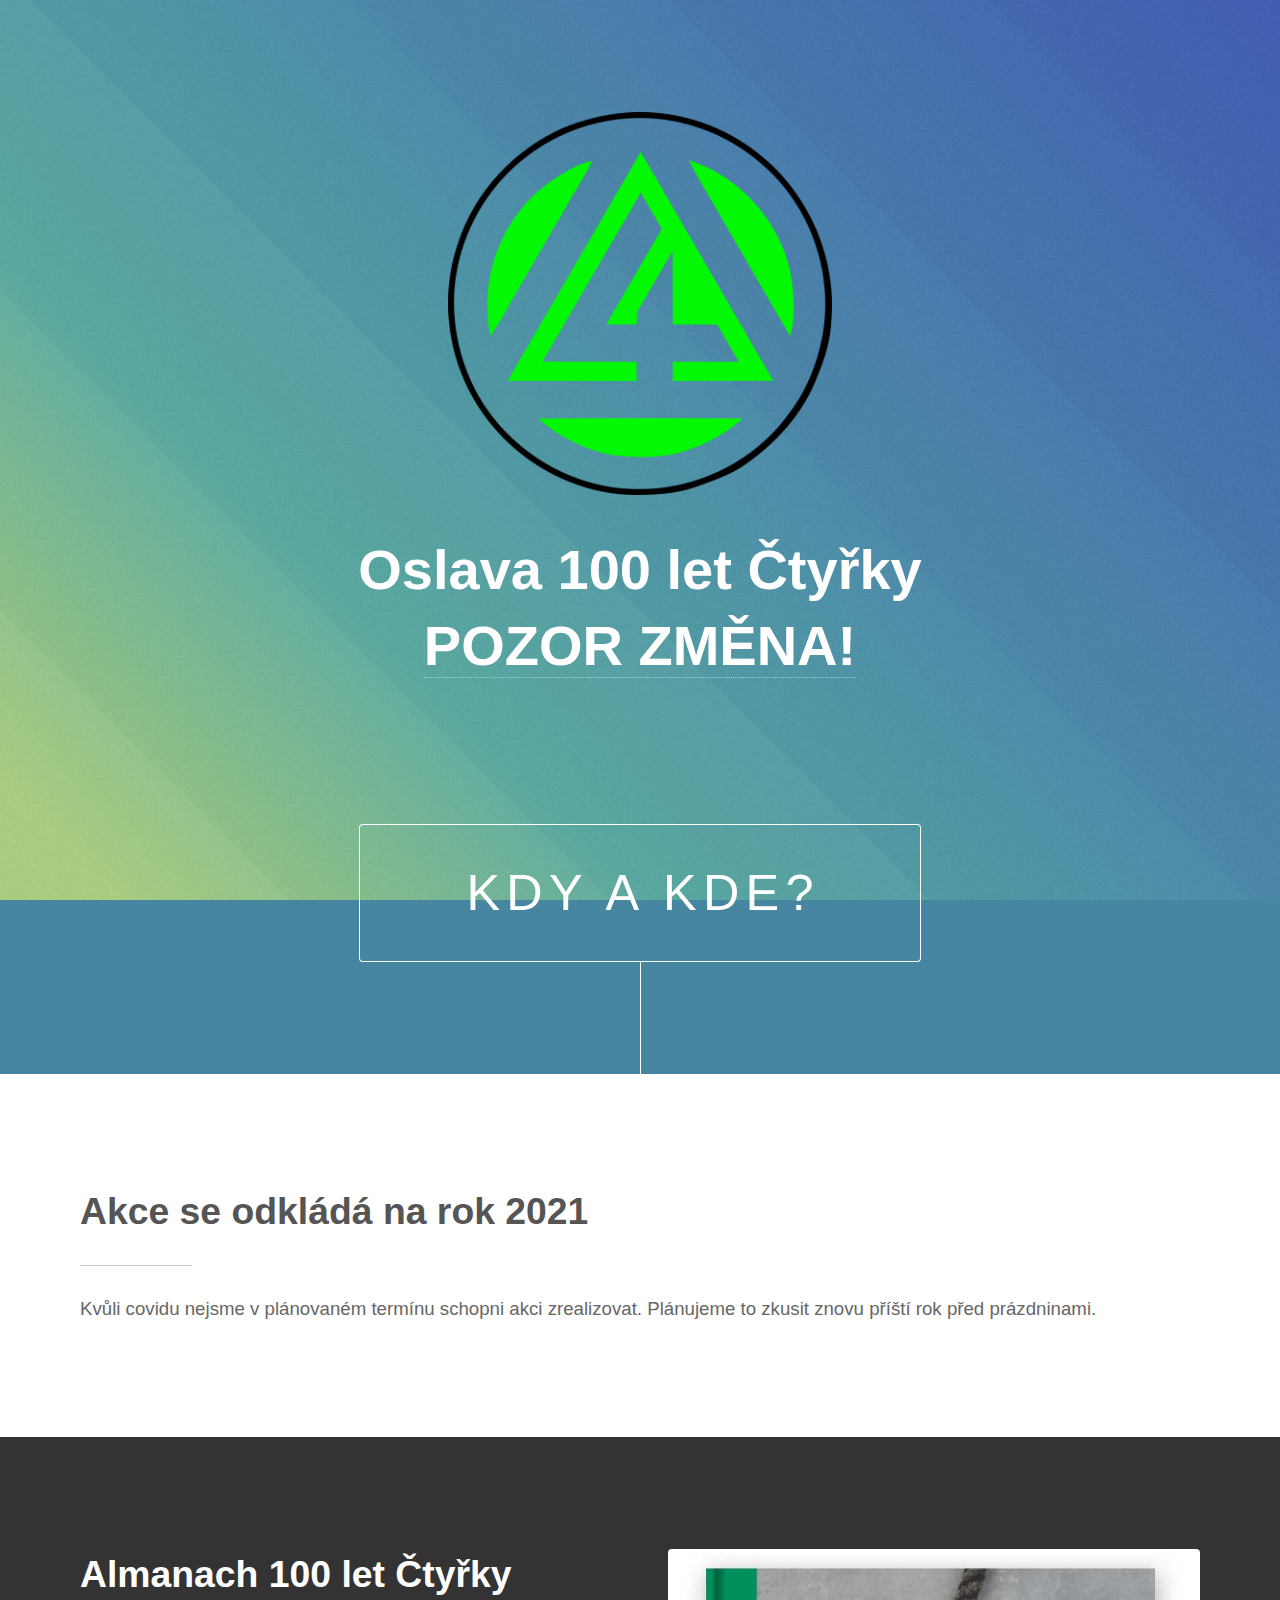
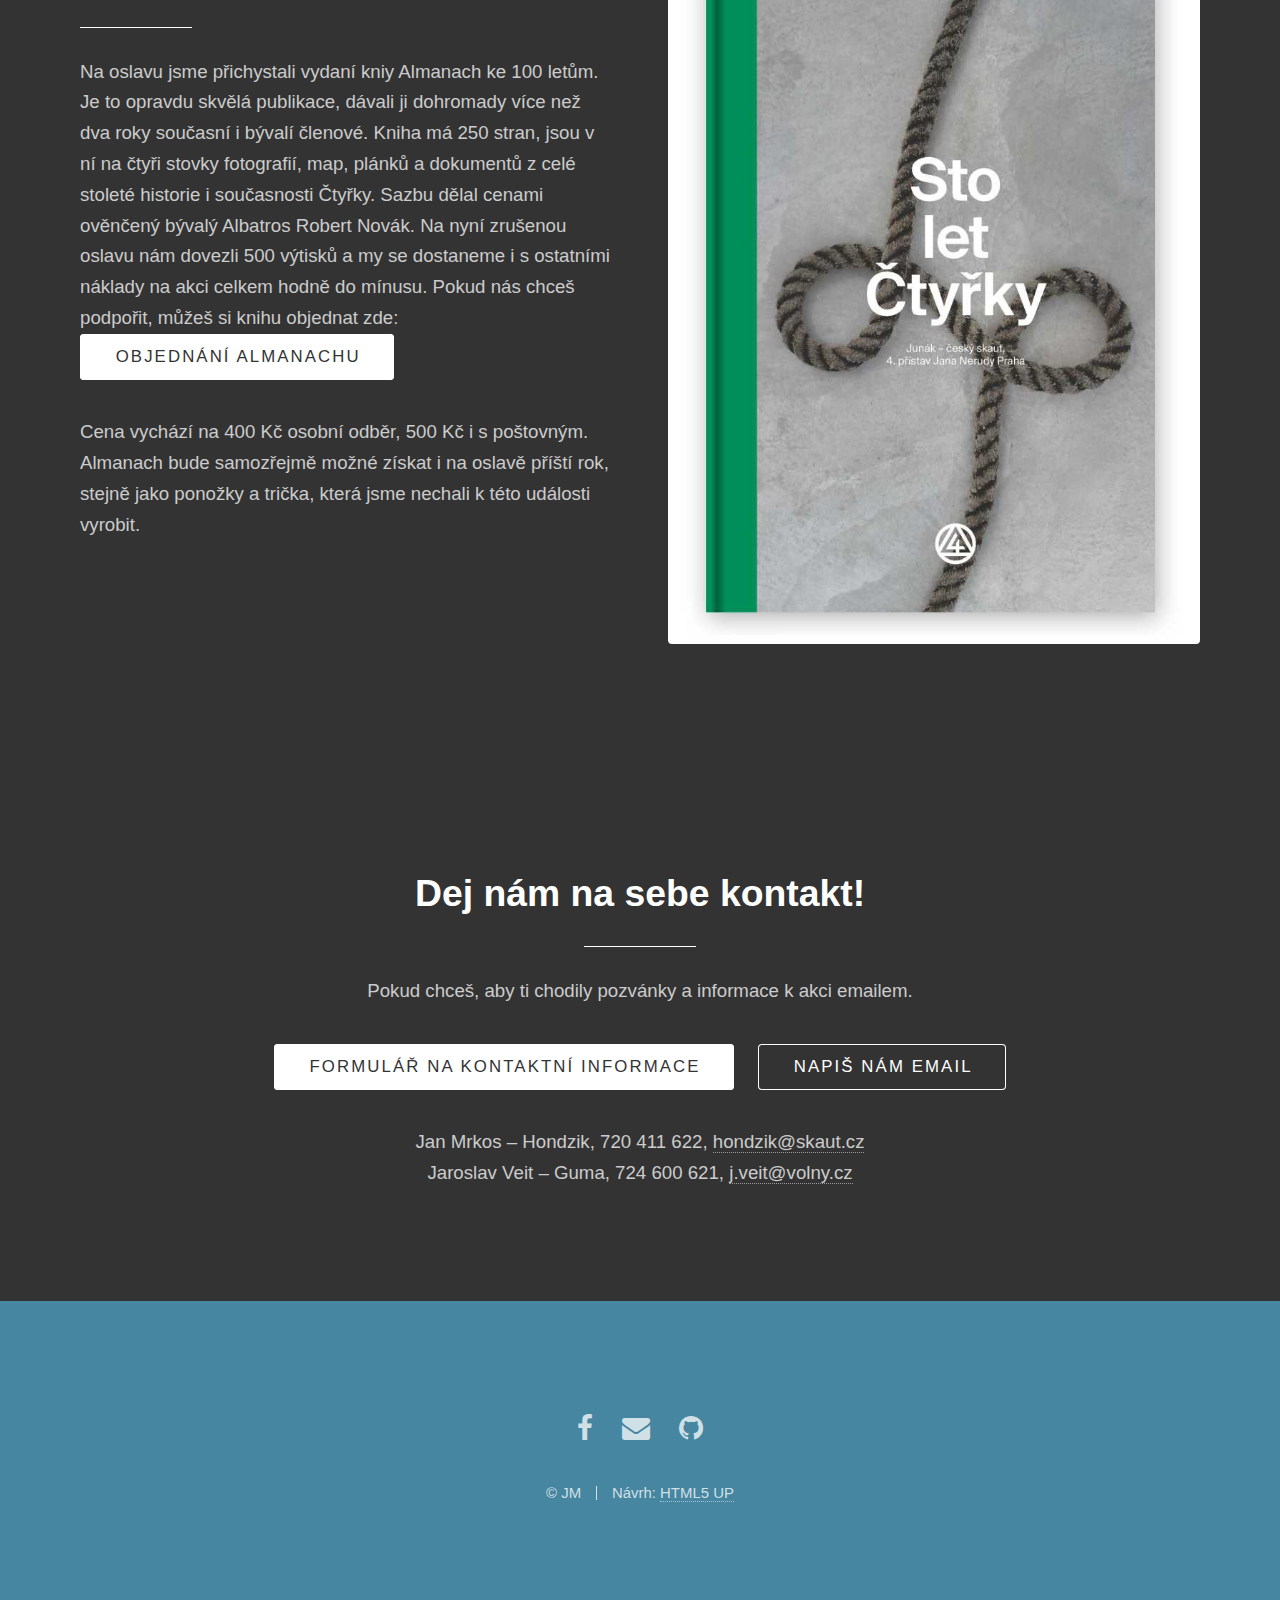
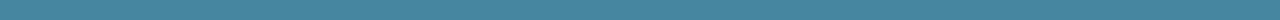
==== index.html @ da14b6a8 "fixed typos" ====
﻿<!DOCTYPE HTML>
<!--
	Photon by HTML5 UP
	html5up.net | @n33co
	Free for personal and commercial use under the CCA 3.0 license (html5up.net/license)

	Adapted by Jan Mrkos, 18. 7. 2015
	Updated in 2020.
-->
<html>
	<head>
		<meta charset="utf-8" />
		<!--MAPY CZ Skripty-->
		<script type="text/javascript" src="https://api.mapy.cz/loader.js"></script>
    <script type="text/javascript">Loader.load()</script>

		<!-- favicon-->
		<link rel="shortcut icon" type="image/x-icon" href="favicon.ico"/>

		<title>Oslava 100 let Čtyřky</title>
		<meta name="viewport" content="width=device-width, initial-scale=1" />
		<!--[if lte IE 8]><script src="assets/js/ie/html5shiv.js"></script><![endif]-->
		<link rel="stylesheet" href="assets/css/main.css" />
		<!--[if lte IE 8]><link rel="stylesheet" href="assets/css/ie8.css" /><![endif]-->
		<!--[if lte IE 9]><link rel="stylesheet" href="assets/css/ie9.css" /><![endif]-->
	</head>
	<body>

		<!-- Header -->
			<section id="header">
				<div class="inner">
					<span class="image ctyrka"><img src="images/ctyrka.png" alt="ctyrka" /></span>
					<h1>Oslava 100 let Čtyřky<br />
					<a href="http://4pvs.nipax.cz/">POZOR ZMĚNA!<br />
					<ul class="actions">
						<li><a href="#one" class="button scrolly">Kdy a kde?</a></li>
					</ul>
				</div>
			</section>

		<!-- One -->
			<section id="one" class="main style1">
				<div class="container">
					<div class="row 150%">
						<div class="12u 12u$(medium)">
							<header class="major">
								<h2>Akce se odkládá na rok 2021</h2>
							</header>
							<p>Kvůli covidu nejsme v plánovaném termínu schopni akci zrealizovat. Plánujeme to zkusit znovu příští rok před prázdninami.
							</p>
						</div>
						<!-- <div class="6u$ 12u$(medium) important(medium)">
							<span class="image fit"><img src="images/pic01.jpg" alt="" /></span>
						</div> -->
						<!-- <div class="6u$ 12u$(medium) important(medium)">
							<span id="mapa" class="mapa fit" style="width:600px; height:400px;"></span>
							<script>
							var center = SMap.Coords.fromWGS84(14.4632006, 50.0842258); // nastavení středu zobrazené mapy
							var zoom = 16; // nastavení přiblížení mapy

							var mapa = new SMap(JAK.gel("mapa"), center, zoom);

							mapa.addDefaultLayer(SMap.DEF_SMART_BASE).enable(); // nastavení a zobrazení mapového podkladu
							mapa.addDefaultControls(); // přidání základních ovládacích prvků

							var vrstvaZnacek = new SMap.Layer.Marker(); // přidání vrstvy se značkami
							mapa.addLayer(vrstvaZnacek);
							vrstvaZnacek.enable();

							var umisteniZnacky = SMap.Coords.fromWGS84(14.4632006, 50.0842258);
							var znacka = new SMap.Marker(umisteniZnacky, "znacka", {}); // přidání konkrétní značky
							vrstvaZnacek.addMarker(znacka);
							</script>
						</div> -->
					</div>
				</div>
			</section>

		<!-- Two -->
			<section id="two" class="main style2">
				<div class="container">
					<div class="row 150%">
						<div class="6u 12u$(medium)">
							<header class="major"> 
								<h2>Almanach 100 let Čtyřky</h2>
							</header>
							Na oslavu jsme přichystali vydaní kniy Almanach ke 100 letům. 
							Je to opravdu skvělá publikace, dávali ji dohromady více než dva 
							roky současní i bývalí členové. Kniha má 250 stran, jsou v ní na 
							čtyři stovky fotografií, map, plánků a dokumentů z celé stoleté 
							historie i současnosti Čtyřky. Sazbu dělal cenami ověnčený bývalý 
							Albatros Robert Novák. Na nyní zrušenou oslavu nám dovezli 500 výtisků 
							a my se dostaneme i s ostatními náklady na akci celkem hodně do mínusu. 
							Pokud nás chceš podpořit, můžeš si knihu objednat zde:
							<ul class="actions uniform center">
								<li><a target=blank href="https://forms.gle/NBe2YSABvw85K4DR8" class="button special">Objednání almanachu</a></li>
							</ul>
							Cena vychází na 400 Kč osobní odběr, 500 Kč i s poštovným. Almanach bude 
							samozřejmě možné získat i na oslavě příští rok, stejně jako 
							ponožky a trička, která jsme nechali k této události vyrobit. 
						</div>
						<div class="6u$ 12u$(medium)">
							<span class="image fit"><img src="images/almanach/almanach_obalka.jpg" alt="" /></span>
						</div>
					</div>
				</div>
			</section>

		<!-- Three -->
			
		<!-- Four -->
			<section id="four" class="main style2 special">
				<div class="container">
					<header class="major">
						<h2>Dej nám na sebe kontakt!</h2>
					</header>
					<p> Pokud chceš, aby ti chodily pozvánky a informace k akci emailem.</p>
					<ul class="actions uniform">
						<li><a href="https://forms.gle/m7ksFQe8QYwVyaS47" class="button special">Formulář na kontaktní informace</a></li>
						<li><a href="mailto:hondzik@skaut.cz" class="button">Napiš nám email</a></li>
					</ul>
					<p>Jan Mrkos – Hondzik, 720 411 622, <a href="mailto:hondzik@skaut.cz">hondzik@skaut.cz</a><br>
					Jaroslav Veit – Guma,	724 600 621, <a href="mailto:j.veit@volny.cz">j.veit@volny.cz</a></p>

				</div>
			</section>

		<!-- Footer -->
			<section id="footer">
				<ul class="icons">
					<li><a href="https://www.facebook.com/4pvsjn/" class="icon alt fa-facebook"><span class="label">Facebook</span></a></li>
					<li><a href="mailto:hondzik@skaut.cz" class="icon alt fa-envelope"><span class="label">Email</span></a></li>
					<li><a href="https://github.com/BoZenKhaa/100let4PVS" class="icon brands alt fa-github"><span class="label">GitHub</span></a></li>
				</ul>
				<ul class="copyright">
					<li>&copy; JM</li><li>Návrh: <a href="http://html5up.net">HTML5 UP</a></li>
				</ul>
			</section>

		<!-- Scripts -->
			<script src="assets/js/jquery.min.js"></script>
			<script src="assets/js/jquery.scrolly.min.js"></script>
			<script src="assets/js/skel.min.js"></script>
			<script src="assets/js/util.js"></script>
			<!--[if lte IE 8]><script src="assets/js/ie/respond.min.js"></script><![endif]-->
			<script src="assets/js/main.js"></script>

	</body>
</html>
---- assets/css/main.css ----
@import url("font-awesome.min.css");
@import url("http://fonts.googleapis.com/css?family=Source+Sans+Pro:300,300italic,400,400italic");


/*
	Photon by HTML5 UP
	html5up.net | @n33co
	Free for personal and commercial use under the CCA 3.0 license (html5up.net/license)
*/

/* Reset */

@font-face {
    font-family: 'themix';
    src: url('https://cdn.skauting.cz/fonts/TheMix_LT_400.eot');
    src: url('https://cdn.skauting.cz/fonts/TheMix_LT_400.eot? #iefix') format('embedded-opentype');
    src: url('https://cdn.skauting.cz/fonts/TheMix_LT_400.woff') format('woff'),
		 url('https://cdn.skauting.cz/fonts/TheMix_LT_400.woff2') format('woff2'),
         url('https://cdn.skauting.cz/fonts/TheMix_LT_400.otf') format('opentype'),
         url('https://cdn.skauting.cz/fonts/TheMix_LT_400.svg#themix') format('svg');
    font-weight: 400;
    font-style: normal;
}

@font-face {
    font-family: 'themix';
    src: url('https://cdn.skauting.cz/fonts/TheMix_LT_400i.eot');
    src: url('https://cdn.skauting.cz/fonts/TheMix_LT_400i.eot? #iefix') format('embedded-opentype');
    src: url('https://cdn.skauting.cz/fonts/TheMix_LT_400i.woff') format('woff'),
		 url('https://cdn.skauting.cz/fonts/TheMix_LT_400i.woff2') format('woff2'),
         url('https://cdn.skauting.cz/fonts/TheMix_LT_400i.otf') format('opentype'),
         url('https://cdn.skauting.cz/fonts/TheMix_LT_400i.svg#themix') format('svg');
    font-weight: 400;
    font-style: italic;
}

@font-face {
    font-family: 'themix';
    src: url('https://cdn.skauting.cz/fonts/TheMix_LT_700.eot');
    src: url('https://cdn.skauting.cz/fonts/TheMix_LT_700.eot? #iefix') format('embedded-opentype');
    src: url('https://cdn.skauting.cz/fonts/TheMix_LT_700.woff') format('woff'),
		 url('https://cdn.skauting.cz/fonts/TheMix_LT_700.woff2') format('woff2'),
         url('https://cdn.skauting.cz/fonts/TheMix_LT_700.otf') format('opentype'),
         url('https://cdn.skauting.cz/fonts/TheMix_LT_700.svg#themix') format('svg');
    font-weight: 700;
    font-style: normal;
}


@font-face {
    font-family: 'themix';
    src: url('https://cdn.skauting.cz/fonts/TheMix_LT_700i.eot');
    src: url('https://cdn.skauting.cz/fonts/TheMix_LT_700i.eot? #iefix') format('embedded-opentype');
    src: url('https://cdn.skauting.cz/fonts/TheMix_LT_700i.woff') format('woff'),
		 url('https://cdn.skauting.cz/fonts/TheMix_LT_700i.woff2') format('woff2'),
         url('https://cdn.skauting.cz/fonts/TheMix_LT_700i.otf') format('opentype'),
         url('https://cdn.skauting.cz/fonts/TheMix_LT_700i.svg#themix') format('svg');
    font-weight: 700;
    font-style: italic;
}

@font-face {
    font-family: 'skautbold';
    src: url('https://cdn.skauting.cz/fonts/skaut-bold-webfont.eot');
    src: url('https://cdn.skauting.cz/fonts/skaut-bold-webfont.eot? #iefix') format('embedded-opentype');
    src: url('https://cdn.skauting.cz/fonts/skaut-bold-webfont.woff') format('woff'),
   		 url('https://cdn.skauting.cz/fonts/skaut-bold-webfont.woff2') format('woff2'),
		 url('https://cdn.skauting.cz/fonts/skaut-bold-webfont.otf') format('opentype'),
         url('https://cdn.skauting.cz/fonts/skaut-bold-webfont.svg#skautbold') format('svg');
    font-weight: normal;
    font-style: normal;
}

	html, body, div, span, applet, object, iframe, h1, h2, h3, h4, h5, h6, p, blockquote, pre, a, abbr, acronym, address, big, cite, code, del, dfn, em, img, ins, kbd, q, s, samp, small, strike, strong, sub, sup, tt, var, b, u, i, center, dl, dt, dd, ol, ul, li, fieldset, form, label, legend, table, caption, tbody, tfoot, thead, tr, th, td, article, aside, canvas, details, embed, figure, figcaption, footer, header, hgroup, menu, nav, output, ruby, section, summary, time, mark, audio, video {
		margin: 0;
		padding: 0;
		border: 0;
		font-family: themix, sans-serif;
		vertical-align: baseline;
	}

	h1, h2 {
		font-family: skautbold, sans-serif;
	}

	article, aside, details, figcaption, figure, footer, header, hgroup, menu, nav, section {
		display: block;
	}

	body {
		line-height: 1;
	}

	ol, ul {
		list-style: none;
	}

	blockquote, q {
		quotes: none;
	}

	blockquote:before, blockquote:after, q:before, q:after {
		content: '';
		content: none;
	}

	table {
		border-collapse: collapse;
		border-spacing: 0;
	}

	body {
		-webkit-text-size-adjust: none;
	}

/* Box Model */

	*, *:before, *:after {
		-moz-box-sizing: border-box;
		-webkit-box-sizing: border-box;
		box-sizing: border-box;
	}

/* Containers */

	.container {
		margin-left: auto;
		margin-right: auto;
	}

	.container.\31 25\25 {
		width: 100%;
		max-width: 75em;
		min-width: 60em;
	}

	.container.\37 5\25 {
		width: 45em;
	}

	.container.\35 0\25 {
		width: 30em;
	}

	.container.\32 5\25 {
		width: 15em;
	}

	.container {
		width: 60em;
	}

	@media screen and (max-width: 1680px) {

		.container.\31 25\25 {
			width: 100%;
			max-width: 75em;
			min-width: 60em;
		}

		.container.\37 5\25 {
			width: 45em;
		}

		.container.\35 0\25 {
			width: 30em;
		}

		.container.\32 5\25 {
			width: 15em;
		}

		.container {
			width: 60em;
		}

	}

	@media screen and (max-width: 1140px) {

		.container.\31 25\25 {
			width: 100%;
			max-width: 112.5%;
			min-width: 90%;
		}

		.container.\37 5\25 {
			width: 67.5%;
		}

		.container.\35 0\25 {
			width: 45%;
		}

		.container.\32 5\25 {
			width: 22.5%;
		}

		.container {
			width: 90%;
		}

	}

	@media screen and (max-width: 980px) {

		.container.\31 25\25 {
			width: 100%;
			max-width: 125%;
			min-width: 100%;
		}

		.container.\37 5\25 {
			width: 75%;
		}

		.container.\35 0\25 {
			width: 50%;
		}

		.container.\32 5\25 {
			width: 25%;
		}

		.container {
			width: 100% !important;
		}

	}

	@media screen and (max-width: 736px) {

		.container.\31 25\25 {
			width: 100%;
			max-width: 125%;
			min-width: 100%;
		}

		.container.\37 5\25 {
			width: 75%;
		}

		.container.\35 0\25 {
			width: 50%;
		}

		.container.\32 5\25 {
			width: 25%;
		}

		.container {
			width: 100% !important;
		}

	}

	@media screen and (max-width: 480px) {

		.container.\31 25\25 {
			width: 100%;
			max-width: 125%;
			min-width: 100%;
		}

		.container.\37 5\25 {
			width: 75%;
		}

		.container.\35 0\25 {
			width: 50%;
		}

		.container.\32 5\25 {
			width: 25%;
		}

		.container {
			width: 100% !important;
		}

	}

	@media screen and (max-width: 320px) {

		.container.\31 25\25 {
			width: 100%;
			max-width: 125%;
			min-width: 100%;
		}

		.container.\37 5\25 {
			width: 75%;
		}

		.container.\35 0\25 {
			width: 50%;
		}

		.container.\32 5\25 {
			width: 25%;
		}

		.container {
			width: 100% !important;
		}

	}

/* Grid */

	.row {
		border-bottom: solid 1px transparent;
		-moz-box-sizing: border-box;
		-webkit-box-sizing: border-box;
		box-sizing: border-box;
	}

	.row > * {
		float: left;
		-moz-box-sizing: border-box;
		-webkit-box-sizing: border-box;
		box-sizing: border-box;
	}

	.row:after, .row:before {
		content: '';
		display: block;
		clear: both;
		height: 0;
	}

	.row.uniform > * > :first-child {
		margin-top: 0;
	}

	.row.uniform > * > :last-child {
		margin-bottom: 0;
	}

	.row.\30 \25 > * {
		padding: 0 0 0 0em;
	}

	.row.\30 \25 {
		margin: 0 0 -1px 0em;
	}

	.row.uniform.\30 \25 > * {
		padding: 0em 0 0 0em;
	}

	.row.uniform.\30 \25 {
		margin: 0em 0 -1px 0em;
	}

	.row > * {
		padding: 0 0 0 2em;
	}

	.row {
		margin: 0 0 -1px -2em;
	}

	.row.uniform > * {
		padding: 2em 0 0 2em;
	}

	.row.uniform {
		margin: -2em 0 -1px -2em;
	}

	.row.\32 00\25 > * {
		padding: 0 0 0 4em;
	}

	.row.\32 00\25 {
		margin: 0 0 -1px -4em;
	}

	.row.uniform.\32 00\25 > * {
		padding: 4em 0 0 4em;
	}

	.row.uniform.\32 00\25 {
		margin: -4em 0 -1px -4em;
	}

	.row.\31 50\25 > * {
		padding: 0 0 0 3em;
	}

	.row.\31 50\25 {
		margin: 0 0 -1px -3em;
	}

	.row.uniform.\31 50\25 > * {
		padding: 3em 0 0 3em;
	}

	.row.uniform.\31 50\25 {
		margin: -3em 0 -1px -3em;
	}

	.row.\35 0\25 > * {
		padding: 0 0 0 1em;
	}

	.row.\35 0\25 {
		margin: 0 0 -1px -1em;
	}

	.row.uniform.\35 0\25 > * {
		padding: 1em 0 0 1em;
	}

	.row.uniform.\35 0\25 {
		margin: -1em 0 -1px -1em;
	}

	.row.\32 5\25 > * {
		padding: 0 0 0 0.5em;
	}

	.row.\32 5\25 {
		margin: 0 0 -1px -0.5em;
	}

	.row.uniform.\32 5\25 > * {
		padding: 0.5em 0 0 0.5em;
	}

	.row.uniform.\32 5\25 {
		margin: -0.5em 0 -1px -0.5em;
	}

	.\31 2u, .\31 2u\24 {
		width: 100%;
		clear: none;
		margin-left: 0;
	}

	.\31 1u, .\31 1u\24 {
		width: 91.6666666667%;
		clear: none;
		margin-left: 0;
	}

	.\31 0u, .\31 0u\24 {
		width: 83.3333333333%;
		clear: none;
		margin-left: 0;
	}

	.\39 u, .\39 u\24 {
		width: 75%;
		clear: none;
		margin-left: 0;
	}

	.\38 u, .\38 u\24 {
		width: 66.6666666667%;
		clear: none;
		margin-left: 0;
	}

	.\37 u, .\37 u\24 {
		width: 58.3333333333%;
		clear: none;
		margin-left: 0;
	}

	.\36 u, .\36 u\24 {
		width: 50%;
		clear: none;
		margin-left: 0;
	}

	.\35 u, .\35 u\24 {
		width: 41.6666666667%;
		clear: none;
		margin-left: 0;
	}

	.\34 u, .\34 u\24 {
		width: 33.3333333333%;
		clear: none;
		margin-left: 0;
	}

	.\33 u, .\33 u\24 {
		width: 25%;
		clear: none;
		margin-left: 0;
	}

	.\32 u, .\32 u\24 {
		width: 16.6666666667%;
		clear: none;
		margin-left: 0;
	}

	.\31 u, .\31 u\24 {
		width: 8.3333333333%;
		clear: none;
		margin-left: 0;
	}

	.\31 2u\24 + *,
	.\31 1u\24 + *,
	.\31 0u\24 + *,
	.\39 u\24 + *,
	.\38 u\24 + *,
	.\37 u\24 + *,
	.\36 u\24 + *,
	.\35 u\24 + *,
	.\34 u\24 + *,
	.\33 u\24 + *,
	.\32 u\24 + *,
	.\31 u\24 + * {
		clear: left;
	}

	.\-11u {
		margin-left: 91.66667%;
	}

	.\-10u {
		margin-left: 83.33333%;
	}

	.\-9u {
		margin-left: 75%;
	}

	.\-8u {
		margin-left: 66.66667%;
	}

	.\-7u {
		margin-left: 58.33333%;
	}

	.\-6u {
		margin-left: 50%;
	}

	.\-5u {
		margin-left: 41.66667%;
	}

	.\-4u {
		margin-left: 33.33333%;
	}

	.\-3u {
		margin-left: 25%;
	}

	.\-2u {
		margin-left: 16.66667%;
	}

	.\-1u {
		margin-left: 8.33333%;
	}

	@media screen and (max-width: 1680px) {

		.row > * {
			padding: 0 0 0 2em;
		}

		.row {
			margin: 0 0 -1px -2em;
		}

		.row.uniform > * {
			padding: 2em 0 0 2em;
		}

		.row.uniform {
			margin: -2em 0 -1px -2em;
		}

		.row.\32 00\25 > * {
			padding: 0 0 0 4em;
		}

		.row.\32 00\25 {
			margin: 0 0 -1px -4em;
		}

		.row.uniform.\32 00\25 > * {
			padding: 4em 0 0 4em;
		}

		.row.uniform.\32 00\25 {
			margin: -4em 0 -1px -4em;
		}

		.row.\31 50\25 > * {
			padding: 0 0 0 3em;
		}

		.row.\31 50\25 {
			margin: 0 0 -1px -3em;
		}

		.row.uniform.\31 50\25 > * {
			padding: 3em 0 0 3em;
		}

		.row.uniform.\31 50\25 {
			margin: -3em 0 -1px -3em;
		}

		.row.\35 0\25 > * {
			padding: 0 0 0 1em;
		}

		.row.\35 0\25 {
			margin: 0 0 -1px -1em;
		}

		.row.uniform.\35 0\25 > * {
			padding: 1em 0 0 1em;
		}

		.row.uniform.\35 0\25 {
			margin: -1em 0 -1px -1em;
		}

		.row.\32 5\25 > * {
			padding: 0 0 0 0.5em;
		}

		.row.\32 5\25 {
			margin: 0 0 -1px -0.5em;
		}

		.row.uniform.\32 5\25 > * {
			padding: 0.5em 0 0 0.5em;
		}

		.row.uniform.\32 5\25 {
			margin: -0.5em 0 -1px -0.5em;
		}

		.\31 2u\28xlarge\29, .\31 2u\24\28xlarge\29 {
			width: 100%;
			clear: none;
			margin-left: 0;
		}

		.\31 1u\28xlarge\29, .\31 1u\24\28xlarge\29 {
			width: 91.6666666667%;
			clear: none;
			margin-left: 0;
		}

		.\31 0u\28xlarge\29, .\31 0u\24\28xlarge\29 {
			width: 83.3333333333%;
			clear: none;
			margin-left: 0;
		}

		.\39 u\28xlarge\29, .\39 u\24\28xlarge\29 {
			width: 75%;
			clear: none;
			margin-left: 0;
		}

		.\38 u\28xlarge\29, .\38 u\24\28xlarge\29 {
			width: 66.6666666667%;
			clear: none;
			margin-left: 0;
		}

		.\37 u\28xlarge\29, .\37 u\24\28xlarge\29 {
			width: 58.3333333333%;
			clear: none;
			margin-left: 0;
		}

		.\36 u\28xlarge\29, .\36 u\24\28xlarge\29 {
			width: 50%;
			clear: none;
			margin-left: 0;
		}

		.\35 u\28xlarge\29, .\35 u\24\28xlarge\29 {
			width: 41.6666666667%;
			clear: none;
			margin-left: 0;
		}

		.\34 u\28xlarge\29, .\34 u\24\28xlarge\29 {
			width: 33.3333333333%;
			clear: none;
			margin-left: 0;
		}

		.\33 u\28xlarge\29, .\33 u\24\28xlarge\29 {
			width: 25%;
			clear: none;
			margin-left: 0;
		}

		.\32 u\28xlarge\29, .\32 u\24\28xlarge\29 {
			width: 16.6666666667%;
			clear: none;
			margin-left: 0;
		}

		.\31 u\28xlarge\29, .\31 u\24\28xlarge\29 {
			width: 8.3333333333%;
			clear: none;
			margin-left: 0;
		}

		.\31 2u\24\28xlarge\29 + *,
		.\31 1u\24\28xlarge\29 + *,
		.\31 0u\24\28xlarge\29 + *,
		.\39 u\24\28xlarge\29 + *,
		.\38 u\24\28xlarge\29 + *,
		.\37 u\24\28xlarge\29 + *,
		.\36 u\24\28xlarge\29 + *,
		.\35 u\24\28xlarge\29 + *,
		.\34 u\24\28xlarge\29 + *,
		.\33 u\24\28xlarge\29 + *,
		.\32 u\24\28xlarge\29 + *,
		.\31 u\24\28xlarge\29 + * {
			clear: left;
		}

		.\-11u\28xlarge\29 {
			margin-left: 91.66667%;
		}

		.\-10u\28xlarge\29 {
			margin-left: 83.33333%;
		}

		.\-9u\28xlarge\29 {
			margin-left: 75%;
		}

		.\-8u\28xlarge\29 {
			margin-left: 66.66667%;
		}

		.\-7u\28xlarge\29 {
			margin-left: 58.33333%;
		}

		.\-6u\28xlarge\29 {
			margin-left: 50%;
		}

		.\-5u\28xlarge\29 {
			margin-left: 41.66667%;
		}

		.\-4u\28xlarge\29 {
			margin-left: 33.33333%;
		}

		.\-3u\28xlarge\29 {
			margin-left: 25%;
		}

		.\-2u\28xlarge\29 {
			margin-left: 16.66667%;
		}

		.\-1u\28xlarge\29 {
			margin-left: 8.33333%;
		}

	}

	@media screen and (max-width: 1140px) {

		.row > * {
			padding: 0 0 0 1.5em;
		}

		.row {
			margin: 0 0 -1px -1.5em;
		}

		.row.uniform > * {
			padding: 1.5em 0 0 1.5em;
		}

		.row.uniform {
			margin: -1.5em 0 -1px -1.5em;
		}

		.row.\32 00\25 > * {
			padding: 0 0 0 3em;
		}

		.row.\32 00\25 {
			margin: 0 0 -1px -3em;
		}

		.row.uniform.\32 00\25 > * {
			padding: 3em 0 0 3em;
		}

		.row.uniform.\32 00\25 {
			margin: -3em 0 -1px -3em;
		}

		.row.\31 50\25 > * {
			padding: 0 0 0 2.25em;
		}

		.row.\31 50\25 {
			margin: 0 0 -1px -2.25em;
		}

		.row.uniform.\31 50\25 > * {
			padding: 2.25em 0 0 2.25em;
		}

		.row.uniform.\31 50\25 {
			margin: -2.25em 0 -1px -2.25em;
		}

		.row.\35 0\25 > * {
			padding: 0 0 0 0.75em;
		}

		.row.\35 0\25 {
			margin: 0 0 -1px -0.75em;
		}

		.row.uniform.\35 0\25 > * {
			padding: 0.75em 0 0 0.75em;
		}

		.row.uniform.\35 0\25 {
			margin: -0.75em 0 -1px -0.75em;
		}

		.row.\32 5\25 > * {
			padding: 0 0 0 0.375em;
		}

		.row.\32 5\25 {
			margin: 0 0 -1px -0.375em;
		}

		.row.uniform.\32 5\25 > * {
			padding: 0.375em 0 0 0.375em;
		}

		.row.uniform.\32 5\25 {
			margin: -0.375em 0 -1px -0.375em;
		}

		.\31 2u\28large\29, .\31 2u\24\28large\29 {
			width: 100%;
			clear: none;
			margin-left: 0;
		}

		.\31 1u\28large\29, .\31 1u\24\28large\29 {
			width: 91.6666666667%;
			clear: none;
			margin-left: 0;
		}

		.\31 0u\28large\29, .\31 0u\24\28large\29 {
			width: 83.3333333333%;
			clear: none;
			margin-left: 0;
		}

		.\39 u\28large\29, .\39 u\24\28large\29 {
			width: 75%;
			clear: none;
			margin-left: 0;
		}

		.\38 u\28large\29, .\38 u\24\28large\29 {
			width: 66.6666666667%;
			clear: none;
			margin-left: 0;
		}

		.\37 u\28large\29, .\37 u\24\28large\29 {
			width: 58.3333333333%;
			clear: none;
			margin-left: 0;
		}

		.\36 u\28large\29, .\36 u\24\28large\29 {
			width: 50%;
			clear: none;
			margin-left: 0;
		}

		.\35 u\28large\29, .\35 u\24\28large\29 {
			width: 41.6666666667%;
			clear: none;
			margin-left: 0;
		}

		.\34 u\28large\29, .\34 u\24\28large\29 {
			width: 33.3333333333%;
			clear: none;
			margin-left: 0;
		}

		.\33 u\28large\29, .\33 u\24\28large\29 {
			width: 25%;
			clear: none;
			margin-left: 0;
		}

		.\32 u\28large\29, .\32 u\24\28large\29 {
			width: 16.6666666667%;
			clear: none;
			margin-left: 0;
		}

		.\31 u\28large\29, .\31 u\24\28large\29 {
			width: 8.3333333333%;
			clear: none;
			margin-left: 0;
		}

		.\31 2u\24\28large\29 + *,
		.\31 1u\24\28large\29 + *,
		.\31 0u\24\28large\29 + *,
		.\39 u\24\28large\29 + *,
		.\38 u\24\28large\29 + *,
		.\37 u\24\28large\29 + *,
		.\36 u\24\28large\29 + *,
		.\35 u\24\28large\29 + *,
		.\34 u\24\28large\29 + *,
		.\33 u\24\28large\29 + *,
		.\32 u\24\28large\29 + *,
		.\31 u\24\28large\29 + * {
			clear: left;
		}

		.\-11u\28large\29 {
			margin-left: 91.66667%;
		}

		.\-10u\28large\29 {
			margin-left: 83.33333%;
		}

		.\-9u\28large\29 {
			margin-left: 75%;
		}

		.\-8u\28large\29 {
			margin-left: 66.66667%;
		}

		.\-7u\28large\29 {
			margin-left: 58.33333%;
		}

		.\-6u\28large\29 {
			margin-left: 50%;
		}

		.\-5u\28large\29 {
			margin-left: 41.66667%;
		}

		.\-4u\28large\29 {
			margin-left: 33.33333%;
		}

		.\-3u\28large\29 {
			margin-left: 25%;
		}

		.\-2u\28large\29 {
			margin-left: 16.66667%;
		}

		.\-1u\28large\29 {
			margin-left: 8.33333%;
		}

	}

	@media screen and (max-width: 980px) {

		.row > * {
			padding: 0 0 0 1.5em;
		}

		.row {
			margin: 0 0 -1px -1.5em;
		}

		.row.uniform > * {
			padding: 1.5em 0 0 1.5em;
		}

		.row.uniform {
			margin: -1.5em 0 -1px -1.5em;
		}

		.row.\32 00\25 > * {
			padding: 0 0 0 3em;
		}

		.row.\32 00\25 {
			margin: 0 0 -1px -3em;
		}

		.row.uniform.\32 00\25 > * {
			padding: 3em 0 0 3em;
		}

		.row.uniform.\32 00\25 {
			margin: -3em 0 -1px -3em;
		}

		.row.\31 50\25 > * {
			padding: 0 0 0 2.25em;
		}

		.row.\31 50\25 {
			margin: 0 0 -1px -2.25em;
		}

		.row.uniform.\31 50\25 > * {
			padding: 2.25em 0 0 2.25em;
		}

		.row.uniform.\31 50\25 {
			margin: -2.25em 0 -1px -2.25em;
		}

		.row.\35 0\25 > * {
			padding: 0 0 0 0.75em;
		}

		.row.\35 0\25 {
			margin: 0 0 -1px -0.75em;
		}

		.row.uniform.\35 0\25 > * {
			padding: 0.75em 0 0 0.75em;
		}

		.row.uniform.\35 0\25 {
			margin: -0.75em 0 -1px -0.75em;
		}

		.row.\32 5\25 > * {
			padding: 0 0 0 0.375em;
		}

		.row.\32 5\25 {
			margin: 0 0 -1px -0.375em;
		}

		.row.uniform.\32 5\25 > * {
			padding: 0.375em 0 0 0.375em;
		}

		.row.uniform.\32 5\25 {
			margin: -0.375em 0 -1px -0.375em;
		}

		.\31 2u\28medium\29, .\31 2u\24\28medium\29 {
			width: 100%;
			clear: none;
			margin-left: 0;
		}

		.\31 1u\28medium\29, .\31 1u\24\28medium\29 {
			width: 91.6666666667%;
			clear: none;
			margin-left: 0;
		}

		.\31 0u\28medium\29, .\31 0u\24\28medium\29 {
			width: 83.3333333333%;
			clear: none;
			margin-left: 0;
		}

		.\39 u\28medium\29, .\39 u\24\28medium\29 {
			width: 75%;
			clear: none;
			margin-left: 0;
		}

		.\38 u\28medium\29, .\38 u\24\28medium\29 {
			width: 66.6666666667%;
			clear: none;
			margin-left: 0;
		}

		.\37 u\28medium\29, .\37 u\24\28medium\29 {
			width: 58.3333333333%;
			clear: none;
			margin-left: 0;
		}

		.\36 u\28medium\29, .\36 u\24\28medium\29 {
			width: 50%;
			clear: none;
			margin-left: 0;
		}

		.\35 u\28medium\29, .\35 u\24\28medium\29 {
			width: 41.6666666667%;
			clear: none;
			margin-left: 0;
		}

		.\34 u\28medium\29, .\34 u\24\28medium\29 {
			width: 33.3333333333%;
			clear: none;
			margin-left: 0;
		}

		.\33 u\28medium\29, .\33 u\24\28medium\29 {
			width: 25%;
			clear: none;
			margin-left: 0;
		}

		.\32 u\28medium\29, .\32 u\24\28medium\29 {
			width: 16.6666666667%;
			clear: none;
			margin-left: 0;
		}

		.\31 u\28medium\29, .\31 u\24\28medium\29 {
			width: 8.3333333333%;
			clear: none;
			margin-left: 0;
		}

		.\31 2u\24\28medium\29 + *,
		.\31 1u\24\28medium\29 + *,
		.\31 0u\24\28medium\29 + *,
		.\39 u\24\28medium\29 + *,
		.\38 u\24\28medium\29 + *,
		.\37 u\24\28medium\29 + *,
		.\36 u\24\28medium\29 + *,
		.\35 u\24\28medium\29 + *,
		.\34 u\24\28medium\29 + *,
		.\33 u\24\28medium\29 + *,
		.\32 u\24\28medium\29 + *,
		.\31 u\24\28medium\29 + * {
			clear: left;
		}

		.\-11u\28medium\29 {
			margin-left: 91.66667%;
		}

		.\-10u\28medium\29 {
			margin-left: 83.33333%;
		}

		.\-9u\28medium\29 {
			margin-left: 75%;
		}

		.\-8u\28medium\29 {
			margin-left: 66.66667%;
		}

		.\-7u\28medium\29 {
			margin-left: 58.33333%;
		}

		.\-6u\28medium\29 {
			margin-left: 50%;
		}

		.\-5u\28medium\29 {
			margin-left: 41.66667%;
		}

		.\-4u\28medium\29 {
			margin-left: 33.33333%;
		}

		.\-3u\28medium\29 {
			margin-left: 25%;
		}

		.\-2u\28medium\29 {
			margin-left: 16.66667%;
		}

		.\-1u\28medium\29 {
			margin-left: 8.33333%;
		}

	}

	@media screen and (max-width: 736px) {

		.row > * {
			padding: 0 0 0 1.5em;
		}

		.row {
			margin: 0 0 -1px -1.5em;
		}

		.row.uniform > * {
			padding: 1.5em 0 0 1.5em;
		}

		.row.uniform {
			margin: -1.5em 0 -1px -1.5em;
		}

		.row.\32 00\25 > * {
			padding: 0 0 0 3em;
		}

		.row.\32 00\25 {
			margin: 0 0 -1px -3em;
		}

		.row.uniform.\32 00\25 > * {
			padding: 3em 0 0 3em;
		}

		.row.uniform.\32 00\25 {
			margin: -3em 0 -1px -3em;
		}

		.row.\31 50\25 > * {
			padding: 0 0 0 2.25em;
		}

		.row.\31 50\25 {
			margin: 0 0 -1px -2.25em;
		}

		.row.uniform.\31 50\25 > * {
			padding: 2.25em 0 0 2.25em;
		}

		.row.uniform.\31 50\25 {
			margin: -2.25em 0 -1px -2.25em;
		}

		.row.\35 0\25 > * {
			padding: 0 0 0 0.75em;
		}

		.row.\35 0\25 {
			margin: 0 0 -1px -0.75em;
		}

		.row.uniform.\35 0\25 > * {
			padding: 0.75em 0 0 0.75em;
		}

		.row.uniform.\35 0\25 {
			margin: -0.75em 0 -1px -0.75em;
		}

		.row.\32 5\25 > * {
			padding: 0 0 0 0.375em;
		}

		.row.\32 5\25 {
			margin: 0 0 -1px -0.375em;
		}

		.row.uniform.\32 5\25 > * {
			padding: 0.375em 0 0 0.375em;
		}

		.row.uniform.\32 5\25 {
			margin: -0.375em 0 -1px -0.375em;
		}

		.\31 2u\28small\29, .\31 2u\24\28small\29 {
			width: 100%;
			clear: none;
			margin-left: 0;
		}

		.\31 1u\28small\29, .\31 1u\24\28small\29 {
			width: 91.6666666667%;
			clear: none;
			margin-left: 0;
		}

		.\31 0u\28small\29, .\31 0u\24\28small\29 {
			width: 83.3333333333%;
			clear: none;
			margin-left: 0;
		}

		.\39 u\28small\29, .\39 u\24\28small\29 {
			width: 75%;
			clear: none;
			margin-left: 0;
		}

		.\38 u\28small\29, .\38 u\24\28small\29 {
			width: 66.6666666667%;
			clear: none;
			margin-left: 0;
		}

		.\37 u\28small\29, .\37 u\24\28small\29 {
			width: 58.3333333333%;
			clear: none;
			margin-left: 0;
		}

		.\36 u\28small\29, .\36 u\24\28small\29 {
			width: 50%;
			clear: none;
			margin-left: 0;
		}

		.\35 u\28small\29, .\35 u\24\28small\29 {
			width: 41.6666666667%;
			clear: none;
			margin-left: 0;
		}

		.\34 u\28small\29, .\34 u\24\28small\29 {
			width: 33.3333333333%;
			clear: none;
			margin-left: 0;
		}

		.\33 u\28small\29, .\33 u\24\28small\29 {
			width: 25%;
			clear: none;
			margin-left: 0;
		}

		.\32 u\28small\29, .\32 u\24\28small\29 {
			width: 16.6666666667%;
			clear: none;
			margin-left: 0;
		}

		.\31 u\28small\29, .\31 u\24\28small\29 {
			width: 8.3333333333%;
			clear: none;
			margin-left: 0;
		}

		.\31 2u\24\28small\29 + *,
		.\31 1u\24\28small\29 + *,
		.\31 0u\24\28small\29 + *,
		.\39 u\24\28small\29 + *,
		.\38 u\24\28small\29 + *,
		.\37 u\24\28small\29 + *,
		.\36 u\24\28small\29 + *,
		.\35 u\24\28small\29 + *,
		.\34 u\24\28small\29 + *,
		.\33 u\24\28small\29 + *,
		.\32 u\24\28small\29 + *,
		.\31 u\24\28small\29 + * {
			clear: left;
		}

		.\-11u\28small\29 {
			margin-left: 91.66667%;
		}

		.\-10u\28small\29 {
			margin-left: 83.33333%;
		}

		.\-9u\28small\29 {
			margin-left: 75%;
		}

		.\-8u\28small\29 {
			margin-left: 66.66667%;
		}

		.\-7u\28small\29 {
			margin-left: 58.33333%;
		}

		.\-6u\28small\29 {
			margin-left: 50%;
		}

		.\-5u\28small\29 {
			margin-left: 41.66667%;
		}

		.\-4u\28small\29 {
			margin-left: 33.33333%;
		}

		.\-3u\28small\29 {
			margin-left: 25%;
		}

		.\-2u\28small\29 {
			margin-left: 16.66667%;
		}

		.\-1u\28small\29 {
			margin-left: 8.33333%;
		}

	}

	@media screen and (max-width: 480px) {

		.row > * {
			padding: 0 0 0 1.5em;
		}

		.row {
			margin: 0 0 -1px -1.5em;
		}

		.row.uniform > * {
			padding: 1.5em 0 0 1.5em;
		}

		.row.uniform {
			margin: -1.5em 0 -1px -1.5em;
		}

		.row.\32 00\25 > * {
			padding: 0 0 0 3em;
		}

		.row.\32 00\25 {
			margin: 0 0 -1px -3em;
		}

		.row.uniform.\32 00\25 > * {
			padding: 3em 0 0 3em;
		}

		.row.uniform.\32 00\25 {
			margin: -3em 0 -1px -3em;
		}

		.row.\31 50\25 > * {
			padding: 0 0 0 2.25em;
		}

		.row.\31 50\25 {
			margin: 0 0 -1px -2.25em;
		}

		.row.uniform.\31 50\25 > * {
			padding: 2.25em 0 0 2.25em;
		}

		.row.uniform.\31 50\25 {
			margin: -2.25em 0 -1px -2.25em;
		}

		.row.\35 0\25 > * {
			padding: 0 0 0 0.75em;
		}

		.row.\35 0\25 {
			margin: 0 0 -1px -0.75em;
		}

		.row.uniform.\35 0\25 > * {
			padding: 0.75em 0 0 0.75em;
		}

		.row.uniform.\35 0\25 {
			margin: -0.75em 0 -1px -0.75em;
		}

		.row.\32 5\25 > * {
			padding: 0 0 0 0.375em;
		}

		.row.\32 5\25 {
			margin: 0 0 -1px -0.375em;
		}

		.row.uniform.\32 5\25 > * {
			padding: 0.375em 0 0 0.375em;
		}

		.row.uniform.\32 5\25 {
			margin: -0.375em 0 -1px -0.375em;
		}

		.\31 2u\28xsmall\29, .\31 2u\24\28xsmall\29 {
			width: 100%;
			clear: none;
			margin-left: 0;
		}

		.\31 1u\28xsmall\29, .\31 1u\24\28xsmall\29 {
			width: 91.6666666667%;
			clear: none;
			margin-left: 0;
		}

		.\31 0u\28xsmall\29, .\31 0u\24\28xsmall\29 {
			width: 83.3333333333%;
			clear: none;
			margin-left: 0;
		}

		.\39 u\28xsmall\29, .\39 u\24\28xsmall\29 {
			width: 75%;
			clear: none;
			margin-left: 0;
		}

		.\38 u\28xsmall\29, .\38 u\24\28xsmall\29 {
			width: 66.6666666667%;
			clear: none;
			margin-left: 0;
		}

		.\37 u\28xsmall\29, .\37 u\24\28xsmall\29 {
			width: 58.3333333333%;
			clear: none;
			margin-left: 0;
		}

		.\36 u\28xsmall\29, .\36 u\24\28xsmall\29 {
			width: 50%;
			clear: none;
			margin-left: 0;
		}

		.\35 u\28xsmall\29, .\35 u\24\28xsmall\29 {
			width: 41.6666666667%;
			clear: none;
			margin-left: 0;
		}

		.\34 u\28xsmall\29, .\34 u\24\28xsmall\29 {
			width: 33.3333333333%;
			clear: none;
			margin-left: 0;
		}

		.\33 u\28xsmall\29, .\33 u\24\28xsmall\29 {
			width: 25%;
			clear: none;
			margin-left: 0;
		}

		.\32 u\28xsmall\29, .\32 u\24\28xsmall\29 {
			width: 16.6666666667%;
			clear: none;
			margin-left: 0;
		}

		.\31 u\28xsmall\29, .\31 u\24\28xsmall\29 {
			width: 8.3333333333%;
			clear: none;
			margin-left: 0;
		}

		.\31 2u\24\28xsmall\29 + *,
		.\31 1u\24\28xsmall\29 + *,
		.\31 0u\24\28xsmall\29 + *,
		.\39 u\24\28xsmall\29 + *,
		.\38 u\24\28xsmall\29 + *,
		.\37 u\24\28xsmall\29 + *,
		.\36 u\24\28xsmall\29 + *,
		.\35 u\24\28xsmall\29 + *,
		.\34 u\24\28xsmall\29 + *,
		.\33 u\24\28xsmall\29 + *,
		.\32 u\24\28xsmall\29 + *,
		.\31 u\24\28xsmall\29 + * {
			clear: left;
		}

		.\-11u\28xsmall\29 {
			margin-left: 91.66667%;
		}

		.\-10u\28xsmall\29 {
			margin-left: 83.33333%;
		}

		.\-9u\28xsmall\29 {
			margin-left: 75%;
		}

		.\-8u\28xsmall\29 {
			margin-left: 66.66667%;
		}

		.\-7u\28xsmall\29 {
			margin-left: 58.33333%;
		}

		.\-6u\28xsmall\29 {
			margin-left: 50%;
		}

		.\-5u\28xsmall\29 {
			margin-left: 41.66667%;
		}

		.\-4u\28xsmall\29 {
			margin-left: 33.33333%;
		}

		.\-3u\28xsmall\29 {
			margin-left: 25%;
		}

		.\-2u\28xsmall\29 {
			margin-left: 16.66667%;
		}

		.\-1u\28xsmall\29 {
			margin-left: 8.33333%;
		}

	}

	@media screen and (max-width: 320px) {

		.row > * {
			padding: 0 0 0 1.5em;
		}

		.row {
			margin: 0 0 -1px -1.5em;
		}

		.row.uniform > * {
			padding: 1.5em 0 0 1.5em;
		}

		.row.uniform {
			margin: -1.5em 0 -1px -1.5em;
		}

		.row.\32 00\25 > * {
			padding: 0 0 0 3em;
		}

		.row.\32 00\25 {
			margin: 0 0 -1px -3em;
		}

		.row.uniform.\32 00\25 > * {
			padding: 3em 0 0 3em;
		}

		.row.uniform.\32 00\25 {
			margin: -3em 0 -1px -3em;
		}

		.row.\31 50\25 > * {
			padding: 0 0 0 2.25em;
		}

		.row.\31 50\25 {
			margin: 0 0 -1px -2.25em;
		}

		.row.uniform.\31 50\25 > * {
			padding: 2.25em 0 0 2.25em;
		}

		.row.uniform.\31 50\25 {
			margin: -2.25em 0 -1px -2.25em;
		}

		.row.\35 0\25 > * {
			padding: 0 0 0 0.75em;
		}

		.row.\35 0\25 {
			margin: 0 0 -1px -0.75em;
		}

		.row.uniform.\35 0\25 > * {
			padding: 0.75em 0 0 0.75em;
		}

		.row.uniform.\35 0\25 {
			margin: -0.75em 0 -1px -0.75em;
		}

		.row.\32 5\25 > * {
			padding: 0 0 0 0.375em;
		}

		.row.\32 5\25 {
			margin: 0 0 -1px -0.375em;
		}

		.row.uniform.\32 5\25 > * {
			padding: 0.375em 0 0 0.375em;
		}

		.row.uniform.\32 5\25 {
			margin: -0.375em 0 -1px -0.375em;
		}

		.\31 2u\28xxsmall\29, .\31 2u\24\28xxsmall\29 {
			width: 100%;
			clear: none;
			margin-left: 0;
		}

		.\31 1u\28xxsmall\29, .\31 1u\24\28xxsmall\29 {
			width: 91.6666666667%;
			clear: none;
			margin-left: 0;
		}

		.\31 0u\28xxsmall\29, .\31 0u\24\28xxsmall\29 {
			width: 83.3333333333%;
			clear: none;
			margin-left: 0;
		}

		.\39 u\28xxsmall\29, .\39 u\24\28xxsmall\29 {
			width: 75%;
			clear: none;
			margin-left: 0;
		}

		.\38 u\28xxsmall\29, .\38 u\24\28xxsmall\29 {
			width: 66.6666666667%;
			clear: none;
			margin-left: 0;
		}

		.\37 u\28xxsmall\29, .\37 u\24\28xxsmall\29 {
			width: 58.3333333333%;
			clear: none;
			margin-left: 0;
		}

		.\36 u\28xxsmall\29, .\36 u\24\28xxsmall\29 {
			width: 50%;
			clear: none;
			margin-left: 0;
		}

		.\35 u\28xxsmall\29, .\35 u\24\28xxsmall\29 {
			width: 41.6666666667%;
			clear: none;
			margin-left: 0;
		}

		.\34 u\28xxsmall\29, .\34 u\24\28xxsmall\29 {
			width: 33.3333333333%;
			clear: none;
			margin-left: 0;
		}

		.\33 u\28xxsmall\29, .\33 u\24\28xxsmall\29 {
			width: 25%;
			clear: none;
			margin-left: 0;
		}

		.\32 u\28xxsmall\29, .\32 u\24\28xxsmall\29 {
			width: 16.6666666667%;
			clear: none;
			margin-left: 0;
		}

		.\31 u\28xxsmall\29, .\31 u\24\28xxsmall\29 {
			width: 8.3333333333%;
			clear: none;
			margin-left: 0;
		}

		.\31 2u\24\28xxsmall\29 + *,
		.\31 1u\24\28xxsmall\29 + *,
		.\31 0u\24\28xxsmall\29 + *,
		.\39 u\24\28xxsmall\29 + *,
		.\38 u\24\28xxsmall\29 + *,
		.\37 u\24\28xxsmall\29 + *,
		.\36 u\24\28xxsmall\29 + *,
		.\35 u\24\28xxsmall\29 + *,
		.\34 u\24\28xxsmall\29 + *,
		.\33 u\24\28xxsmall\29 + *,
		.\32 u\24\28xxsmall\29 + *,
		.\31 u\24\28xxsmall\29 + * {
			clear: left;
		}

		.\-11u\28xxsmall\29 {
			margin-left: 91.66667%;
		}

		.\-10u\28xxsmall\29 {
			margin-left: 83.33333%;
		}

		.\-9u\28xxsmall\29 {
			margin-left: 75%;
		}

		.\-8u\28xxsmall\29 {
			margin-left: 66.66667%;
		}

		.\-7u\28xxsmall\29 {
			margin-left: 58.33333%;
		}

		.\-6u\28xxsmall\29 {
			margin-left: 50%;
		}

		.\-5u\28xxsmall\29 {
			margin-left: 41.66667%;
		}

		.\-4u\28xxsmall\29 {
			margin-left: 33.33333%;
		}

		.\-3u\28xxsmall\29 {
			margin-left: 25%;
		}

		.\-2u\28xxsmall\29 {
			margin-left: 16.66667%;
		}

		.\-1u\28xxsmall\29 {
			margin-left: 8.33333%;
		}

	}

/* Basic */

	body {
		background: #fff;
	}

		body.is-loading *, body.is-loading *:before, body.is-loading *:after {
			-moz-animation: none !important;
			-webkit-animation: none !important;
			-ms-animation: none !important;
			animation: none !important;
			-moz-transition: none !important;
			-webkit-transition: none !important;
			-ms-transition: none !important;
			transition: none !important;
		}

	body, input, select, textarea {
		color: #666;
		font-family: 'FontAwesome', 'Helvetica', 'Arial', sans-serif;
		font-size: 16pt;
		font-weight: 300;
		line-height: 1.65em;
	}

	a {
		-moz-transition: color 0.2s ease-in-out, border-color 0.2s ease-in-out;
		-webkit-transition: color 0.2s ease-in-out, border-color 0.2s ease-in-out;
		-ms-transition: color 0.2s ease-in-out, border-color 0.2s ease-in-out;
		transition: color 0.2s ease-in-out, border-color 0.2s ease-in-out;
		border-bottom: dotted 1px #666;
		color: inherit;
		text-decoration: none;
	}

		a:hover {
			border-bottom-color: transparent !important;
			color: #6bd4c8;
		}

	strong, b {
		color: #555;
		font-weight: 400;
	}

	em, i {
		font-style: italic;
	}

	p {
		margin: 0 0 2em 0;
	}

	h1, h2, h3, h4, h5, h6 {
		color: #555;
		line-height: 1em;
		margin: 0 0 1em 0;
	}

		h1 a, h2 a, h3 a, h4 a, h5 a, h6 a {
			color: inherit;
			text-decoration: none;
		}

	h1 {
		font-size: 3em;/*2.25em;*/
		line-height: 1.35em;
	}

	h2 {
		font-size: 2em;
		line-height: 1.35em;
	}

	h3 {
		font-size: 1.35em;
		line-height: 1.5em;
	}


	h4 {
		font-size: 1.25em;
		line-height: 1.5em;
	}

	h5 {
		font-size: 0.9em;
		line-height: 1.5em;
	}

	h6 {
		font-size: 0.7em;
		line-height: 1.5em;
	}

	sub {
		font-size: 0.8em;
		position: relative;
		top: 0.5em;
	}

	sup {
		font-size: 0.8em;
		position: relative;
		top: -0.5em;
	}

	hr {
		border: 0;
		border-bottom: solid 1px rgba(144, 144, 144, 0.5);
		margin: 2em 0;
	}

		hr.major {
			margin: 3em 0;
		}

	blockquote {
		border-left: solid 4px rgba(144, 144, 144, 0.5);
		font-style: italic;
		margin: 0 0 2em 0;
		padding: 0.5em 0 0.5em 2em;
	}

	code {
		background: rgba(144, 144, 144, 0.075);
		border-radius: 4px;
		border: solid 1px rgba(144, 144, 144, 0.5);
		font-family: "Courier New", monospace;
		font-size: 0.9em;
		margin: 0 0.25em;
		padding: 0.25em 0.65em;
	}

	pre {
		-webkit-overflow-scrolling: touch;
		font-family: "Courier New", monospace;
		font-size: 0.9em;
		margin: 0 0 2em 0;
	}

		pre code {
			display: block;
			line-height: 1.75em;
			padding: 1em 1.5em;
			overflow-x: auto;
		}

	.align-left {
		text-align: left;
	}

	.align-center {
		text-align: center;
	}

	.align-right {
		text-align: right;
	}

/* Section/Article */

	section.special, article.special {
		text-align: center;
	}

	header p {
		color: #999;
		margin: 0 0 1.5em 0;
		position: relative;
	}

	header h2 + p {
		font-size: 1.25em;
		line-height: 1.5em;
		margin-top: -1em;
	}

	header h3 + p {
		font-size: 1.1em;
		line-height: 1.5em;
		margin-top: -0.8em;
	}

	header h4 + p,
	header h5 + p,
	header h6 + p {
		font-size: 0.9em;
		line-height: 1.5em;
		margin-top: -0.6em;
	}

	header.major {
		margin: 0 0 1em 0;
	}

		header.major:after {
			background: rgba(144, 144, 144, 0.5);
			content: '';
			display: inline-block;
			height: 1px;
			margin-top: 1.5em;
			width: 6em;
		}

		header.major h2, header.major h3, header.major h4, header.major h5, header.major h6 {
			margin: 0;
		}

		header.major p {
			margin: 0.7em 0 0 0;
		}

	header.special {
		text-align: center;
	}

/* Moje veci*/
	zvolani{
		font-size: 4em;
		line-height: 1.5em;
	}

/* Form */

	form {
		margin: 0 0 2em 0;
	}

	label {
		color: #555;
		display: block;
		font-size: 0.9em;
		font-weight: 400;
		margin: 0 0 1em 0;
	}

	input[type="text"],
	input[type="password"],
	input[type="email"],
	select,
	textarea {
		-moz-appearance: none;
		-webkit-appearance: none;
		-ms-appearance: none;
		appearance: none;
		background: rgba(144, 144, 144, 0.075);
		border-radius: 4px;
		border: none;
		border: solid 1px rgba(144, 144, 144, 0.5);
		color: inherit;
		display: block;
		outline: 0;
		padding: 0 1em;
		text-decoration: none;
		width: 100%;
	}

		input[type="text"]:invalid,
		input[type="password"]:invalid,
		input[type="email"]:invalid,
		select:invalid,
		textarea:invalid {
			box-shadow: none;
		}

		input[type="text"]:focus,
		input[type="password"]:focus,
		input[type="email"]:focus,
		select:focus,
		textarea:focus {
			border-color: #6bd4c8;
		}

	.select-wrapper {
		text-decoration: none;
		display: block;
		position: relative;
	}

		.select-wrapper:before {
			-moz-osx-font-smoothing: grayscale;
			-webkit-font-smoothing: antialiased;
			font-family: 'FontAwesome', 'Helvetica', 'Arial', sans-serif;
			font-style: normal;
			font-weight: normal;
			text-transform: none !important;
		}

		.select-wrapper:before {
			color: rgba(144, 144, 144, 0.5);
			content: '\f078';
			display: block;
			height: 2.75em;
			line-height: 2.75em;
			pointer-events: none;
			position: absolute;
			right: 0;
			text-align: center;
			top: 0;
			width: 2.75em;
		}

		.select-wrapper select::-ms-expand {
			display: none;
		}

	input[type="text"],
	input[type="password"],
	input[type="email"],
	select {
		height: 2.75em;
	}

	textarea {
		padding: 0.75em 1em;
	}

	input[type="checkbox"],
	input[type="radio"] {
		-moz-appearance: none;
		-webkit-appearance: none;
		-ms-appearance: none;
		appearance: none;
		display: block;
		float: left;
		margin-right: -2em;
		opacity: 0;
		width: 1em;
		z-index: -1;
	}

		input[type="checkbox"] + label,
		input[type="radio"] + label {
			text-decoration: none;
			color: #666;
			cursor: pointer;
			display: inline-block;
			font-size: 1em;
			font-weight: 300;
			padding-left: 2.4em;
			padding-right: 0.75em;
			position: relative;
		}

			input[type="checkbox"] + label:before,
			input[type="radio"] + label:before {
				-moz-osx-font-smoothing: grayscale;
				-webkit-font-smoothing: antialiased;
				font-family: 'FontAwesome', 'Helvetica', 'Arial', sans-serif;
				font-style: normal;
				font-weight: normal;
				text-transform: none !important;
			}

			input[type="checkbox"] + label:before,
			input[type="radio"] + label:before {
				background: rgba(144, 144, 144, 0.075);
				border-radius: 4px;
				border: solid 1px rgba(144, 144, 144, 0.5);
				content: '';
				display: inline-block;
				height: 1.65em;
				left: 0;
				line-height: 1.58125em;
				position: absolute;
				text-align: center;
				top: 0;
				width: 1.65em;
			}

		input[type="checkbox"]:checked + label:before,
		input[type="radio"]:checked + label:before {
			background: #666666;
			border-color: #666666;
			color: #ffffff;
			content: '\f00c';
		}

		input[type="checkbox"]:focus + label:before,
		input[type="radio"]:focus + label:before {
			border-color: #6bd4c8;
		}

	input[type="checkbox"] + label:before {
		border-radius: 4px;
	}

	input[type="radio"] + label:before {
		border-radius: 100%;
	}

	::-webkit-input-placeholder {
		color: #999 !important;
		opacity: 1.0;
	}

	:-moz-placeholder {
		color: #999 !important;
		opacity: 1.0;
	}

	::-moz-placeholder {
		color: #999 !important;
		opacity: 1.0;
	}

	:-ms-input-placeholder {
		color: #999 !important;
		opacity: 1.0;
	}

	.formerize-placeholder {
		color: #999 !important;
		opacity: 1.0;
	}

/* Box */

	.box {
		border-radius: 4px;
		border: solid 1px rgba(144, 144, 144, 0.5);
		margin-bottom: 2em;
		padding: 1.5em;
	}

		.box > :last-child,
		.box > :last-child > :last-child,
		.box > :last-child > :last-child > :last-child {
			margin-bottom: 0;
		}

		.box.alt {
			border: 0;
			border-radius: 0;
			padding: 0;
		}

/* Icon */

	.icon {
		text-decoration: none;
		border-bottom: none;
		position: relative;
	}

		.icon:before {
			-moz-osx-font-smoothing: grayscale;
			-webkit-font-smoothing: antialiased;
			font-family: 'FontAwesome', 'Helvetica', 'Arial', sans-serif;
			font-style: normal;
			font-weight: normal;
			text-transform: none !important;
		}

		.icon > .label {
			display: none;
		}

		.icon.style1:before {
			color: #c3e895;
			content: "115";
		}

		.icon.style2:before {
			color: #8addaa;
			content: "100";
		}

		.icon.style3:before {
			color: #6bd4c8;
			content: "20";
		}

		.icon.style4:before {
			color: #57aed3;
		}

		.icon.style5:before {
			color: #4a87d3;
			content: "15";
		}

		.icon.style6:before {
			color: #6b88e6;
			content: "60";
		}

		.icon.major {
			text-decoration: none;
			color: #555;
			cursor: default;
			display: inline-block;
			margin: 0 0 1.5em 0;
		}

			.icon.major:before {
				-moz-osx-font-smoothing: grayscale;
				-webkit-font-smoothing: antialiased;
				font-family: 'FontAwesome', 'Helvetica', 'Arial', sans-serif;
				font-style: normal;
				font-weight: normal;
				text-transform: none !important;
			}

			.icon.major:before {
				font-size: 4em;
				line-height: 1em;
			}

/* Image */

	.image {
		border-radius: 4px;
		border: 0;
		display: inline-block;
		position: relative;
	}

		.image img {
			border-radius: 4px;
			display: block;
		}

		.image.left {
			float: left;
			padding: 0 1.5em 1em 0;
			top: 0.25em;
		}

		.image.right {
			float: right;
			padding: 0 0 1em 1.5em;
			top: 0.25em;
		}

		.image.left, .image.right {
			max-width: 40%;
		}

			.image.left img, .image.right img {
				width: 100%;
			}

		.image.fit {
			display: block;
			margin: 0 0 2em 0;
			width: 100%;
		}


			.image.fit img {
				width: 100%;
			}

		.image.ctyrka {
			display: block;
			margin: 0 0 2em 0;
			width: 100%;
		}

			.image.ctyrka img {
				display: block;
				margin-left: auto;
				margin-right: auto;
				width: 30%;
			}

/* Mapa */
	.mapa {
		border-radius: 4px;
		border: 0px solid #8A888A;
		display: inline-block;
		position: relative;
	}

		.mapa.fit {
			display: block;
			margin: 0 0 2em 0;
			width: 100%;
		}

/* List */

	ol {
		list-style: decimal;
		margin: 0 0 2em 0;
		padding-left: 1.25em;
	}

		ol li {
			padding-left: 0.25em;
		}

	ul {
		list-style: disc;
		margin: 0 0 2em 0;
		padding-left: 1em;
	}

		ul li {
			padding-left: 0.5em;
		}

		ul.alt {
			list-style: none;
			padding-left: 0;
		}

			ul.alt li {
				border-top: solid 1px rgba(144, 144, 144, 0.5);
				padding: 0.5em 0;
			}

				ul.alt li:first-child {
					border-top: 0;
					padding-top: 0;
				}

		ul.icons {
			cursor: default;
			list-style: none;
			padding-left: 0;
		}

			ul.icons li {
				display: inline-block;
				padding: 0 1.25em 0 0;
			}

				ul.icons li:last-child {
					padding-right: 0;
				}

				ul.icons li .icon:before {
					font-size: 1.5em;
				}

		ul.major-icons {
			list-style: none;
			padding-left: 0;
		}

			ul.major-icons li {
				display: inline-block;
				padding: 2.5em;
				text-align: center;
			}

				ul.major-icons li .icon {
					-moz-transform: rotate(45deg);
					-webkit-transform: rotate(45deg);
					-ms-transform: rotate(45deg);
					transform: rotate(45deg);
					border-radius: 4px;
					border: solid 1px rgba(144, 144, 144, 0.5);
					display: inline-block;
					height: 8em;
					line-height: 8em;
					margin: 0;
					text-align: center;
					width: 8em;
				}

					ul.major-icons li .icon:before {
						-moz-transform: rotate(-45deg);
						-webkit-transform: rotate(-45deg);
						-ms-transform: rotate(-45deg);
						transform: rotate(-45deg);
						display: inline-block;
						line-height: inherit;
					}

		ul.actions {
			cursor: default;
			list-style: none;
			padding-left: 0;
		}

			ul.actions li {
				display: inline-block;
				padding: 0 1em 0 0;
				vertical-align: middle;
			}

				ul.actions li:last-child {
					padding-right: 0;
				}

			ul.actions.small li {
				padding: 0 0.5em 0 0;
			}

			ul.actions.vertical li {
				display: block;
				padding: 1em 0 0 0;
			}

				ul.actions.vertical li:first-child {
					padding-top: 0;
				}

				ul.actions.vertical li > * {
					margin-bottom: 0;
				}

			ul.actions.vertical.small li {
				padding: 0.5em 0 0 0;
			}

				ul.actions.vertical.small li:first-child {
					padding-top: 0;
				}

			ul.actions.uniform li > * {
				min-width: 12em;
			}

			ul.actions.fit {
				display: table;
				margin-left: -1em;
				padding: 0;
				table-layout: fixed;
				width: calc(100% + 1em);
			}

				ul.actions.fit li {
					display: table-cell;
					padding: 0 0 0 1em;
				}

					ul.actions.fit li > * {
						margin-bottom: 0;
					}

				ul.actions.fit.small {
					margin-left: -0.5em;
					width: calc(100% + 0.5em);
				}

					ul.actions.fit.small li {
						padding: 0 0 0 0.5em;
					}

	dl {
		margin: 0 0 2em 0;
	}

/* Table */

	.table-wrapper {
		-webkit-overflow-scrolling: touch;
		overflow-x: auto;
	}

	table {
		margin: 0 0 2em 0;
		width: 100%;
	}

		table tbody tr {
			border-left: 0;
			border-right: 0;
		}

			table tbody tr:nth-child(2n + 1) {
				background-color: rgba(144, 144, 144, 0.075);
			}

		table td {
			padding: 0.75em 0.75em;
		}

		table th {
			color: #555;
			font-size: 0.9em;
			font-weight: 400;
			padding: 0 0.75em 0.75em 0.75em;
			text-align: left;
		}

		table thead {
			border-bottom: solid 1px rgba(144, 144, 144, 0.5);
		}

		table tfoot {
			border-top: solid 1px rgba(144, 144, 144, 0.5);
		}

		table.alt {
			border-collapse: separate;
		}

			table.alt tbody tr td {
				border: solid 1px rgba(144, 144, 144, 0.5);
				border-left-width: 0;
				border-top-width: 0;
			}

				table.alt tbody tr td:first-child {
					border-left-width: 1px;
				}

			table.alt tbody tr:first-child td {
				border-top-width: 1px;
			}

			table.alt thead {
				border-bottom: 0;
			}

			table.alt tfoot {
				border-top: 0;
			}

/* Button */

	input[type="submit"],
	input[type="reset"],
	input[type="button"],
	button,
	.button {
		-moz-appearance: none;
		-webkit-appearance: none;
		-ms-appearance: none;
		appearance: none;
		-moz-transition: background-color 0.2s ease-in-out, color 0.2s ease-in-out;
		-webkit-transition: background-color 0.2s ease-in-out, color 0.2s ease-in-out;
		-ms-transition: background-color 0.2s ease-in-out, color 0.2s ease-in-out;
		transition: background-color 0.2s ease-in-out, color 0.2s ease-in-out;
		background-color: transparent;
		border-radius: 4px;
		border: 0;
		box-shadow: inset 0 0 0 1px rgba(144, 144, 144, 0.5);
		color: #555 !important;
		cursor: pointer;
		display: inline-block;
		font-size: 0.9em;
		font-weight: 400;
		height: 2.75em;
		letter-spacing: 0.125em;
		line-height: 2.75em;
		padding: 0 2em;
		text-align: center;
		text-decoration: none;
		text-indent: 0.125em;
		text-transform: uppercase;
		white-space: nowrap;
	}

		input[type="submit"]:hover,
		input[type="reset"]:hover,
		input[type="button"]:hover,
		button:hover,
		.button:hover {
			background-color: rgba(144, 144, 144, 0.075);
		}

		input[type="submit"]:active,
		input[type="reset"]:active,
		input[type="button"]:active,
		button:active,
		.button:active {
			background-color: rgba(144, 144, 144, 0.2);
		}

		input[type="submit"].icon,
		input[type="reset"].icon,
		input[type="button"].icon,
		button.icon,
		.button.icon {
			padding-left: 1.35em;
		}

			input[type="submit"].icon:before,
			input[type="reset"].icon:before,
			input[type="button"].icon:before,
			button.icon:before,
			.button.icon:before {
				margin-right: 0.5em;
			}

		input[type="submit"].fit,
		input[type="reset"].fit,
		input[type="button"].fit,
		button.fit,
		.button.fit {
			display: block;
			margin: 0 0 1em 0;
			width: 100%;
		}

		input[type="submit"].small,
		input[type="reset"].small,
		input[type="button"].small,
		button.small,
		.button.small {
			font-size: 0.7em;
		}

		input[type="submit"].big,
		input[type="reset"].big,
		input[type="button"].big,
		button.big,
		.button.big {
			font-size: 1.25em;
		}

		input[type="submit"].special,
		input[type="reset"].special,
		input[type="button"].special,
		button.special,
		.button.special {
			background-color: #555;
			box-shadow: none !important;
			color: #fff !important;
		}

			input[type="submit"].special:hover,
			input[type="reset"].special:hover,
			input[type="button"].special:hover,
			button.special:hover,
			.button.special:hover {
				background-color: #626262;
			}

			input[type="submit"].special:active,
			input[type="reset"].special:active,
			input[type="button"].special:active,
			button.special:active,
			.button.special:active {
				background-color: #484848;
			}

		input[type="submit"].disabled, input[type="submit"]:disabled,
		input[type="reset"].disabled,
		input[type="reset"]:disabled,
		input[type="button"].disabled,
		input[type="button"]:disabled,
		button.disabled,
		button:disabled,
		.button.disabled,
		.button:disabled {
			cursor: default;
			opacity: 0.25;
		}

/* Main */

	.main {
		padding: 6em 0 4em 0 ;
	}

		.main.style1 {
			background: #fff;
		}

		.main.style2 {
			background-color: #333;
			color: rgba(255, 255, 255, 0.75);
			background-attachment: fixed,							fixed;
			background-image: url("images/overlay1.png"), url("../../images/header.jpg");
			background-size: auto,							cover;
		}

			.main.style2 a {
				border-bottom-color: rgba(255, 255, 255, 0.5);
			}

				.main.style2 a:hover {
					color: #ffffff;
				}

			.main.style2 h1, .main.style2 h2, .main.style2 h3, .main.style2 h4, .main.style2 h5, .main.style2 h6, .main.style2 strong, .main.style2 b {
				color: #ffffff;
			}

			.main.style2 header p {
				color: #ffffff;
			}

			.main.style2 header.major:after {
				background: #ffffff;
			}

			.main.style2 input[type="submit"],
			.main.style2 input[type="reset"],
			.main.style2 input[type="button"],
			.main.style2 button,
			.main.style2 .button {
				box-shadow: inset 0 0 0 1px #ffffff;
				color: #ffffff !important;
			}

				.main.style2 input[type="submit"]:hover,
				.main.style2 input[type="reset"]:hover,
				.main.style2 input[type="button"]:hover,
				.main.style2 button:hover,
				.main.style2 .button:hover {
					background-color: rgba(255, 255, 255, 0.125);
				}

				.main.style2 input[type="submit"]:active,
				.main.style2 input[type="reset"]:active,
				.main.style2 input[type="button"]:active,
				.main.style2 button:active,
				.main.style2 .button:active {
					background-color: rgba(255, 255, 255, 0.25);
				}

				.main.style2 input[type="submit"].special,
				.main.style2 input[type="reset"].special,
				.main.style2 input[type="button"].special,
				.main.style2 button.special,
				.main.style2 .button.special {
					background-color: #ffffff;
					box-shadow: inset 0 0 0 1px #ffffff !important;
					color: #333 !important;
				}

					.main.style2 input[type="submit"].special:hover,
					.main.style2 input[type="reset"].special:hover,
					.main.style2 input[type="button"].special:hover,
					.main.style2 button.special:hover,
					.main.style2 .button.special:hover {
						background-color: rgba(255, 255, 255, 0.125) !important;
						color: #ffffff !important;
					}

					.main.style2 input[type="submit"].special:active,
					.main.style2 input[type="reset"].special:active,
					.main.style2 input[type="button"].special:active,
					.main.style2 button.special:active,
					.main.style2 .button.special:active {
						background-color: rgba(255, 255, 255, 0.25) !important;
					}

			.main.style2 ul.major-icons li .icon {
				border-color: #ffffff;
			}

			.main.style2 .icon.major {
				color: #ffffff;
			}

/* Header */

	#header {
		padding: 9em 0 9em 0 ;
		background-color: #4686a0;
		color: rgba(255, 255, 255, 0.75);
		background-attachment: fixed,							fixed,							fixed;
		background-image: url("images/overlay2.png"), url("images/overlay3.svg"), linear-gradient(45deg, #9dc66b 5%, #4fa49a 30%, #4361c2);
		background-position: top left,						center center,					center center;
		background-size: auto,							cover,							cover;
		overflow: hidden;
		position: relative;
		text-align: center;
	}

		#header a {
			border-bottom-color: rgba(255, 255, 255, 0.5);
		}

			#header a:hover {
				color: #ffffff;
			}

		#header h1, #header h2, #header h3, #header h4, #header h5, #header h6, #header strong, #header b {
			color: #ffffff;
		}

		#header header p {
			color: #ffffff;
		}

		#header header.major:after {
			background: #ffffff;
		}

		#header input[type="submit"],
		#header input[type="reset"],
		#header input[type="button"],
		#header button,
		#header .button {
			box-shadow: inset 0 0 0 1px #ffffff;
			color: #ffffff !important;
		}

			#header input[type="submit"]:hover,
			#header input[type="reset"]:hover,
			#header input[type="button"]:hover,
			#header button:hover,
			#header .button:hover {
				background-color: rgba(255, 255, 255, 0.125);
			}

			#header input[type="submit"]:active,
			#header input[type="reset"]:active,
			#header input[type="button"]:active,
			#header button:active,
			#header .button:active {
				background-color: rgba(255, 255, 255, 0.25);
			}

			#header input[type="submit"].special,
			#header input[type="reset"].special,
			#header input[type="button"].special,
			#header button.special,
			#header .button.special {
				background-color: #ffffff;
				box-shadow: inset 0 0 0 1px #ffffff !important;
				color: #4686a0 !important;
			}

				#header input[type="submit"].special:hover,
				#header input[type="reset"].special:hover,
				#header input[type="button"].special:hover,
				#header button.special:hover,
				#header .button.special:hover {
					background-color: rgba(255, 255, 255, 0.125) !important;
					color: #ffffff !important;
				}

				#header input[type="submit"].special:active,
				#header input[type="reset"].special:active,
				#header input[type="button"].special:active,
				#header button.special:active,
				#header .button.special:active {
					background-color: rgba(255, 255, 255, 0.25) !important;
				}

		#header ul.major-icons li .icon {
			border-color: #ffffff;
		}

		#header .icon.major {
			color: #ffffff;
		}

		#header h1 {
			margin: 0;
		}

		#header p {
			margin: 1em 0 0 0;
		}

		#header .actions {
			margin: 2.5em 0 0 0;
			position: relative;
		}

			#header .actions:after {
				background: #ffffff;
				content: '';
				height: 100vh;
				left: 50%;
				position: absolute;
				top: 100%;
				width: 1px;
			}

		#header .inner {
			-moz-transition: -moz-transform 1.5s ease, opacity 2s ease;
			-webkit-transition: -webkit-transform 1.5s ease, opacity 2s ease;
			-ms-transition: -ms-transform 1.5s ease, opacity 2s ease;
			transition: transform 1.5s ease, opacity 2s ease;
			-moz-transition-delay: 0.25s;
			-webkit-transition-delay: 0.25s;
			-ms-transition-delay: 0.25s;
			transition-delay: 0.25s;
			-moz-transform: scale(1);
			-webkit-transform: scale(1);
			-ms-transform: scale(1);
			transform: scale(1);
			opacity: 1;
			position: relative;
			z-index: 1;
		}

			#header .inner .actions {
				-moz-transition: -moz-transform 1.25s ease;
				-webkit-transition: -webkit-transform 1.25s ease;
				-ms-transition: -ms-transform 1.25s ease;
				transition: transform 1.25s ease;
				-moz-transition-delay: 1s;
				-webkit-transition-delay: 1s;
				-ms-transition-delay: 1s;
				transition-delay: 1s;
				-moz-transform: translateY(0);
				-webkit-transform: translateY(0);
				-ms-transform: translateY(0);
				transform: translateY(0);
				opacity: 1;
			}

		#header:after {
			-moz-transition: opacity 1s ease;
			-webkit-transition: opacity 1s ease;
			-ms-transition: opacity 1s ease;
			transition: opacity 1s ease;
			background-image: linear-gradient(45deg, #4fa49a, #4361c2);
			content: '';
			height: 100%;
			left: 0;
			opacity: 0;
			position: absolute;
			top: 0;
			width: 100%;
		}

	body.is-loading #header .inner {
		-moz-transform: scale(1.05);
		-webkit-transform: scale(1.05);
		-ms-transform: scale(1.05);
		transform: scale(1.05);
		opacity: 0;
	}

		body.is-loading #header .inner .actions {
			-moz-transform: translateY(30em);
			-webkit-transform: translateY(30em);
			-ms-transform: translateY(30em);
			transform: translateY(30em);
			opacity: 0;
		}

	body.is-loading #header:after {
		opacity: 1;
	}

/* Footer */

	#footer {
		padding: 6em 0 6em 0 ;
		background-color: #4686a0;
		color: rgba(255, 255, 255, 0.75);
		background-attachment: fixed,							fixed,							fixed;
		background-image: url("images/overlay2.png"), url("images/overlay4.svg"), linear-gradient(45deg, #4361c2, #4fa49a 50%, #9dc66b 95%);
		background-position: top left,						center center,					center center;
		background-size: auto,							cover,							cover;
		text-align: center;
	}

		#footer a {
			border-bottom-color: rgba(255, 255, 255, 0.5);
		}

			#footer a:hover {
				color: #ffffff;
			}

		#footer h1, #footer h2, #footer h3, #footer h4, #footer h5, #footer h6, #footer strong, #footer b {
			color: #ffffff;
		}

		#footer header p {
			color: #ffffff;
		}

		#footer header.major:after {
			background: #ffffff;
		}

		#footer input[type="submit"],
		#footer input[type="reset"],
		#footer input[type="button"],
		#footer button,
		#footer .button {
			box-shadow: inset 0 0 0 1px #ffffff;
			color: #ffffff !important;
		}

			#footer input[type="submit"]:hover,
			#footer input[type="reset"]:hover,
			#footer input[type="button"]:hover,
			#footer button:hover,
			#footer .button:hover {
				background-color: rgba(255, 255, 255, 0.125);
			}

			#footer input[type="submit"]:active,
			#footer input[type="reset"]:active,
			#footer input[type="button"]:active,
			#footer button:active,
			#footer .button:active {
				background-color: rgba(255, 255, 255, 0.25);
			}

			#footer input[type="submit"].special,
			#footer input[type="reset"].special,
			#footer input[type="button"].special,
			#footer button.special,
			#footer .button.special {
				background-color: #ffffff;
				box-shadow: inset 0 0 0 1px #ffffff !important;
				color: #4686a0 !important;
			}

				#footer input[type="submit"].special:hover,
				#footer input[type="reset"].special:hover,
				#footer input[type="button"].special:hover,
				#footer button.special:hover,
				#footer .button.special:hover {
					background-color: rgba(255, 255, 255, 0.125) !important;
					color: #ffffff !important;
				}

				#footer input[type="submit"].special:active,
				#footer input[type="reset"].special:active,
				#footer input[type="button"].special:active,
				#footer button.special:active,
				#footer .button.special:active {
					background-color: rgba(255, 255, 255, 0.25) !important;
				}

		#footer ul.major-icons li .icon {
			border-color: #ffffff;
		}

		#footer .icon.major {
			color: #ffffff;
		}

		#footer .icons {
			margin: 0;
		}

		#footer .copyright {
			font-size: 0.8em;
			list-style: none;
			margin: 2em 0 0 0;
			padding: 0;
		}

			#footer .copyright li {
				border-left: solid 1px;
				display: inline-block;
				line-height: 1em;
				margin-left: 1em;
				padding: 0 0 0 1em;
			}

				#footer .copyright li:first-child {
					border-left: 0;
					margin-left: 0;
					padding: 0;
				}

/* XLarge */

	@media screen and (max-width: 1680px) {

		/* Basic */

			body, input, select, textarea {
				font-size: 14pt;
			}

		/* Header */

			#header {
				padding: 6em 0 6em 0 ;
			}

	}

/* Large */

	@media screen and (max-width: 1140px) {

		/* Basic */

			body, input, select, textarea {
				font-size: 13pt;
			}

			h1 br, h2 br, h3 br, h4 br, h5 br, h6 br {
				display: none;
			}

		/* List */

			ul.major-icons li {
				padding: 2em;
			}

				ul.major-icons li .icon {
					height: 8em;
					line-height: 8em;
					width: 8em;
				}

		/* Main */

			.main {
				padding: 4em 0 2em 0 ;
			}

				.main.style2 {
					background-attachment: scroll;
				}

		/* Header */

			#header {
				padding: 5em 0 5em 0 ;
				background-attachment: scroll;
			}

				#header br {
					display: inline;
				}

		/* Footer */

			#footer {
				padding: 4em 0 4em 0 ;
				background-attachment: scroll;
			}

	}

/* Medium */

	@media screen and (max-width: 980px) {

		/* List */

			ul.major-icons li {
				padding: 2em;
			}

				ul.major-icons li .icon {
					height: 7em;
					line-height: 7em;
					width: 7em;
				}

		/* Main */

			.main {
				padding: 5em 3em 3em 3em ;
			}

		/* Header */

			#header {
				padding: 8em 3em 8em 3em ;
			}

		/* Footer */

			#footer {
				padding: 5em 3em 5em 3em ;
			}

		/* One */

			#one {
				text-align: center;
			}

		/* Two */

			#two {
				text-align: center;
			}

	}

/* Small */

	@media screen and (max-width: 736px) {

		/* Basic */

			body, input, select, textarea {
				font-size: 12pt;
			}

			h1 {
				font-size: 1.75em;
			}

			h2 {
				font-size: 1.5em;
			}

			h3 {
				font-size: 1.1em;
			}

			h4 {
				font-size: 1em;
			}

		/* List */

			ul.major-icons li {
				padding: 1.5em;
			}

				ul.major-icons li .icon {
					height: 5em;
					line-height: 5em;
					width: 5em;
				}

					ul.major-icons li .icon:before {
						font-size: 42px;
					}

		/* Icon */

			.icon.major {
				margin: 0 0 1em 0;
			}

		/* Button */

			input[type="submit"],
			input[type="reset"],
			input[type="button"],
			button,
			.button {
				height: 3em;
				line-height: 3em;
			}

		/* Main */

			.main {
				padding: 3em 1.5em 1em 1.5em ;
			}

		/* Header */

			#header {
				padding: 4em 3em 4em 3em ;
			}

				#header .actions {
					margin: 2em 0 0 0;
				}

		/* Footer */

			#footer {
				padding: 3em 1.5em 3em 1.5em ;
			}

	}

/* XSmall */

	@media screen and (max-width: 480px) {

		/* List */

			ul.actions {
				margin: 0 0 2em 0;
			}

				ul.actions li {
					display: block;
					padding: 1em 0 0 0;
					text-align: center;
					width: 100%;
				}

					ul.actions li:first-child {
						padding-top: 0;
					}

					ul.actions li > * {
						margin: 0 !important;
						width: 100%;
					}

						ul.actions li > *.icon:before {
							margin-left: -2em;
						}

				ul.actions.small li {
					padding: 0.5em 0 0 0;
				}

					ul.actions.small li:first-child {
						padding-top: 0;
					}

		/* Button */

			input[type="submit"],
			input[type="reset"],
			input[type="button"],
			.button {
				padding: 0;
			}

		/* Main */

			.main {
				padding: 2em 1.5em 0.1em 1.5em ;
			}

		/* Header */

			#header {
				padding: 4em 2em 4em 2em ;
			}

				#header br {
					display: none;
				}

		/* Footer */

			#footer {
				padding: 2em 1.5em 2em 1.5em ;
			}

				#footer .copyright {
					margin: 1.5em 0 0 0;
				}

					#footer .copyright li {
						border: 0;
						display: block;
						margin: 1em 0 0 0;
						padding: 0;
					}

						#footer .copyright li:first-child {
							margin-top: 0;
						}

	}

/* XXSmall */

	@media screen and (max-width: 320px) {

		/* Basic */

			html, body {
				min-width: 320px;
			}

		/* Main */

			.main {
				padding: 2em 1em 0.1em 1em ;
			}

		/* Header */

			#header {
				padding: 3em 1em 3em 1em ;
			}

		/* Footer */

			#footer {
				padding: 2em 1em 2em 1em ;
			}

	}
---- assets/css/ie8.css ----
/*
	Photon by HTML5 UP
	html5up.net | @n33co
	Free for personal and commercial use under the CCA 3.0 license (html5up.net/license)
*/

/* Basic */

	hr {
		border-bottom: solid 1px #ccc;
	}

	blockquote {
		border-left: solid 4px #ccc;
	}

	code {
		border: solid 1px #ccc;
	}

/* Section/Article */

	header.major:after {
		background: #ccc;
	}

/* Form */

	input[type="text"],
	input[type="password"],
	input[type="email"],
	select,
	textarea {
		-ms-behavior: url("assets/js/ie/PIE.htc");
		border: solid 1px #ccc;
		position: relative;
	}

/* List */

	ul.alt li {
		border-top: solid 1px #ccc;
	}

	ul.major-icons li .icon {
		-ms-behavior: url("assets/js/ie/PIE.htc");
		border: solid 1px #ccc;
		position: relative;
	}

/* Table */

	table thead {
		border-bottom: solid 1px #ccc;
	}

	table tfoot {
		border-top: solid 1px #ccc;
	}

	table.alt tbody tr td {
		border: solid 1px #ccc;
		border-left-width: 0;
		border-top-width: 0;
	}

/* Button */

	input[type="submit"],
	input[type="reset"],
	input[type="button"],
	button,
	.button {
		-ms-behavior: url("assets/js/ie/PIE.htc");
		border: solid 1px #ccc;
		position: relative;
	}

/* Image */

	.image {
		-ms-behavior: url("assets/js/ie/PIE.htc");
	}

		.image img {
			-ms-behavior: url("assets/js/ie/PIE.htc");
			position: relative;
		}

/* Main */

	.main.style2 {
		background-color: #333;
		color: #ffffff;
		-ms-behavior: url("assets/js/ie/backgroundsize.min.htc");
		background-image: url("../../images/header.jpg");
		background-size: cover;
		position: relative;
	}

		.main.style2 a {
			border-bottom-color: #ffffff;
		}

			.main.style2 a:hover {
				color: #ffffff;
			}

		.main.style2 h1, .main.style2 h2, .main.style2 h3, .main.style2 h4, .main.style2 h5, .main.style2 h6, .main.style2 strong, .main.style2 b {
			color: #ffffff;
		}

		.main.style2 header p {
			color: #ffffff;
		}

		.main.style2 header.major:after {
			background: #ffffff;
		}

		.main.style2 input[type="submit"],
		.main.style2 input[type="reset"],
		.main.style2 input[type="button"],
		.main.style2 button,
		.main.style2 .button {
			border: solid 1px #ffffff !important;
			color: #ffffff !important;
		}

			.main.style2 input[type="submit"]:hover,
			.main.style2 input[type="reset"]:hover,
			.main.style2 input[type="button"]:hover,
			.main.style2 button:hover,
			.main.style2 .button:hover {
				background-color: transparent;
			}

			.main.style2 input[type="submit"]:active,
			.main.style2 input[type="reset"]:active,
			.main.style2 input[type="button"]:active,
			.main.style2 button:active,
			.main.style2 .button:active {
				background-color: transparent;
			}

			.main.style2 input[type="submit"].special,
			.main.style2 input[type="reset"].special,
			.main.style2 input[type="button"].special,
			.main.style2 button.special,
			.main.style2 .button.special {
				background-color: #ffffff;
				border: solid 1px #ffffff !important;
				color: #333 !important;
			}

				.main.style2 input[type="submit"].special:hover,
				.main.style2 input[type="reset"].special:hover,
				.main.style2 input[type="button"].special:hover,
				.main.style2 button.special:hover,
				.main.style2 .button.special:hover {
					background-color: transparent !important;
					color: #ffffff !important;
				}

				.main.style2 input[type="submit"].special:active,
				.main.style2 input[type="reset"].special:active,
				.main.style2 input[type="button"].special:active,
				.main.style2 button.special:active,
				.main.style2 .button.special:active {
					background-color: transparent !important;
				}

		.main.style2 ul.major-icons li .icon {
			border-color: #ffffff;
		}

		.main.style2 .icon.major {
			color: #ffffff;
		}

		.main.style2:before {
			background-image: url("images/overlay1.png");
			content: '';
			height: 100%;
			left: 0;
			position: absolute;
			top: 0;
			width: 100%;
		}

		.main.style2 > * {
			position: relative;
			z-index: 1;
		}

/* Header */

	#header {
		background-color: #4686a0;
		color: #ffffff;
	}

		#header a {
			border-bottom-color: #ffffff;
		}

			#header a:hover {
				color: #ffffff;
			}

		#header h1, #header h2, #header h3, #header h4, #header h5, #header h6, #header strong, #header b {
			color: #ffffff;
		}

		#header header p {
			color: #ffffff;
		}

		#header header.major:after {
			background: #ffffff;
		}

		#header input[type="submit"],
		#header input[type="reset"],
		#header input[type="button"],
		#header button,
		#header .button {
			border: solid 1px #ffffff !important;
			color: #ffffff !important;
		}

			#header input[type="submit"]:hover,
			#header input[type="reset"]:hover,
			#header input[type="button"]:hover,
			#header button:hover,
			#header .button:hover {
				background-color: transparent;
			}

			#header input[type="submit"]:active,
			#header input[type="reset"]:active,
			#header input[type="button"]:active,
			#header button:active,
			#header .button:active {
				background-color: transparent;
			}

			#header input[type="submit"].special,
			#header input[type="reset"].special,
			#header input[type="button"].special,
			#header button.special,
			#header .button.special {
				background-color: #ffffff;
				border: solid 1px #ffffff !important;
				color: #4686a0 !important;
			}

				#header input[type="submit"].special:hover,
				#header input[type="reset"].special:hover,
				#header input[type="button"].special:hover,
				#header button.special:hover,
				#header .button.special:hover {
					background-color: transparent !important;
					color: #ffffff !important;
				}

				#header input[type="submit"].special:active,
				#header input[type="reset"].special:active,
				#header input[type="button"].special:active,
				#header button.special:active,
				#header .button.special:active {
					background-color: transparent !important;
				}

		#header ul.major-icons li .icon {
			border-color: #ffffff;
		}

		#header .icon.major {
			color: #ffffff;
		}

/* Footer */

	#footer {
		background-color: #4686a0;
		color: #ffffff;
	}

		#footer a {
			border-bottom-color: #ffffff;
		}

			#footer a:hover {
				color: #ffffff;
			}

		#footer h1, #footer h2, #footer h3, #footer h4, #footer h5, #footer h6, #footer strong, #footer b {
			color: #ffffff;
		}

		#footer header p {
			color: #ffffff;
		}

		#footer header.major:after {
			background: #ffffff;
		}

		#footer input[type="submit"],
		#footer input[type="reset"],
		#footer input[type="button"],
		#footer button,
		#footer .button {
			border: solid 1px #ffffff !important;
			color: #ffffff !important;
		}

			#footer input[type="submit"]:hover,
			#footer input[type="reset"]:hover,
			#footer input[type="button"]:hover,
			#footer button:hover,
			#footer .button:hover {
				background-color: transparent;
			}

			#footer input[type="submit"]:active,
			#footer input[type="reset"]:active,
			#footer input[type="button"]:active,
			#footer button:active,
			#footer .button:active {
				background-color: transparent;
			}

			#footer input[type="submit"].special,
			#footer input[type="reset"].special,
			#footer input[type="button"].special,
			#footer button.special,
			#footer .button.special {
				background-color: #ffffff;
				border: solid 1px #ffffff !important;
				color: #4686a0 !important;
			}

				#footer input[type="submit"].special:hover,
				#footer input[type="reset"].special:hover,
				#footer input[type="button"].special:hover,
				#footer button.special:hover,
				#footer .button.special:hover {
					background-color: transparent !important;
					color: #ffffff !important;
				}

				#footer input[type="submit"].special:active,
				#footer input[type="reset"].special:active,
				#footer input[type="button"].special:active,
				#footer button.special:active,
				#footer .button.special:active {
					background-color: transparent !important;
				}

		#footer ul.major-icons li .icon {
			border-color: #ffffff;
		}

		#footer .icon.major {
			color: #ffffff;
		}
---- assets/css/ie9.css ----
/*
	Photon by HTML5 UP
	html5up.net | @n33co
	Free for personal and commercial use under the CCA 3.0 license (html5up.net/license)
*/

/* Header */

	#header {
		background-image: none;
		filter: progid:DXImageTransform.Microsoft.Gradient(startColorStr="#4fa49a", endColorStr="#4361c2", GradientType=1);
		position: relative;
	}

		#header:before {
			background-image: url("images/overlay2.png"), url("images/overlay3.svg");
			background-position: top left,							center center;
			background-size: auto,								cover;
			content: '';
			height: 100%;
			left: 0;
			position: absolute;
			top: 0;
			width: 100%;
		}

		#header > * {
			position: relative;
			z-index: 1;
		}

/* Footer */

	#footer {
		background-image: none;
		filter: progid:DXImageTransform.Microsoft.Gradient(startColorStr="#4361c2", endColorStr="#4fa49a", GradientType=1);
		position: relative;
	}

		#footer:before {
			background-image: url("images/overlay2.png"), url("images/overlay4.svg");
			background-position: top left,							center center;
			background-size: auto,								cover;
			content: '';
			height: 100%;
			left: 0;
			position: absolute;
			top: 0;
			width: 100%;
		}

		#footer > * {
			position: relative;
			z-index: 1;
		}
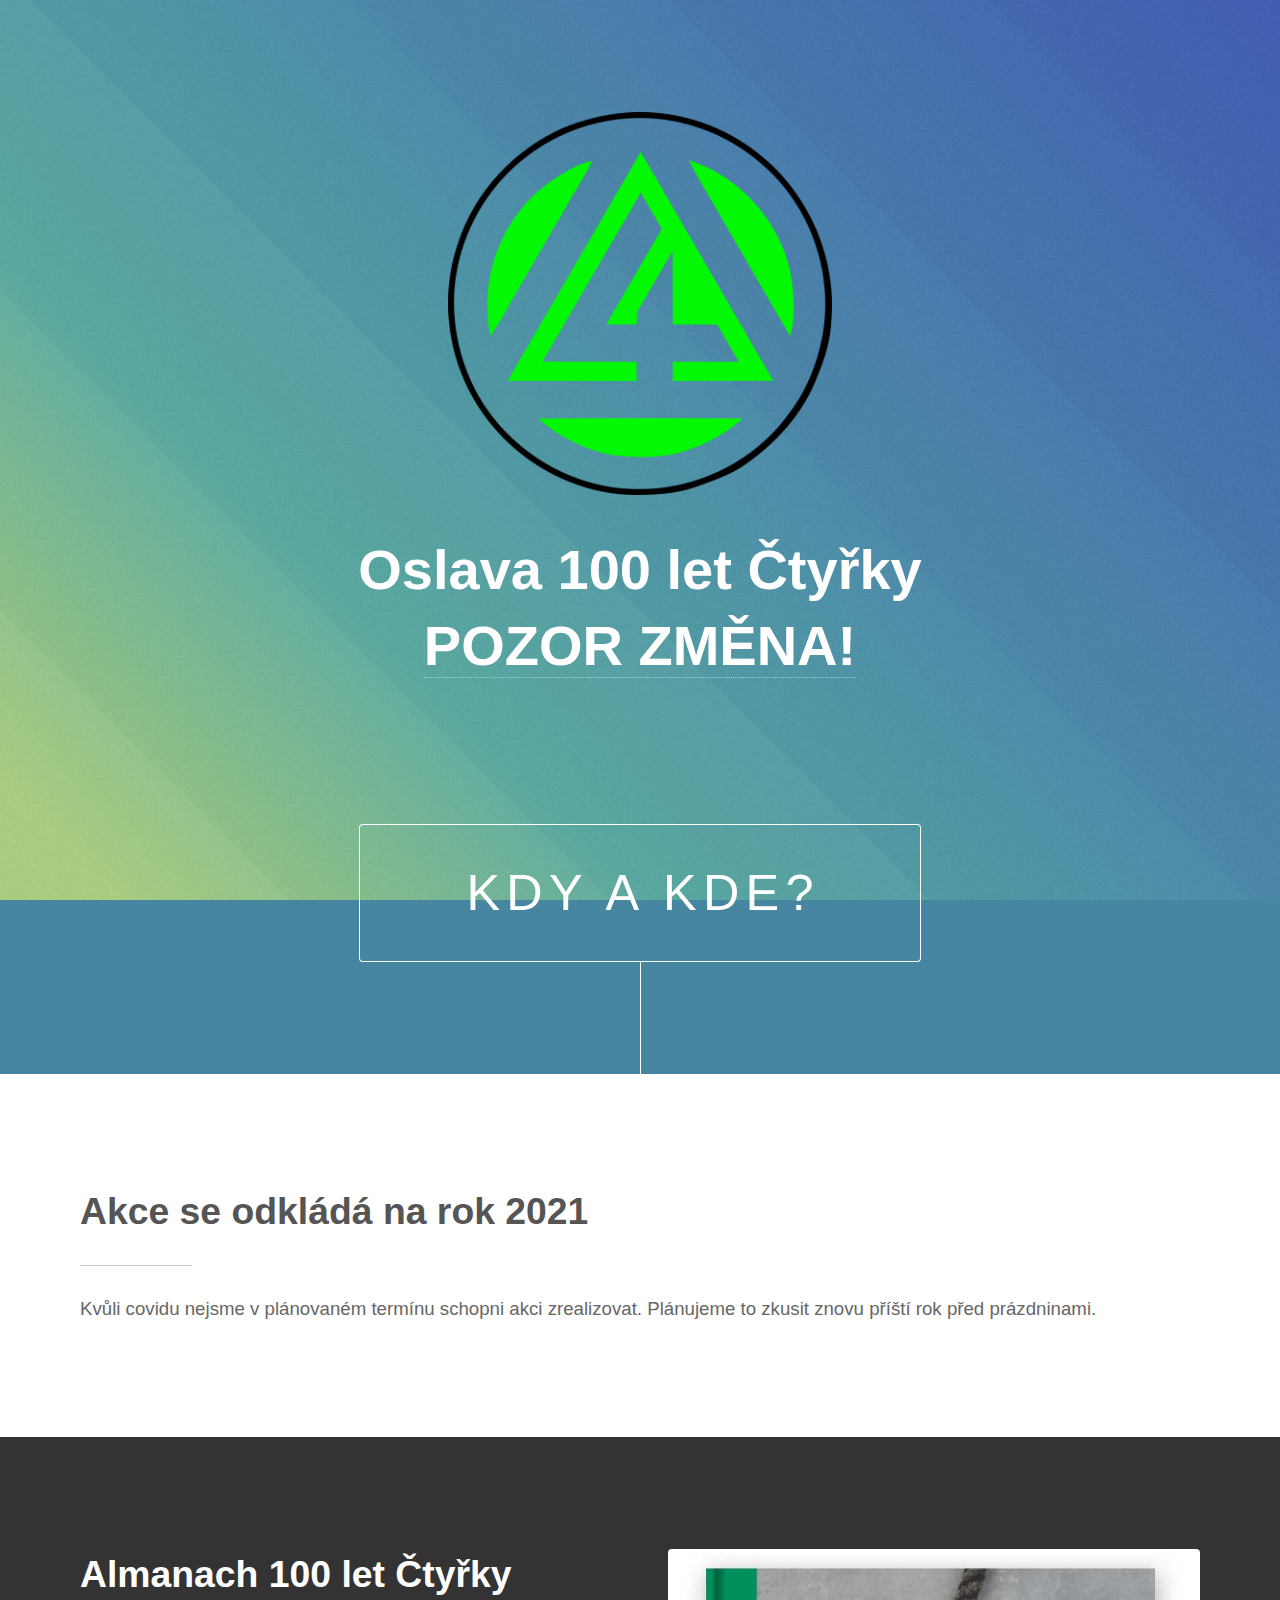
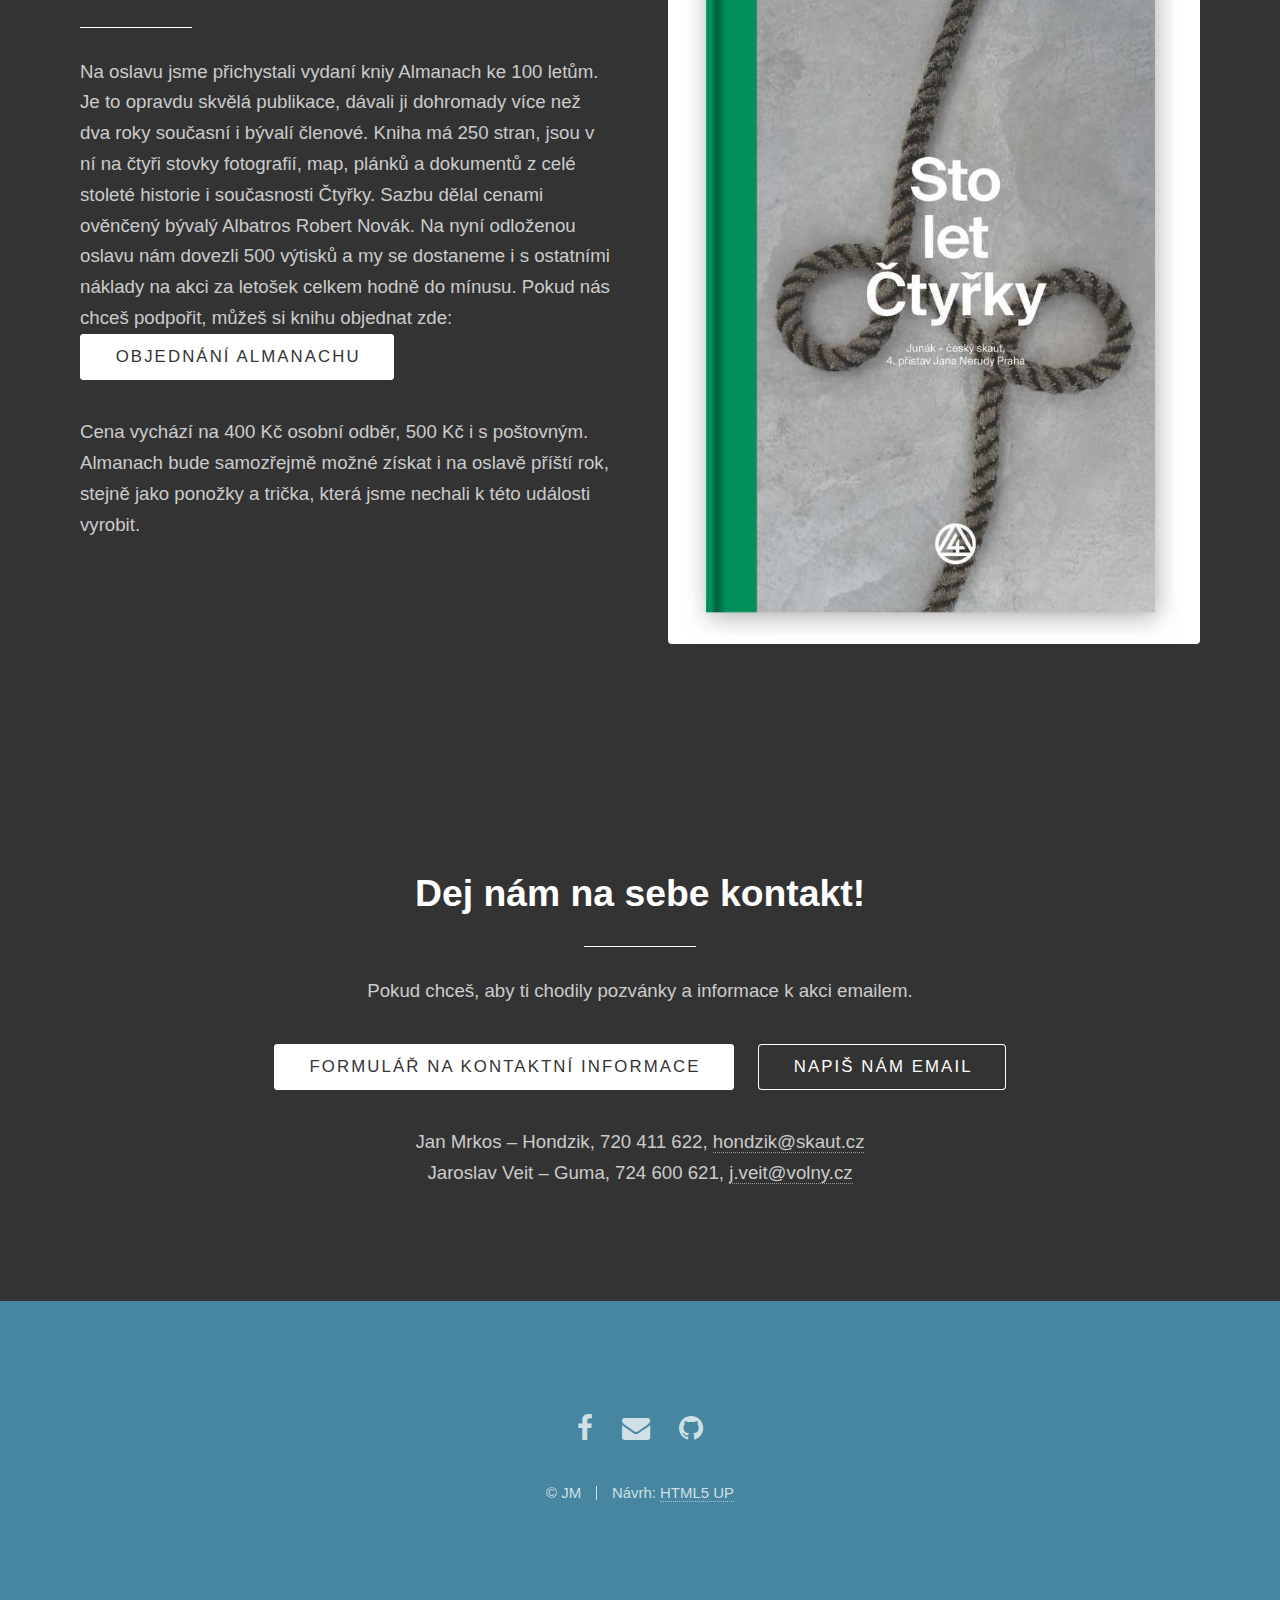
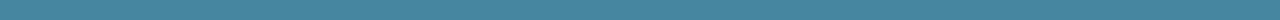
==== commit aa88fe81: "fixed wording" ====
--- a/index.html
+++ b/index.html
@@ -89,8 +89,8 @@
 							roky současní i bývalí členové. Kniha má 250 stran, jsou v ní na 
 							čtyři stovky fotografií, map, plánků a dokumentů z celé stoleté 
 							historie i současnosti Čtyřky. Sazbu dělal cenami ověnčený bývalý 
-							Albatros Robert Novák. Na nyní zrušenou oslavu nám dovezli 500 výtisků 
-							a my se dostaneme i s ostatními náklady na akci celkem hodně do mínusu. 
+							Albatros Robert Novák. Na nyní odloženou oslavu nám dovezli 500 výtisků 
+							a my se dostaneme i s ostatními náklady na akci za letošek celkem hodně do mínusu. 
 							Pokud nás chceš podpořit, můžeš si knihu objednat zde:
 							<ul class="actions uniform center">
 								<li><a target=blank href="https://forms.gle/NBe2YSABvw85K4DR8" class="button special">Objednání almanachu</a></li>
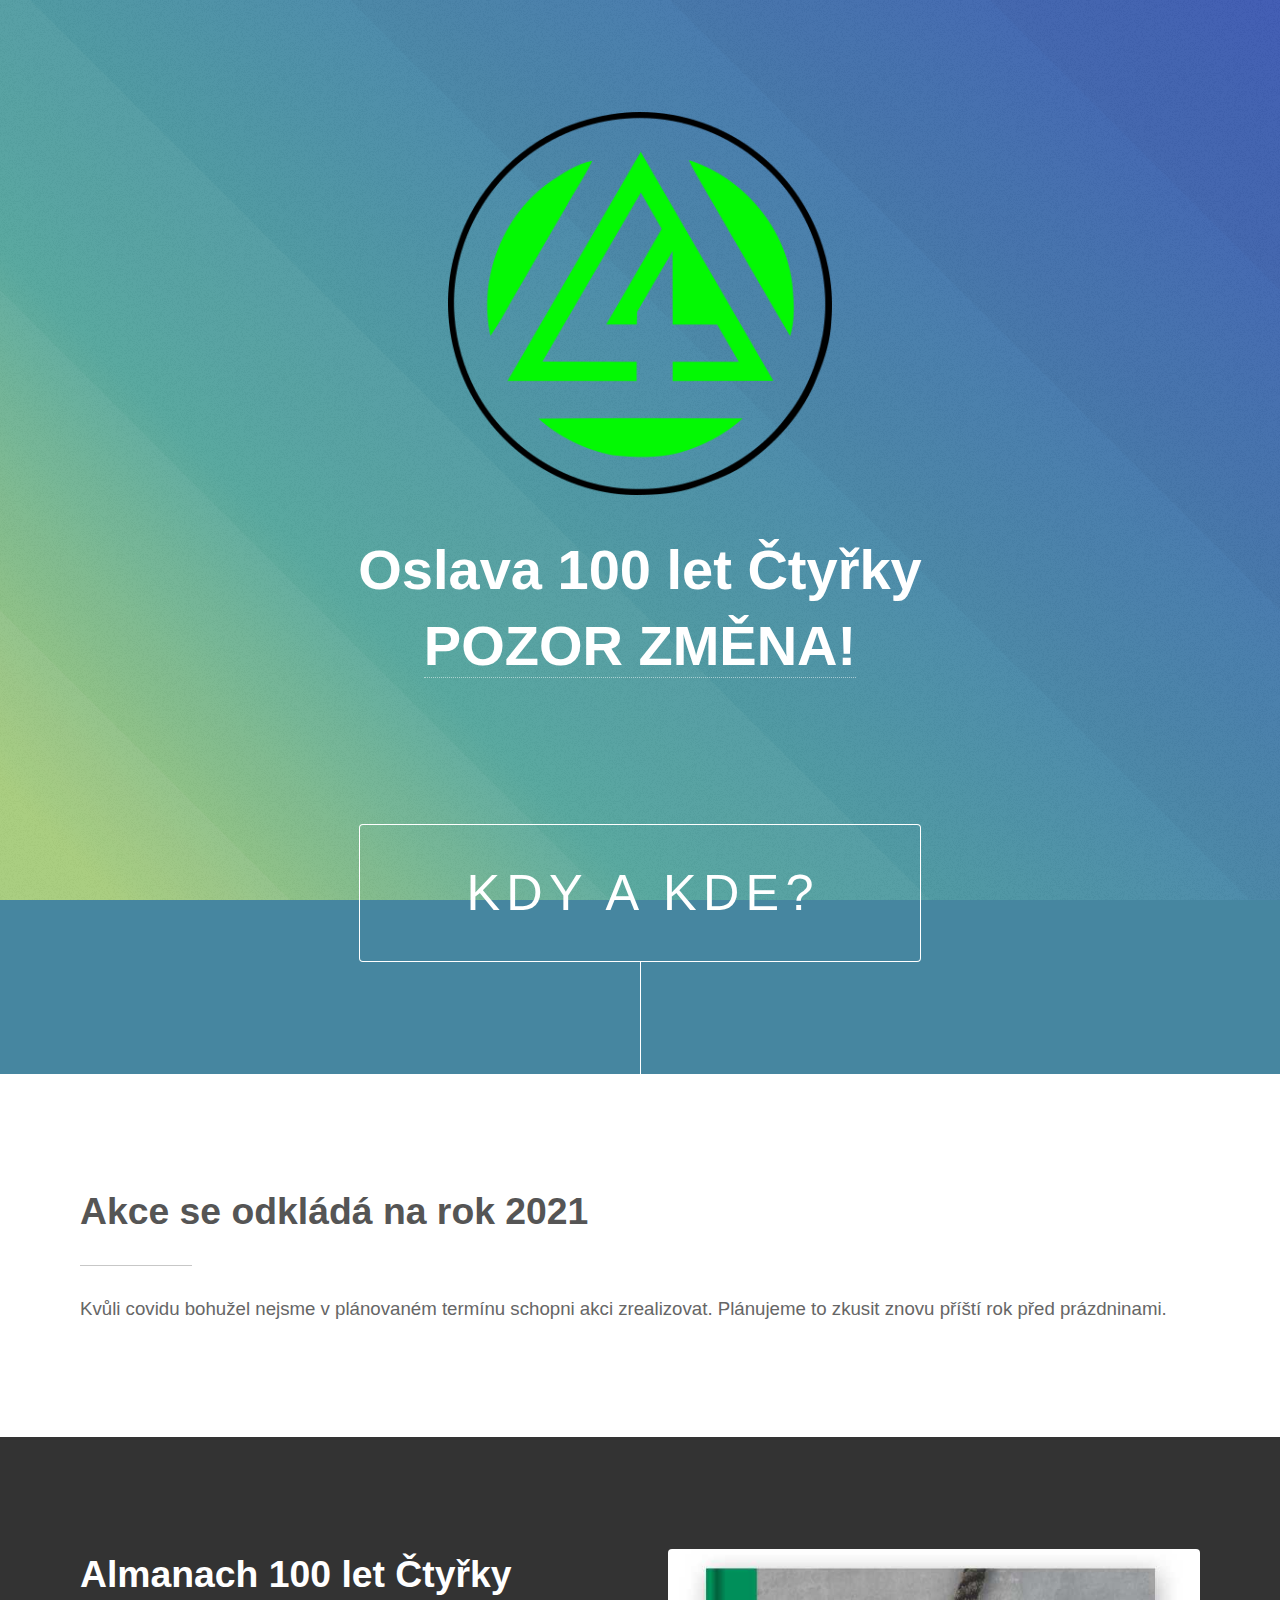
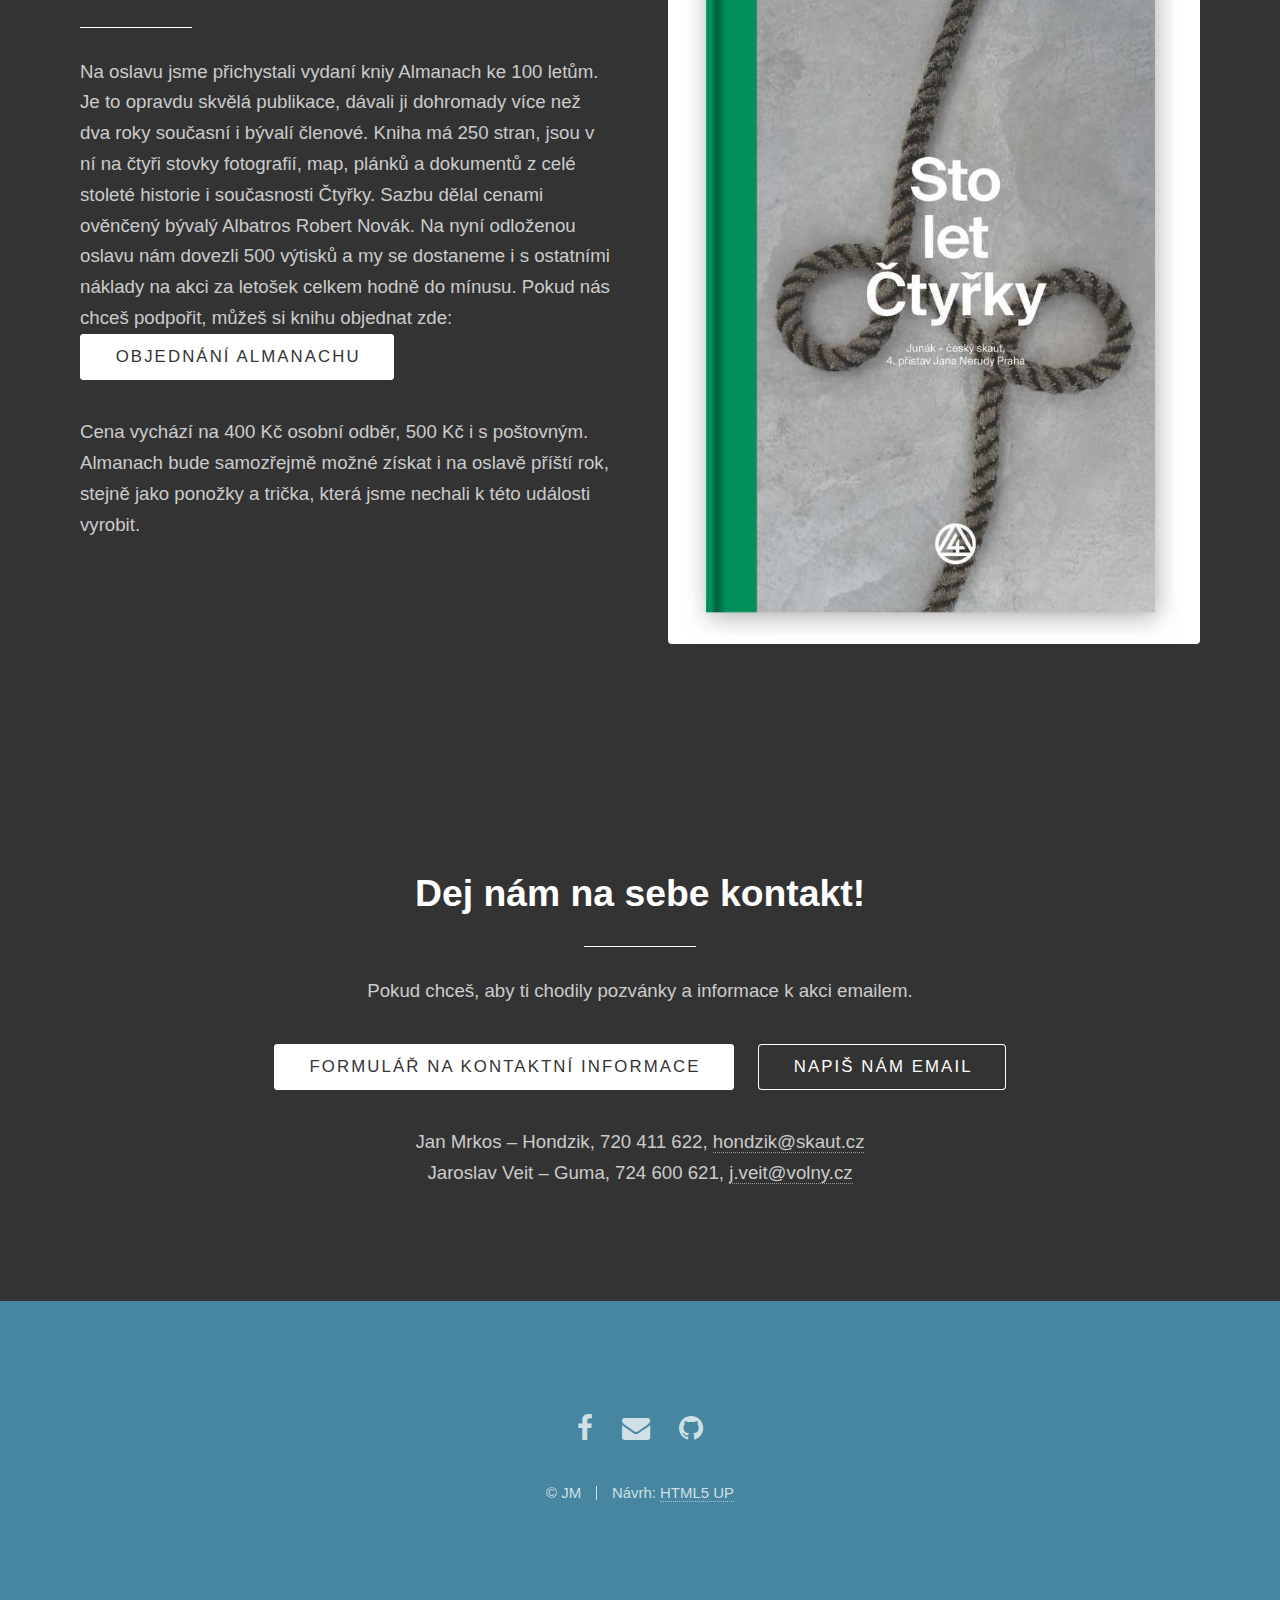
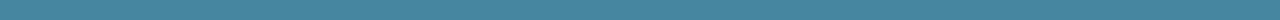
==== commit 60e5aab6: "Reworded" ====
--- a/index.html
+++ b/index.html
@@ -46,7 +46,7 @@
 							<header class="major">
 								<h2>Akce se odkládá na rok 2021</h2>
 							</header>
-							<p>Kvůli covidu nejsme v plánovaném termínu schopni akci zrealizovat. Plánujeme to zkusit znovu příští rok před prázdninami.
+							<p>Kvůli covidu bohužel nejsme v plánovaném termínu schopni akci zrealizovat. Plánujeme to zkusit znovu příští rok před prázdninami.
 							</p>
 						</div>
 						<!-- <div class="6u$ 12u$(medium) important(medium)">
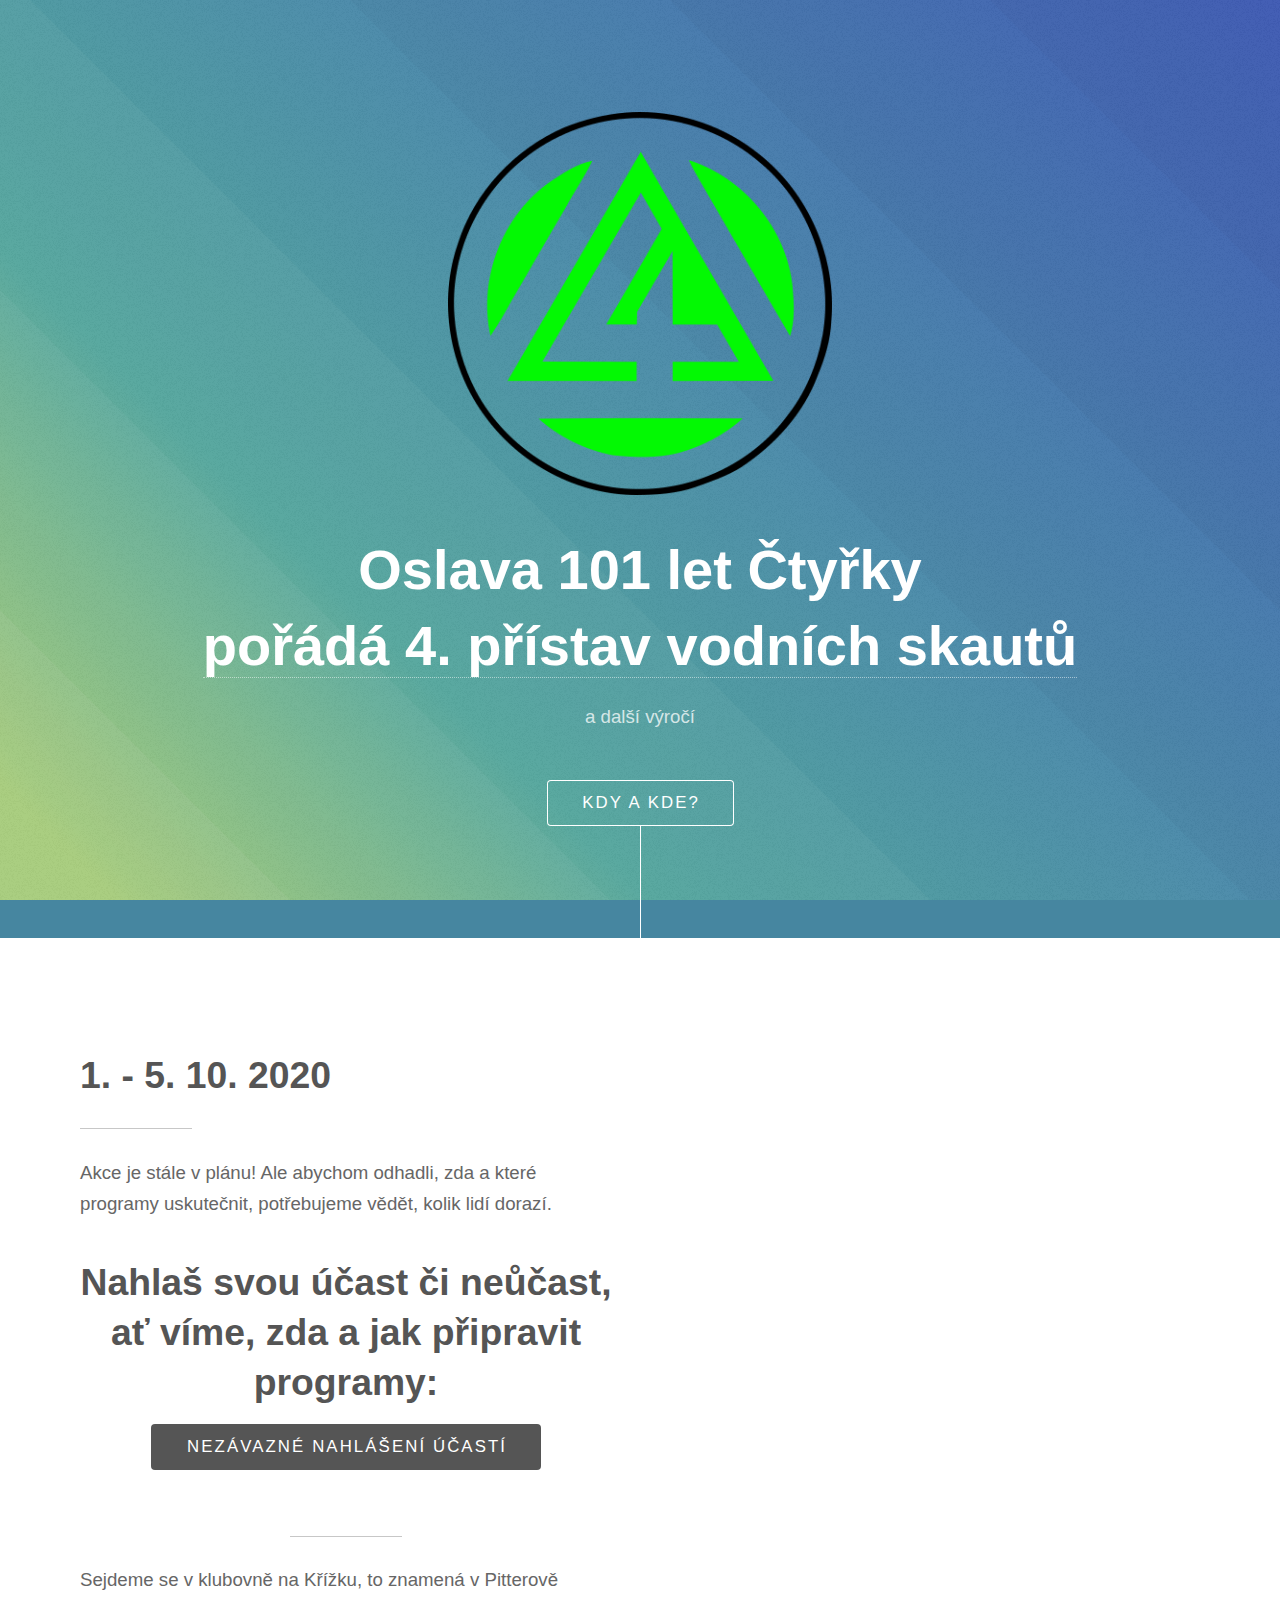
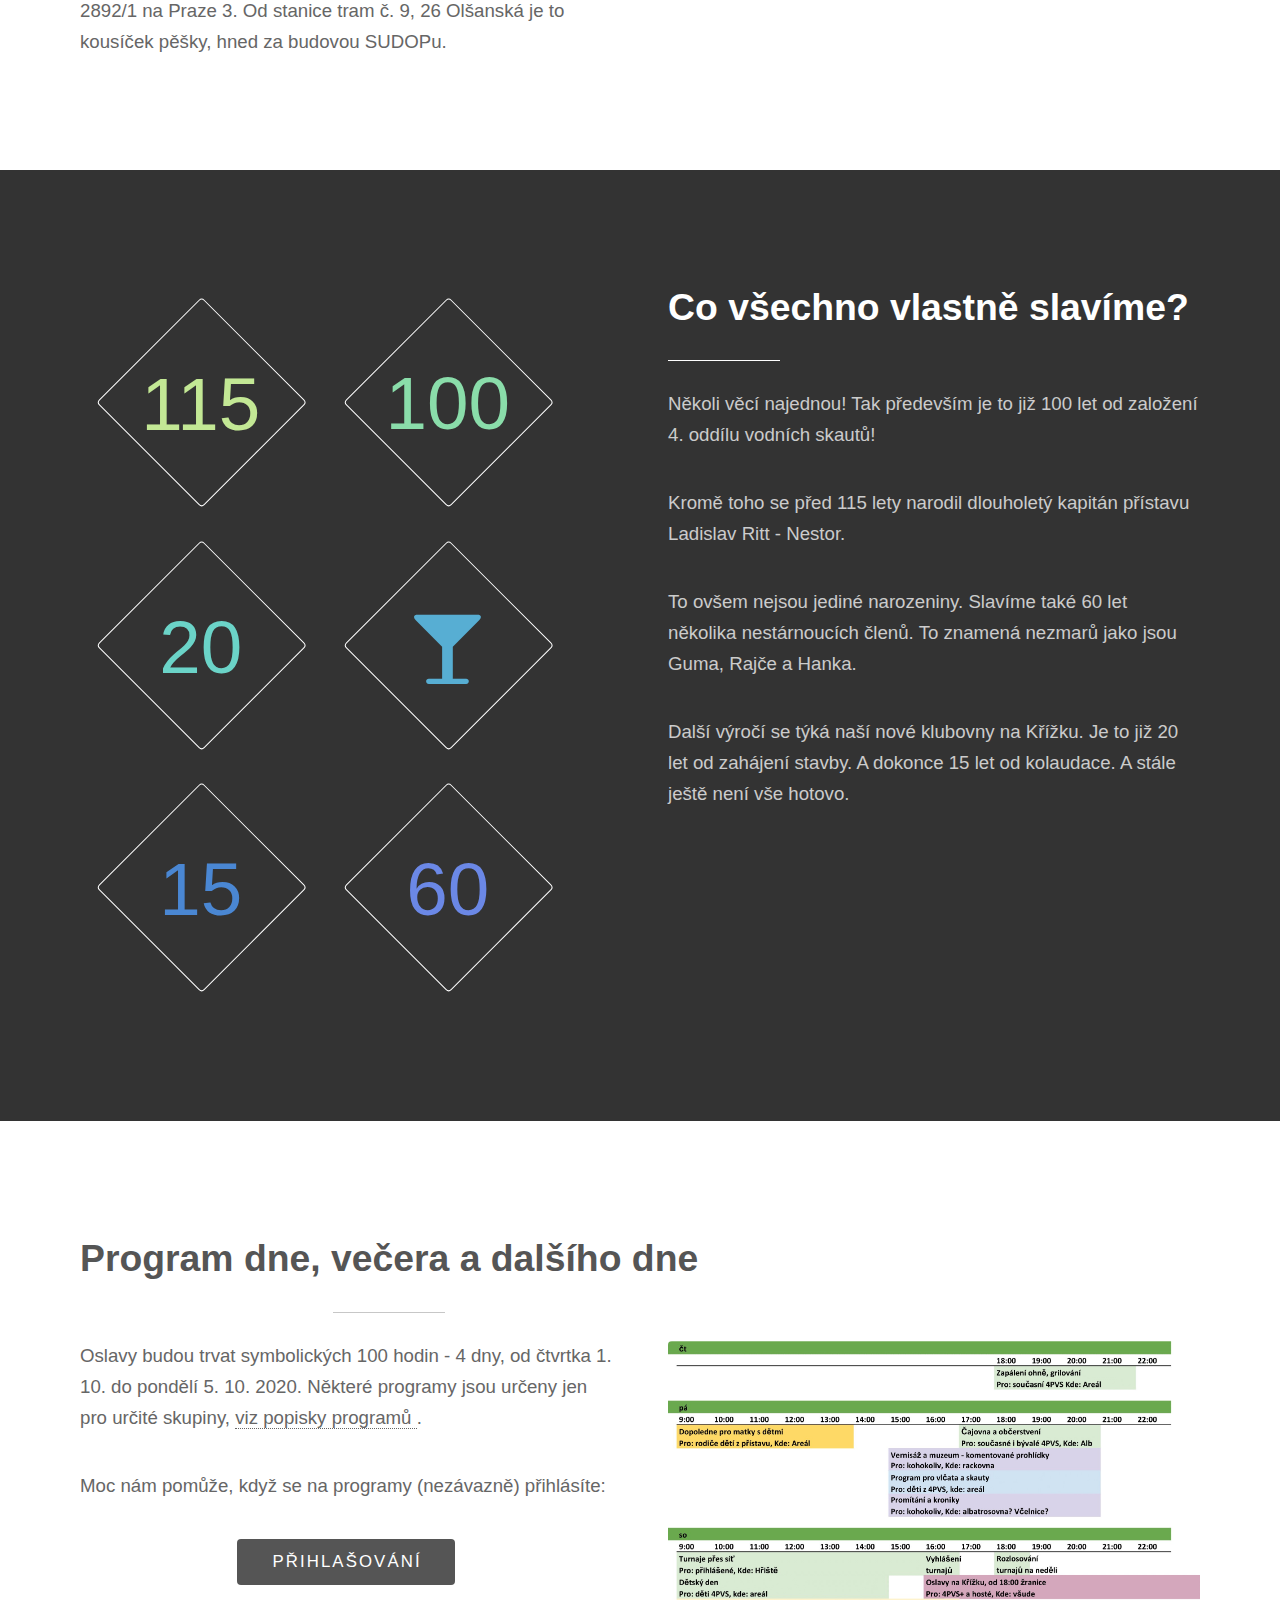
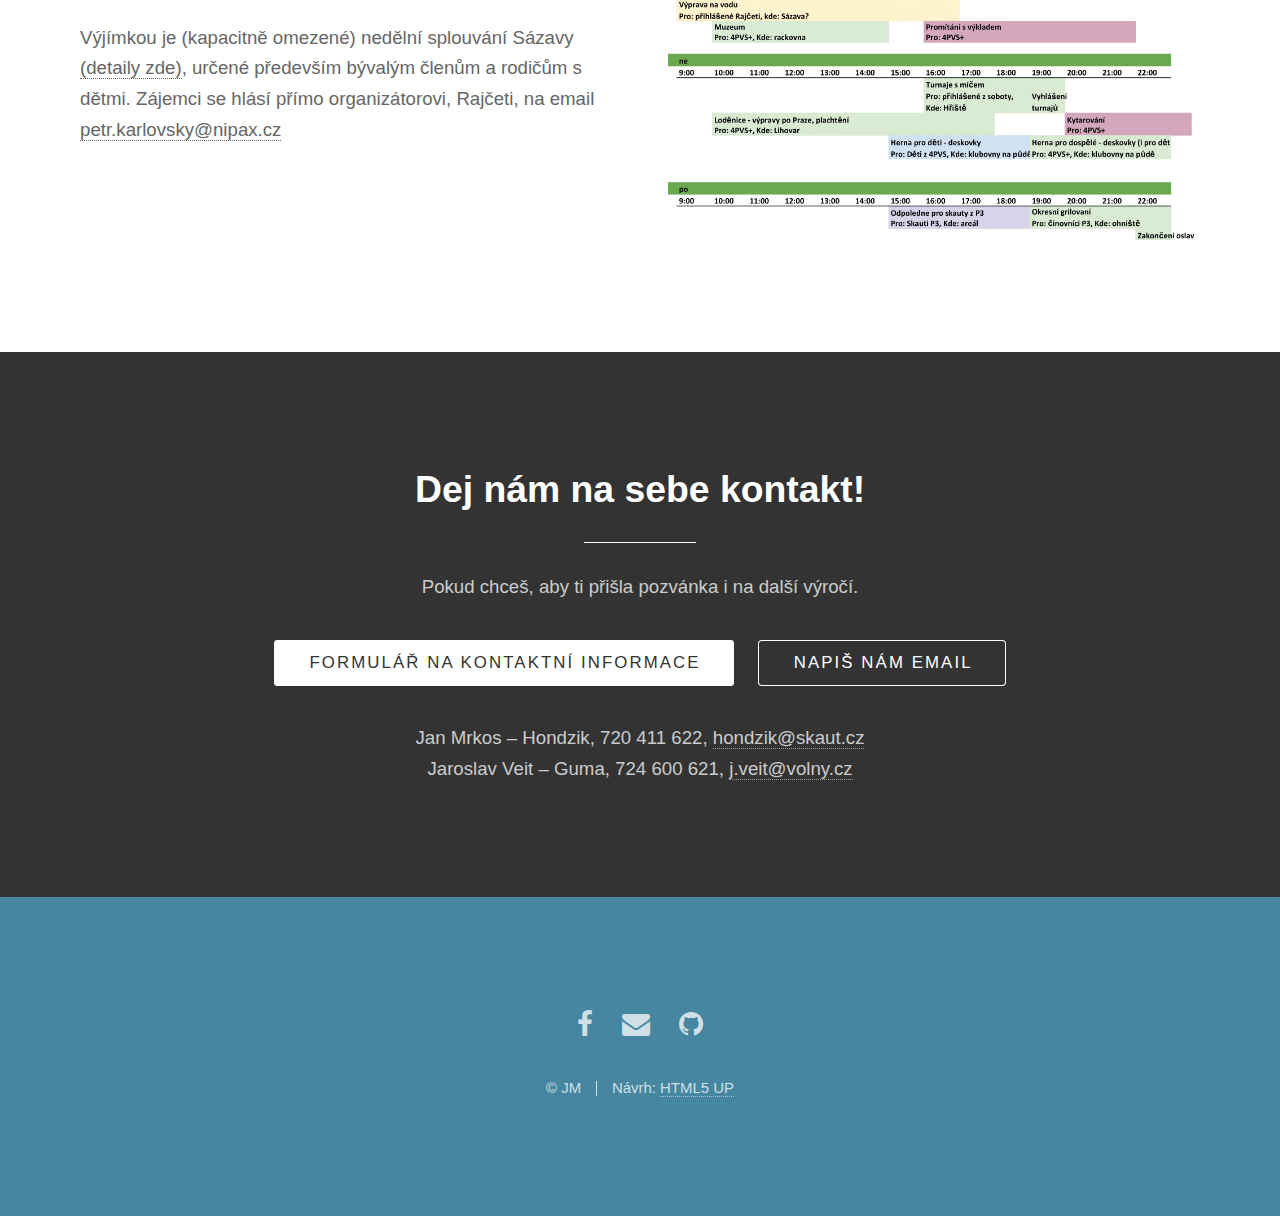
==== commit 6b06a27b: "101 let" ====
--- a/index.html
+++ b/index.html
@@ -17,7 +17,7 @@
 		<!-- favicon-->
 		<link rel="shortcut icon" type="image/x-icon" href="favicon.ico"/>
 
-		<title>Oslava 100 let Čtyřky</title>
+		<title>Oslava 101 let Čtyřky</title>
 		<meta name="viewport" content="width=device-width, initial-scale=1" />
 		<!--[if lte IE 8]><script src="assets/js/ie/html5shiv.js"></script><![endif]-->
 		<link rel="stylesheet" href="assets/css/main.css" />
@@ -30,8 +30,9 @@
 			<section id="header">
 				<div class="inner">
 					<span class="image ctyrka"><img src="images/ctyrka.png" alt="ctyrka" /></span>
-					<h1>Oslava 100 let Čtyřky<br />
-					<a href="http://4pvs.nipax.cz/">POZOR ZMĚNA!<br />
+					<h1>Oslava 101 let Čtyřky<br />
+					<a href="http://4pvs.nipax.cz/">pořádá 4. přístav vodních skautů</a></h1>
+					<p>a další výročí<br />
 					<ul class="actions">
 						<li><a href="#one" class="button scrolly">Kdy a kde?</a></li>
 					</ul>
@@ -42,17 +43,27 @@
 			<section id="one" class="main style1">
 				<div class="container">
 					<div class="row 150%">
-						<div class="12u 12u$(medium)">
+						<div class="6u 12u$(medium)">
 							<header class="major">
-								<h2>Akce se odkládá na rok 2021</h2>
+								<h2>1. - 5. 10. 2020</h2>
 							</header>
-							<p>Kvůli covidu bohužel nejsme v plánovaném termínu schopni akci zrealizovat. Plánujeme to zkusit znovu příští rok před prázdninami.
+							<p>Akce je stále v plánu! Ale abychom odhadli, zda a které programy uskutečnit, potřebujeme vědět, kolik lidí dorazí.
+							</p>
+							<header class="major align-center">
+								<h2>Nahlaš svou účast či neůčast, ať víme, zda a jak připravit programy:</h2>
+								<p></p>
+								<ul class="actions uniform">
+									<li><a target=blank href="https://docs.google.com/forms/d/e/1FAIpQLScnEZX4zOY1Xfl_6MESTXxEayy6V4E1lEg23z8oe1VpJ_IcXw/viewform" class="button special">Nezávazné nahlášení účastí</a></li>
+								</ul>
+							</header>
+							<p>
+								Sejdeme se v klubovně na Křížku, to znamená v Pitterově 2892/1 na Praze 3. Od stanice tram č. 9, 26 Olšanská je to kousíček pěšky, hned za budovou SUDOPu.
 							</p>
 						</div>
 						<!-- <div class="6u$ 12u$(medium) important(medium)">
 							<span class="image fit"><img src="images/pic01.jpg" alt="" /></span>
 						</div> -->
-						<!-- <div class="6u$ 12u$(medium) important(medium)">
+						<div class="6u$ 12u$(medium) important(medium)">
 							<span id="mapa" class="mapa fit" style="width:600px; height:400px;"></span>
 							<script>
 							var center = SMap.Coords.fromWGS84(14.4632006, 50.0842258); // nastavení středu zobrazené mapy
@@ -71,7 +82,7 @@
 							var znacka = new SMap.Marker(umisteniZnacky, "znacka", {}); // přidání konkrétní značky
 							vrstvaZnacek.addMarker(znacka);
 							</script>
-						</div> -->
+						</div>
 					</div>
 				</div>
 			</section>
@@ -81,40 +92,74 @@
 				<div class="container">
 					<div class="row 150%">
 						<div class="6u 12u$(medium)">
-							<header class="major"> 
-								<h2>Almanach 100 let Čtyřky</h2>
-							</header>
-							Na oslavu jsme přichystali vydaní kniy Almanach ke 100 letům. 
-							Je to opravdu skvělá publikace, dávali ji dohromady více než dva 
-							roky současní i bývalí členové. Kniha má 250 stran, jsou v ní na 
-							čtyři stovky fotografií, map, plánků a dokumentů z celé stoleté 
-							historie i současnosti Čtyřky. Sazbu dělal cenami ověnčený bývalý 
-							Albatros Robert Novák. Na nyní odloženou oslavu nám dovezli 500 výtisků 
-							a my se dostaneme i s ostatními náklady na akci za letošek celkem hodně do mínusu. 
-							Pokud nás chceš podpořit, můžeš si knihu objednat zde:
-							<ul class="actions uniform center">
-								<li><a target=blank href="https://forms.gle/NBe2YSABvw85K4DR8" class="button special">Objednání almanachu</a></li>
+							<ul class="major-icons">
+								<li><span class="icon style1 major"></span></li>
+								<li><span class="icon style2 major"></span></li>
+								<li><span class="icon style3 major"></span></li>
+								<li><span class="icon style4 major fa-glass"></span></li>
+								<li><span class="icon style5 major"></span></li>
+								<li><span class="icon style6 major"></span></li>
 							</ul>
-							Cena vychází na 400 Kč osobní odběr, 500 Kč i s poštovným. Almanach bude 
-							samozřejmě možné získat i na oslavě příští rok, stejně jako 
-							ponožky a trička, která jsme nechali k této události vyrobit. 
 						</div>
 						<div class="6u$ 12u$(medium)">
-							<span class="image fit"><img src="images/almanach/almanach_obalka.jpg" alt="" /></span>
+							<header class="major">
+								<h2>Co všechno vlastně slavíme?</h2>
+							</header>
+							<p>Několi věcí najednou! Tak především je to již 100 let od založení 4. oddílu vodních skautů!</p>
+							<p>Kromě toho se před 115 lety narodil dlouholetý kapitán přístavu Ladislav Ritt - Nestor. </p>
+							<p>To ovšem nejsou jediné narozeniny. Slavíme také 60 let několika nestárnoucích členů. To znamená nezmarů jako jsou Guma, Rajče a Hanka.</p>
+							<p>Další výročí se týká naší nové klubovny na Křížku. Je to již 20 let od zahájení stavby. A dokonce 15 let od kolaudace. A stále ještě není vše hotovo. </p>
 						</div>
 					</div>
 				</div>
 			</section>
 
 		<!-- Three -->
-			
+			<section id="three" class="main style1">
+				<div class="container">
+					<div class="row 150%">
+						<header class="major align-center">
+							<h2>Program dne, večera a dalšího dne</h2>
+						</header>
+						<div class="6u 12u$(medium)">
+							<p>
+								Oslavy budou trvat symbolických 100 hodin - 4 dny, od čtvrtka 1. 10. do pondělí 5. 10. 2020. Některé programy jsou určeny jen pro určité skupiny, 
+								<a target=blank href="https://docs.google.com/spreadsheets/d/e/2PACX-1vS_Lvd99EjngUhoQ-IV5CY7UQK4pdVgKzj058oFmP3lBrYxZbKrC2eCpCM6WNL0dejQCn2C8_GsgbPe/pubhtml?gid=1184985185&single=true"> viz popisky programů </a>.
+							</p>
+							<p>
+							Moc nám pomůže, když se na programy (nezávazně) přihlásíte:
+							<!-- </p> -->
+							<ul class="actions uniform align-center">
+								<li><a target=blank href="https://docs.google.com/forms/d/e/1FAIpQLScnEZX4zOY1Xfl_6MESTXxEayy6V4E1lEg23z8oe1VpJ_IcXw/viewform" class="button special">Přihlašování</a></li>
+							</ul>
+							Výjímkou je (kapacitně omezené) nedělní splouvání Sázavy <a target=blank href="files/Sazava_2020_info.pdf">(detaily zde)</a>, 
+							určené především bývalým členům a rodičům s dětmi. Zájemci se hlásí přímo organizátorovi, Rajčeti, na email 
+							<a href="mailto:petr.karlovsky@nipax.cz">petr.karlovsky@nipax.cz</a>
+							</p>
+						 <!-- <iframe src="https://docs.google.com/spreadsheets/d/e/2PACX-1vS_Lvd99EjngUhoQ-IV5CY7UQK4pdVgKzj058oFmP3lBrYxZbKrC2eCpCM6WNL0dejQCn2C8_GsgbPe/pubhtml?gid=1184985185&amp;single=true&amp;widget=true&amp;headers=false"
+						 frameborder="0" marginwidth="0" marginheight="0" width="650" height="500"></iframe> -->
+						</div>
+						<div class="6u$ 12u$(medium) important(medium)">
+							<span class="image fit"><a target=blank href="https://docs.google.com/spreadsheets/d/e/2PACX-1vS_Lvd99EjngUhoQ-IV5CY7UQK4pdVgKzj058oFmP3lBrYxZbKrC2eCpCM6WNL0dejQCn2C8_GsgbPe/pubhtml?gid=1184985185&single=true"><img src="images/program_100_let.jpg" alt="" /></a></span>
+						</div>
+						<!-- <div class="6u$ 12u$(medium) important(medium)">
+							<span class="image fit"><img src="images/krizek.jpg" alt="" /></span>
+						</div> -->
+						<!-- <header class="major align-center">
+							<h2>Přijď i třeba jen na chvilku!</h2>
+							<p>Sobotní oslavu je možné protáhnout až do nedělního rána. V klubovně lze uložit ke spánku děti i dospělé, takže nemusíte spěchat pryč.</p>
+						</header> -->
+					</div>
+				</div>
+			</section>
+
 		<!-- Four -->
 			<section id="four" class="main style2 special">
 				<div class="container">
 					<header class="major">
 						<h2>Dej nám na sebe kontakt!</h2>
 					</header>
-					<p> Pokud chceš, aby ti chodily pozvánky a informace k akci emailem.</p>
+					<p> Pokud chceš, aby ti přišla pozvánka i na další výročí.</p>
 					<ul class="actions uniform">
 						<li><a href="https://forms.gle/m7ksFQe8QYwVyaS47" class="button special">Formulář na kontaktní informace</a></li>
 						<li><a href="mailto:hondzik@skaut.cz" class="button">Napiš nám email</a></li>
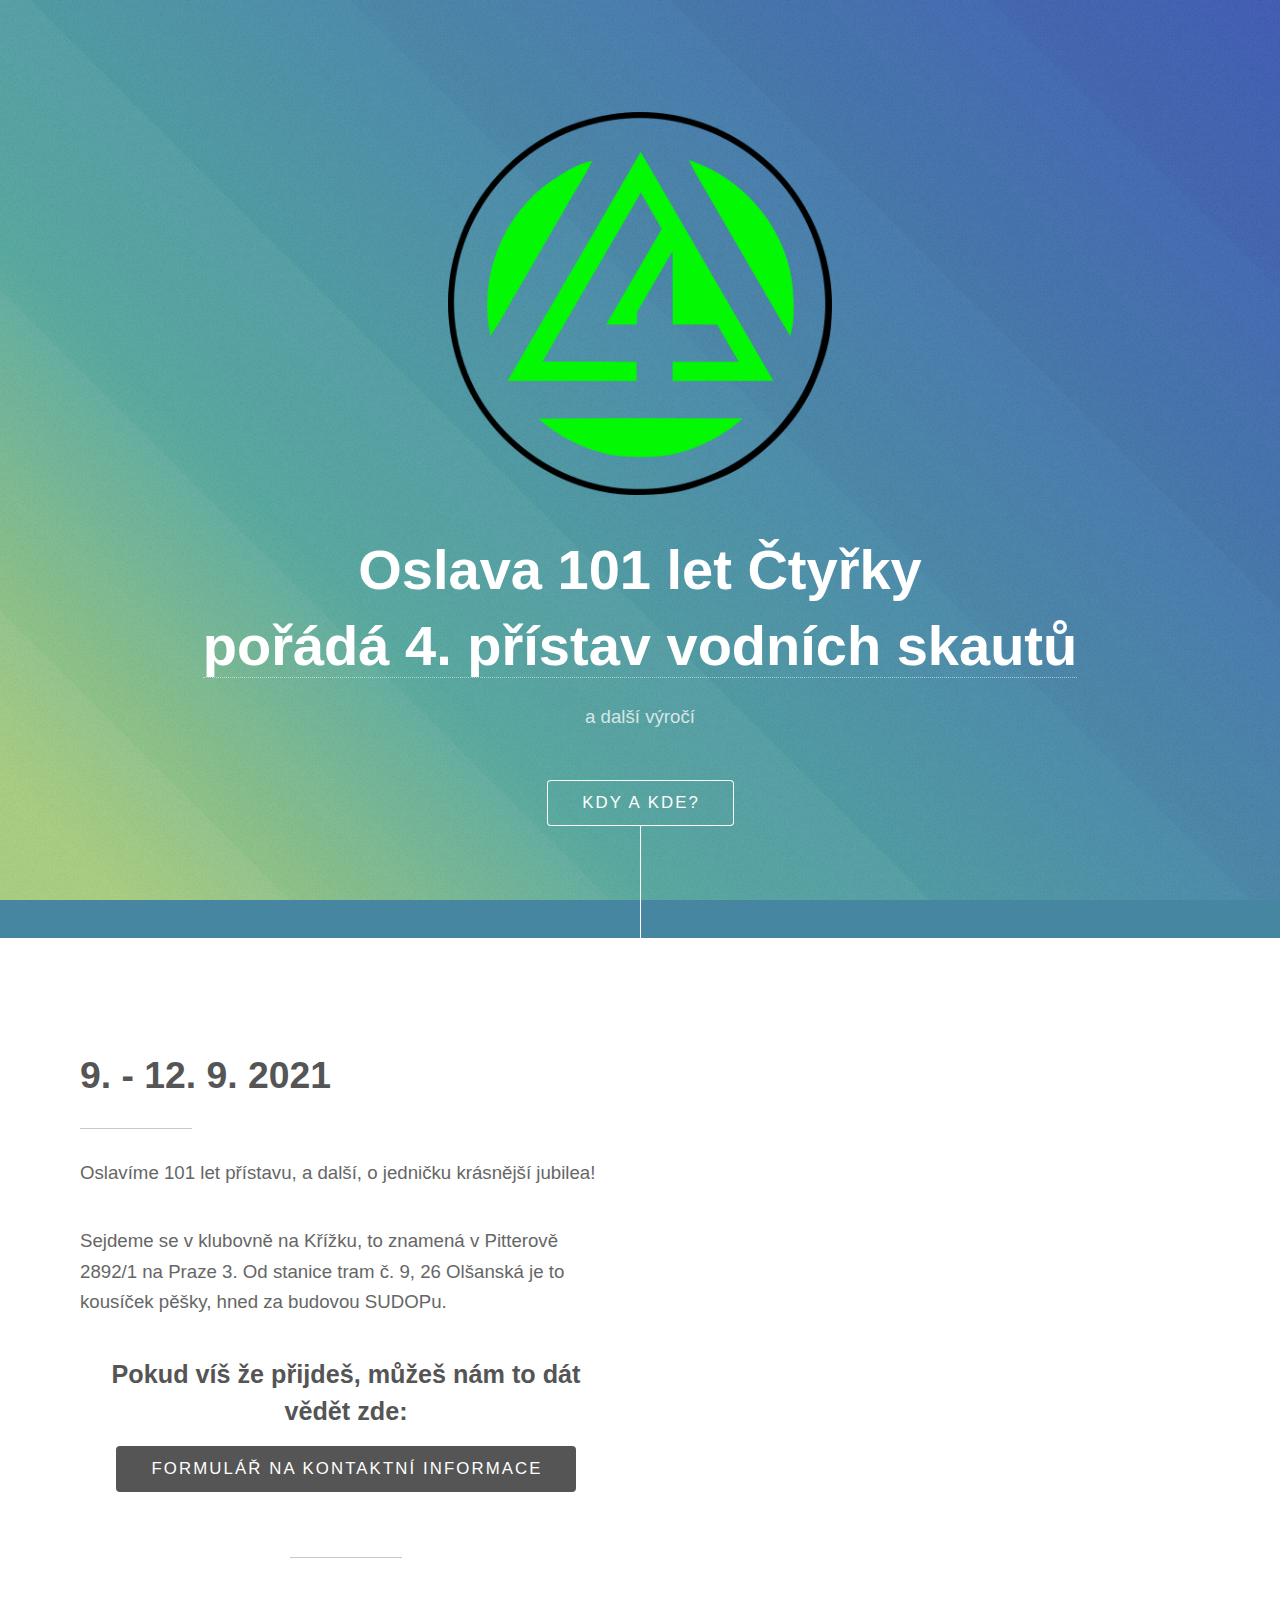
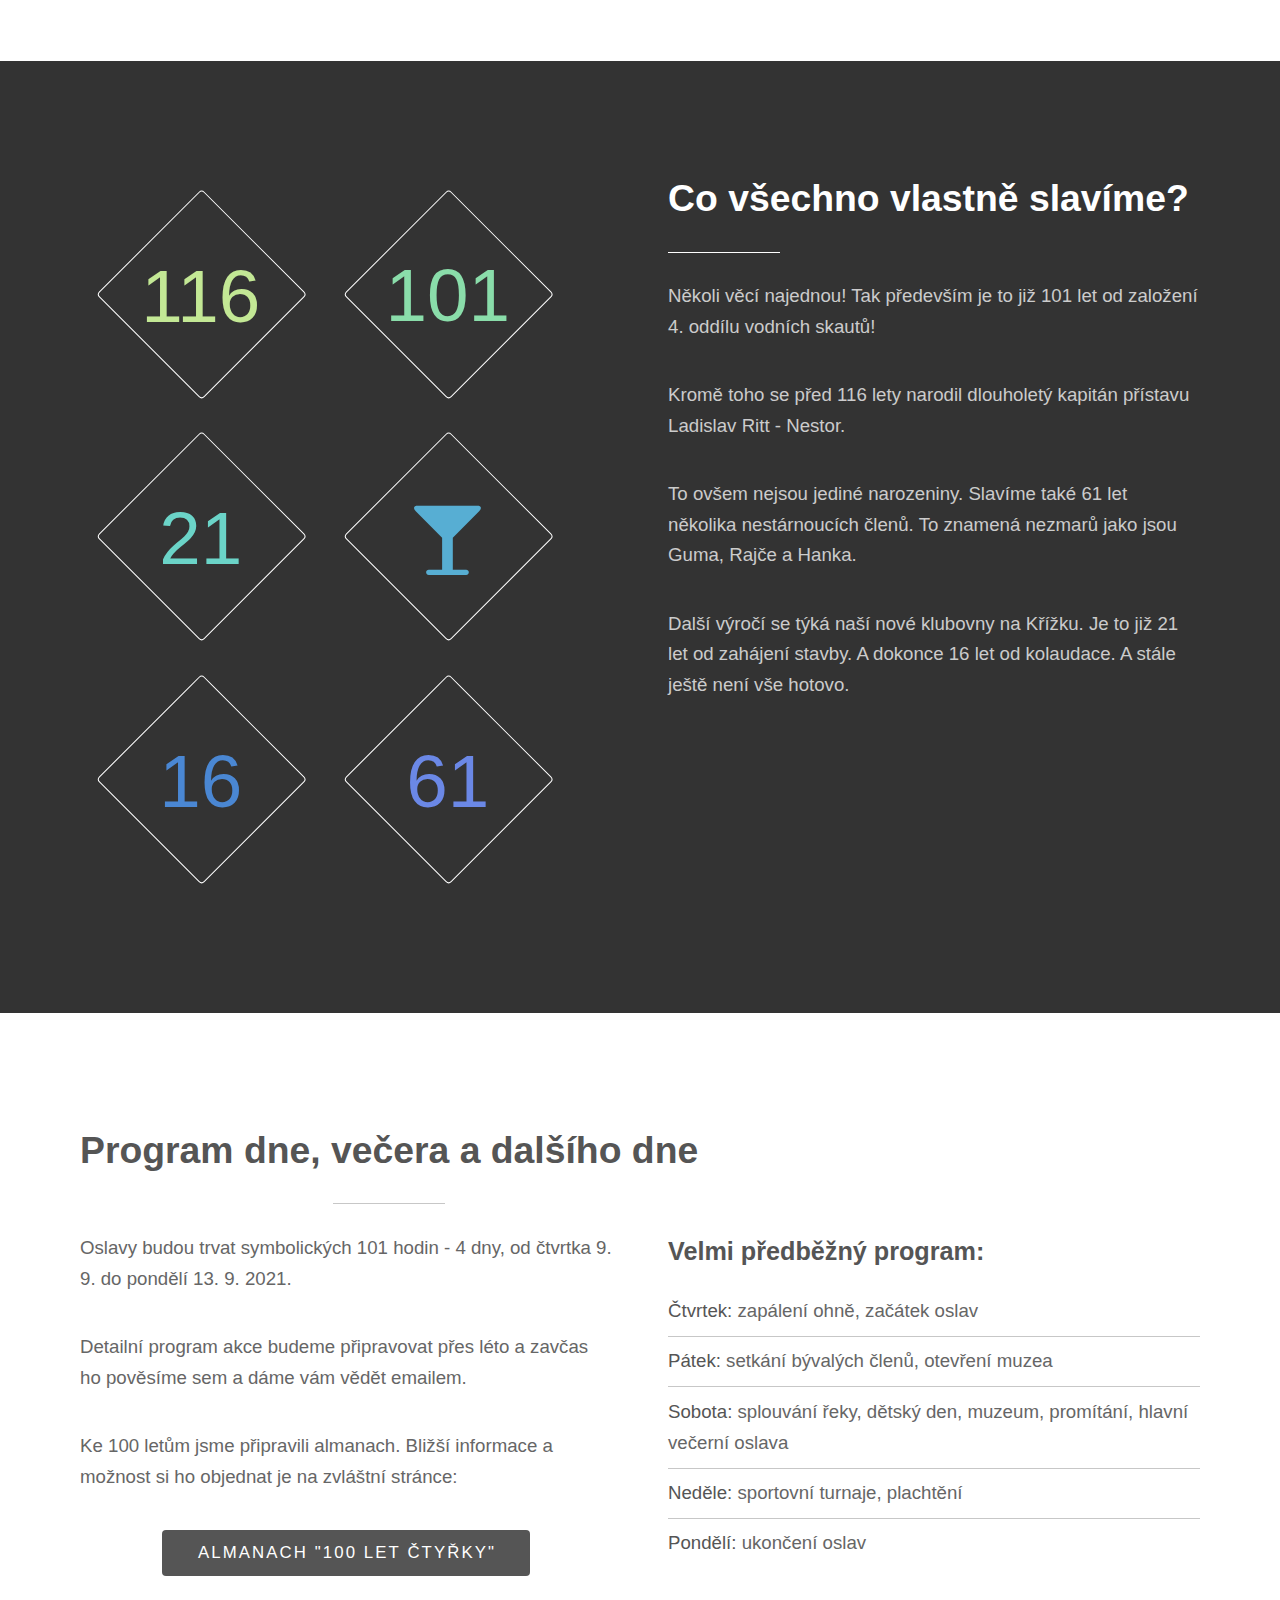
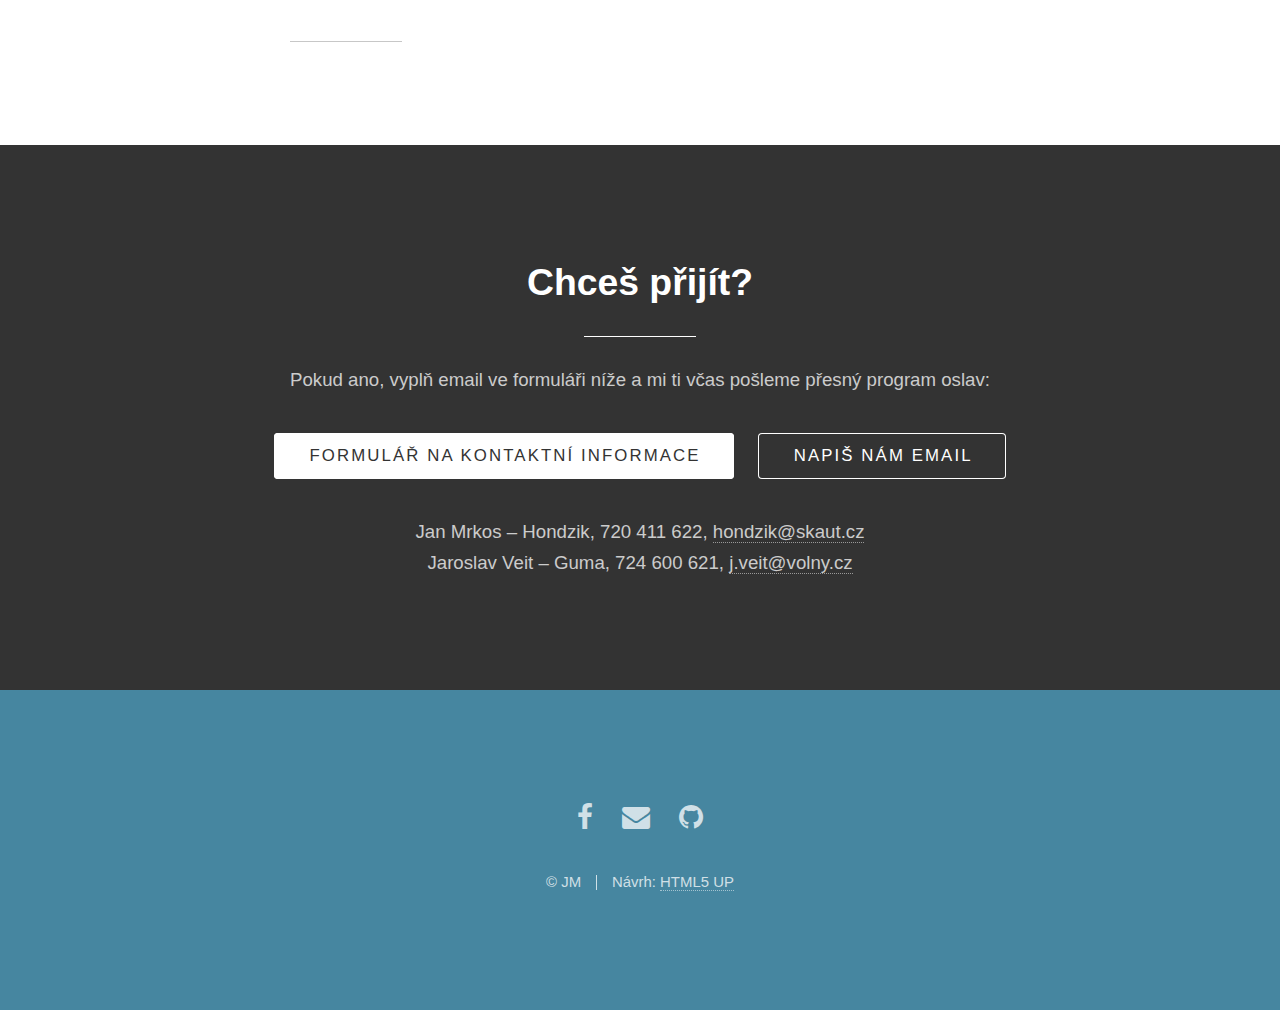
==== commit 55a6ba65: "101 let - zmena webu" ====
--- a/index.html
+++ b/index.html
@@ -45,20 +45,21 @@
 					<div class="row 150%">
 						<div class="6u 12u$(medium)">
 							<header class="major">
-								<h2>1. - 5. 10. 2020</h2>
-							</header>
-							<p>Akce je stále v plánu! Ale abychom odhadli, zda a které programy uskutečnit, potřebujeme vědět, kolik lidí dorazí.
+								<h2>9. - 12. 9. 2021</h2>
+							</header>
+							<p> Oslavíme 101 let přístavu, a další, o jedničku krásnější jubilea! 
+							</p>
+							<p>
+								Sejdeme se v klubovně na Křížku, to znamená v Pitterově 2892/1 na Praze 3. Od stanice tram č. 9, 26 Olšanská je to kousíček pěšky, hned za budovou SUDOPu.
 							</p>
 							<header class="major align-center">
-								<h2>Nahlaš svou účast či neůčast, ať víme, zda a jak připravit programy:</h2>
+								<h3>Pokud víš že přijdeš, můžeš nám to dát vědět zde:</h3>
 								<p></p>
 								<ul class="actions uniform">
-									<li><a target=blank href="https://docs.google.com/forms/d/e/1FAIpQLScnEZX4zOY1Xfl_6MESTXxEayy6V4E1lEg23z8oe1VpJ_IcXw/viewform" class="button special">Nezávazné nahlášení účastí</a></li>
+									<li><a href="https://forms.gle/m7ksFQe8QYwVyaS47" class="button special">Formulář na kontaktní informace</a></li>
+									<!-- <li><a target=blank href="https://docs.google.com/forms/d/e/1FAIpQLScnEZX4zOY1Xfl_6MESTXxEayy6V4E1lEg23z8oe1VpJ_IcXw/viewform" class="button special">Nezávazné nahlášení účastí na programy</a></li> -->
 								</ul>
 							</header>
-							<p>
-								Sejdeme se v klubovně na Křížku, to znamená v Pitterově 2892/1 na Praze 3. Od stanice tram č. 9, 26 Olšanská je to kousíček pěšky, hned za budovou SUDOPu.
-							</p>
 						</div>
 						<!-- <div class="6u$ 12u$(medium) important(medium)">
 							<span class="image fit"><img src="images/pic01.jpg" alt="" /></span>
@@ -105,10 +106,10 @@
 							<header class="major">
 								<h2>Co všechno vlastně slavíme?</h2>
 							</header>
-							<p>Několi věcí najednou! Tak především je to již 100 let od založení 4. oddílu vodních skautů!</p>
-							<p>Kromě toho se před 115 lety narodil dlouholetý kapitán přístavu Ladislav Ritt - Nestor. </p>
-							<p>To ovšem nejsou jediné narozeniny. Slavíme také 60 let několika nestárnoucích členů. To znamená nezmarů jako jsou Guma, Rajče a Hanka.</p>
-							<p>Další výročí se týká naší nové klubovny na Křížku. Je to již 20 let od zahájení stavby. A dokonce 15 let od kolaudace. A stále ještě není vše hotovo. </p>
+							<p>Několi věcí najednou! Tak především je to již 101 let od založení 4. oddílu vodních skautů!</p>
+							<p>Kromě toho se před 116 lety narodil dlouholetý kapitán přístavu Ladislav Ritt - Nestor. </p>
+							<p>To ovšem nejsou jediné narozeniny. Slavíme také 61 let několika nestárnoucích členů. To znamená nezmarů jako jsou Guma, Rajče a Hanka.</p>
+							<p>Další výročí se týká naší nové klubovny na Křížku. Je to již 21 let od zahájení stavby. A dokonce 16 let od kolaudace. A stále ještě není vše hotovo. </p>
 						</div>
 					</div>
 				</div>
@@ -123,28 +124,55 @@
 						</header>
 						<div class="6u 12u$(medium)">
 							<p>
-								Oslavy budou trvat symbolických 100 hodin - 4 dny, od čtvrtka 1. 10. do pondělí 5. 10. 2020. Některé programy jsou určeny jen pro určité skupiny, 
-								<a target=blank href="https://docs.google.com/spreadsheets/d/e/2PACX-1vS_Lvd99EjngUhoQ-IV5CY7UQK4pdVgKzj058oFmP3lBrYxZbKrC2eCpCM6WNL0dejQCn2C8_GsgbPe/pubhtml?gid=1184985185&single=true"> viz popisky programů </a>.
-							</p>
-							<p>
-							Moc nám pomůže, když se na programy (nezávazně) přihlásíte:
+								Oslavy budou trvat symbolických 101 hodin - 4 dny, od čtvrtka 9. 9. do pondělí 13. 9. 2021. 
+								<!-- Některé programy jsou určeny jen pro určité skupiny, 	<a target=blank href="https://docs.google.com/spreadsheets/d/e/2PACX-1vS_Lvd99EjngUhoQ-IV5CY7UQK4pdVgKzj058oFmP3lBrYxZbKrC2eCpCM6WNL0dejQCn2C8_GsgbPe/pubhtml?gid=1184985185&single=true"> viz popisky programů </a>. -->
+							</p>
+							<p>
+								Detailní program akce budeme připravovat přes léto a zavčas ho pověsíme sem a dáme vám vědět emailem. 
+						 	</p>
+							<p>
+							Ke 100 letům jsme připravili almanach. Bližší informace a možnost si ho objednat je na zvláštní stránce:
+							</p>
+							<header class="major align-center">
+	
+								<ul class="actions uniform">
+									<li><a href="almanach/index.html" class="button special">Almanach "100 let Čtyřky"</a></li>
+								</ul>
+							</header>
+
+							<!-- <p> -->
+				
+
+								<!-- Moc nám pomůže, když se na programy (nezávazně) přihlásíte:
+								<ul class="actions uniform align-center">
+									<li><a target=blank href="https://docs.google.com/forms/d/e/1FAIpQLScnEZX4zOY1Xfl_6MESTXxEayy6V4E1lEg23z8oe1VpJ_IcXw/viewform" class="button special">Přihlašování</a></li>
+								</ul>
+								Výjímkou je (kapacitně omezené) nedělní splouvání Sázavy <a target=blank href="files/Sazava_2020_info.pdf">(detaily zde)</a>, 
+								určené především bývalým členům a rodičům s dětmi. Zájemci se hlásí přímo organizátorovi, Rajčeti, na email 
+								<a href="mailto:petr.karlovsky@nipax.cz">petr.karlovsky@nipax.cz</a> -->
 							<!-- </p> -->
-							<ul class="actions uniform align-center">
-								<li><a target=blank href="https://docs.google.com/forms/d/e/1FAIpQLScnEZX4zOY1Xfl_6MESTXxEayy6V4E1lEg23z8oe1VpJ_IcXw/viewform" class="button special">Přihlašování</a></li>
-							</ul>
-							Výjímkou je (kapacitně omezené) nedělní splouvání Sázavy <a target=blank href="files/Sazava_2020_info.pdf">(detaily zde)</a>, 
-							určené především bývalým členům a rodičům s dětmi. Zájemci se hlásí přímo organizátorovi, Rajčeti, na email 
-							<a href="mailto:petr.karlovsky@nipax.cz">petr.karlovsky@nipax.cz</a>
-							</p>
 						 <!-- <iframe src="https://docs.google.com/spreadsheets/d/e/2PACX-1vS_Lvd99EjngUhoQ-IV5CY7UQK4pdVgKzj058oFmP3lBrYxZbKrC2eCpCM6WNL0dejQCn2C8_GsgbPe/pubhtml?gid=1184985185&amp;single=true&amp;widget=true&amp;headers=false"
 						 frameborder="0" marginwidth="0" marginheight="0" width="650" height="500"></iframe> -->
 						</div>
 						<div class="6u$ 12u$(medium) important(medium)">
-							<span class="image fit"><a target=blank href="https://docs.google.com/spreadsheets/d/e/2PACX-1vS_Lvd99EjngUhoQ-IV5CY7UQK4pdVgKzj058oFmP3lBrYxZbKrC2eCpCM6WNL0dejQCn2C8_GsgbPe/pubhtml?gid=1184985185&single=true"><img src="images/program_100_let.jpg" alt="" /></a></span>
-						</div>
-						<!-- <div class="6u$ 12u$(medium) important(medium)">
-							<span class="image fit"><img src="images/krizek.jpg" alt="" /></span>
-						</div> -->
+							
+							<h3>Velmi předběžný program:</h3>
+							<ul class="alt">
+								<li><strong>Čtvrtek:</strong> zapálení ohně, začátek oslav</li>
+								<li><strong>Pátek:</strong> setkání bývalých členů, otevření muzea</li>
+								<li><strong>Sobota:</strong> splouvání řeky, dětský den, muzeum, promítání, hlavní večerní oslava </li>
+								<li><strong>Neděle:</strong> sportovní turnaje, plachtění</li>
+								<li><strong>Pondělí:</strong> ukončení oslav</li>
+							</ul>
+							
+						</div>
+
+						<!-- <span class="image fit">
+							<a target=blank href="https://docs.google.com/spreadsheets/d/e/2PACX-1vS_Lvd99EjngUhoQ-IV5CY7UQK4pdVgKzj058oFmP3lBrYxZbKrC2eCpCM6WNL0dejQCn2C8_GsgbPe/pubhtml?gid=1184985185&single=true">
+								<img src="images/program_100_let.jpg" alt="" />
+							</a>
+						</span> -->
+
 						<!-- <header class="major align-center">
 							<h2>Přijď i třeba jen na chvilku!</h2>
 							<p>Sobotní oslavu je možné protáhnout až do nedělního rána. V klubovně lze uložit ke spánku děti i dospělé, takže nemusíte spěchat pryč.</p>
@@ -157,9 +185,9 @@
 			<section id="four" class="main style2 special">
 				<div class="container">
 					<header class="major">
-						<h2>Dej nám na sebe kontakt!</h2>
+						<h2>Chceš přijít?</h2>
 					</header>
-					<p> Pokud chceš, aby ti přišla pozvánka i na další výročí.</p>
+					<p> Pokud ano, vyplň email ve formuláři níže a mi ti včas pošleme přesný program oslav:</p>
 					<ul class="actions uniform">
 						<li><a href="https://forms.gle/m7ksFQe8QYwVyaS47" class="button special">Formulář na kontaktní informace</a></li>
 						<li><a href="mailto:hondzik@skaut.cz" class="button">Napiš nám email</a></li>
--- a/assets/css/main.css
+++ b/assets/css/main.css
@@ -2315,17 +2315,17 @@
 
 		.icon.style1:before {
 			color: #c3e895;
-			content: "115";
+			content: "116";
 		}
 
 		.icon.style2:before {
 			color: #8addaa;
-			content: "100";
+			content: "101";
 		}
 
 		.icon.style3:before {
 			color: #6bd4c8;
-			content: "20";
+			content: "21";
 		}
 
 		.icon.style4:before {
@@ -2334,12 +2334,12 @@
 
 		.icon.style5:before {
 			color: #4a87d3;
-			content: "15";
+			content: "16";
 		}
 
 		.icon.style6:before {
 			color: #6b88e6;
-			content: "60";
+			content: "61";
 		}
 
 		.icon.major {
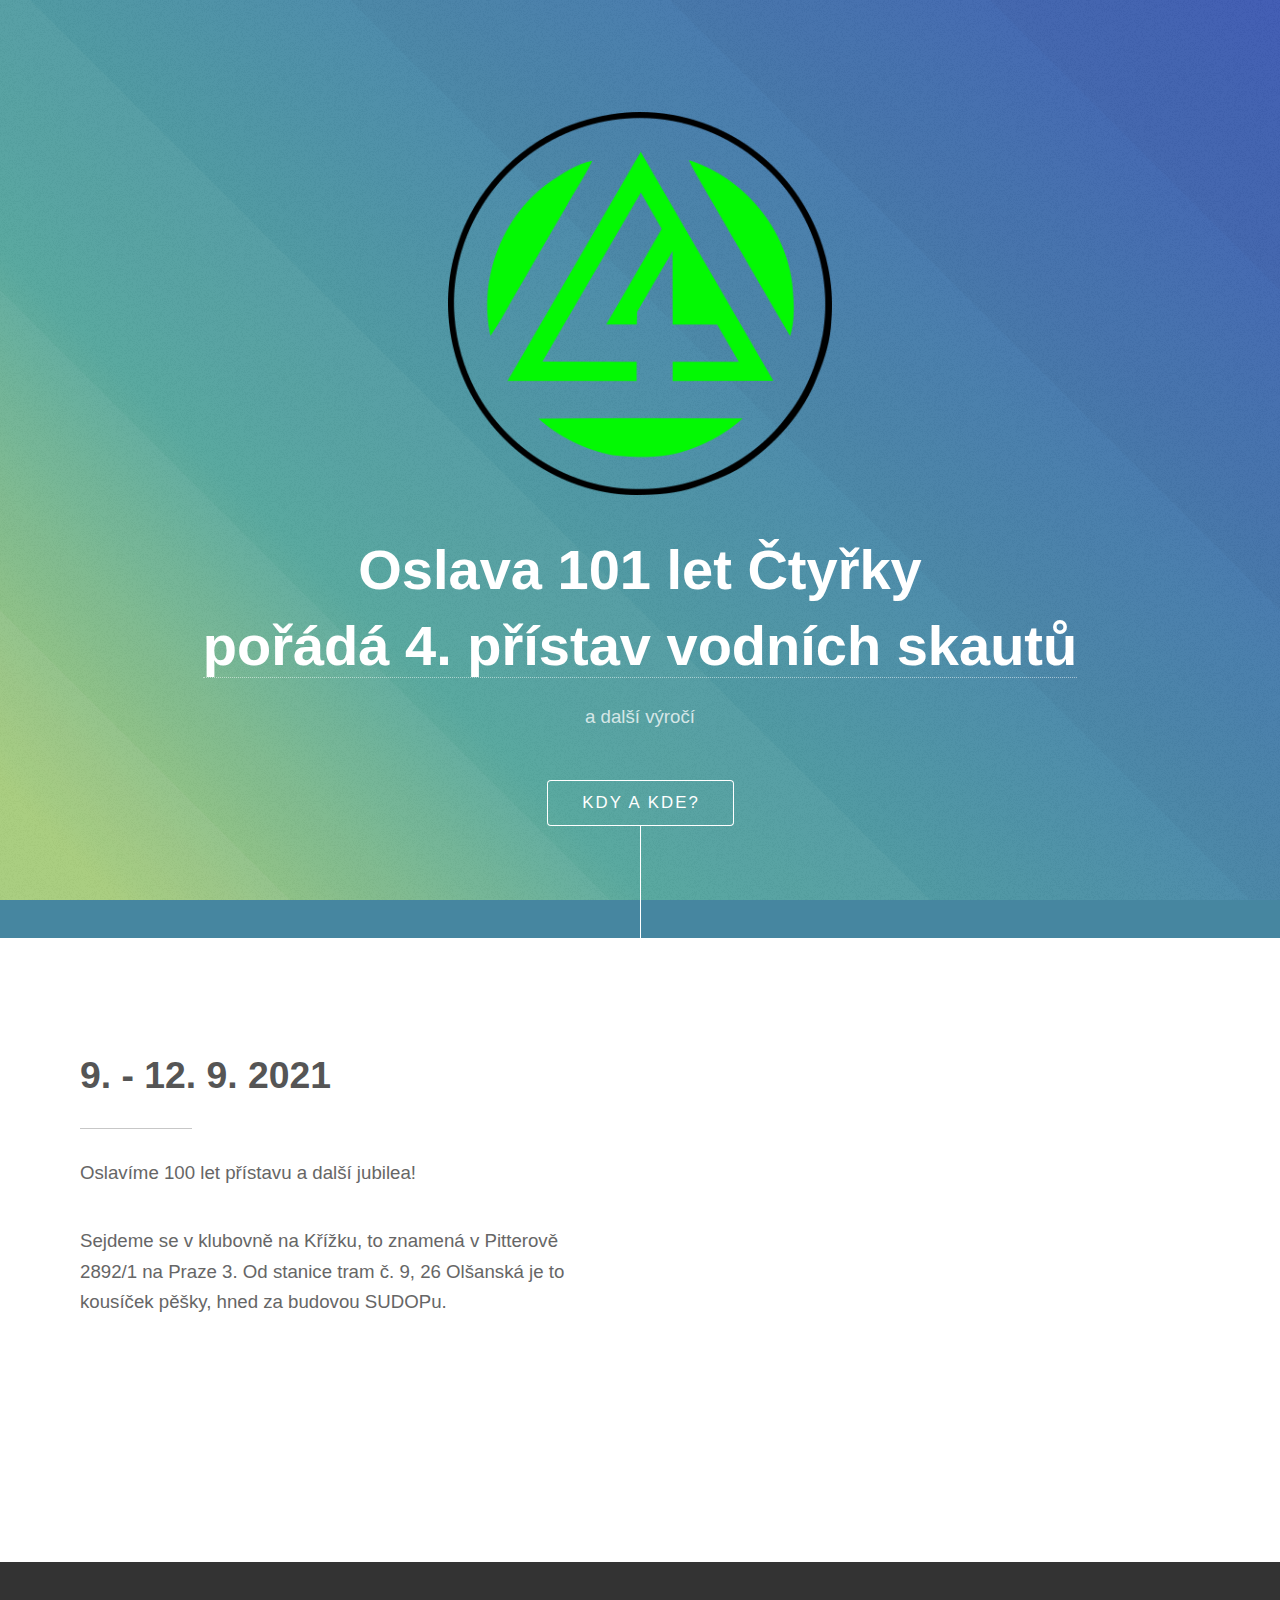
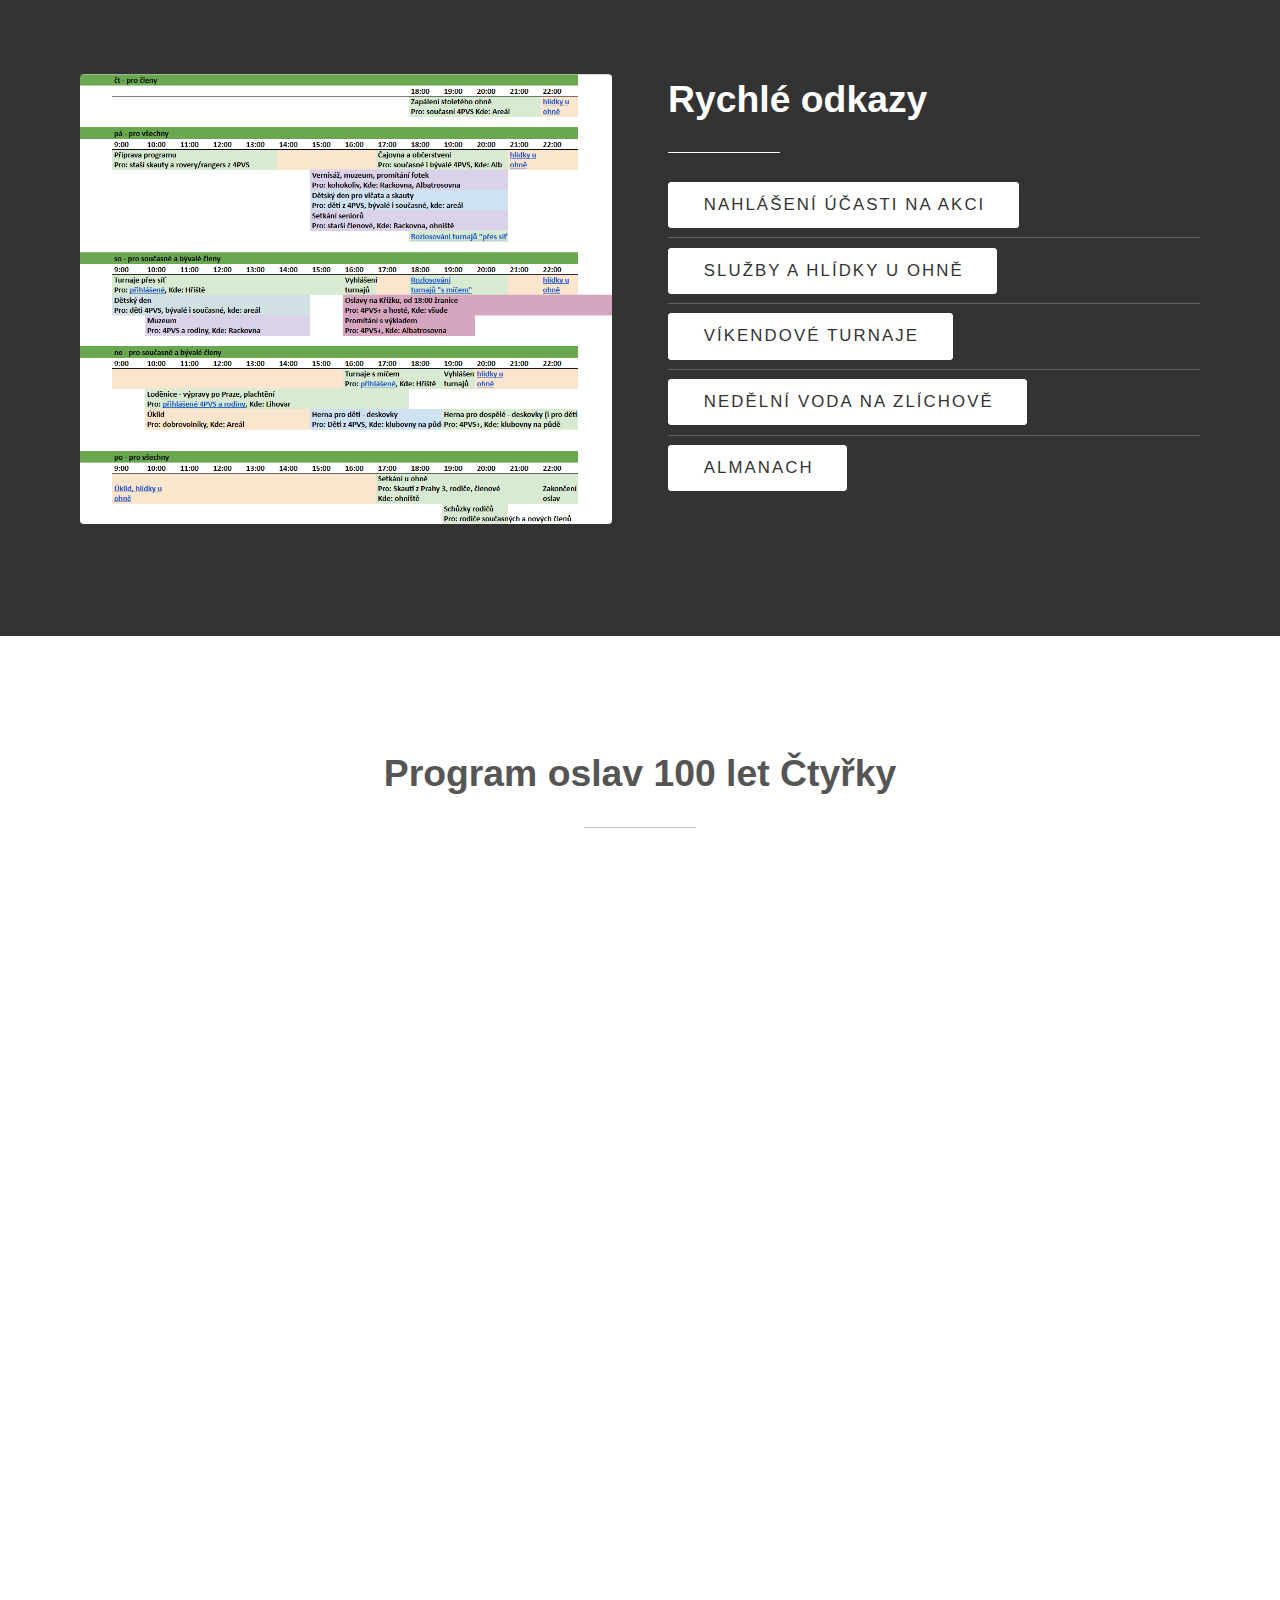
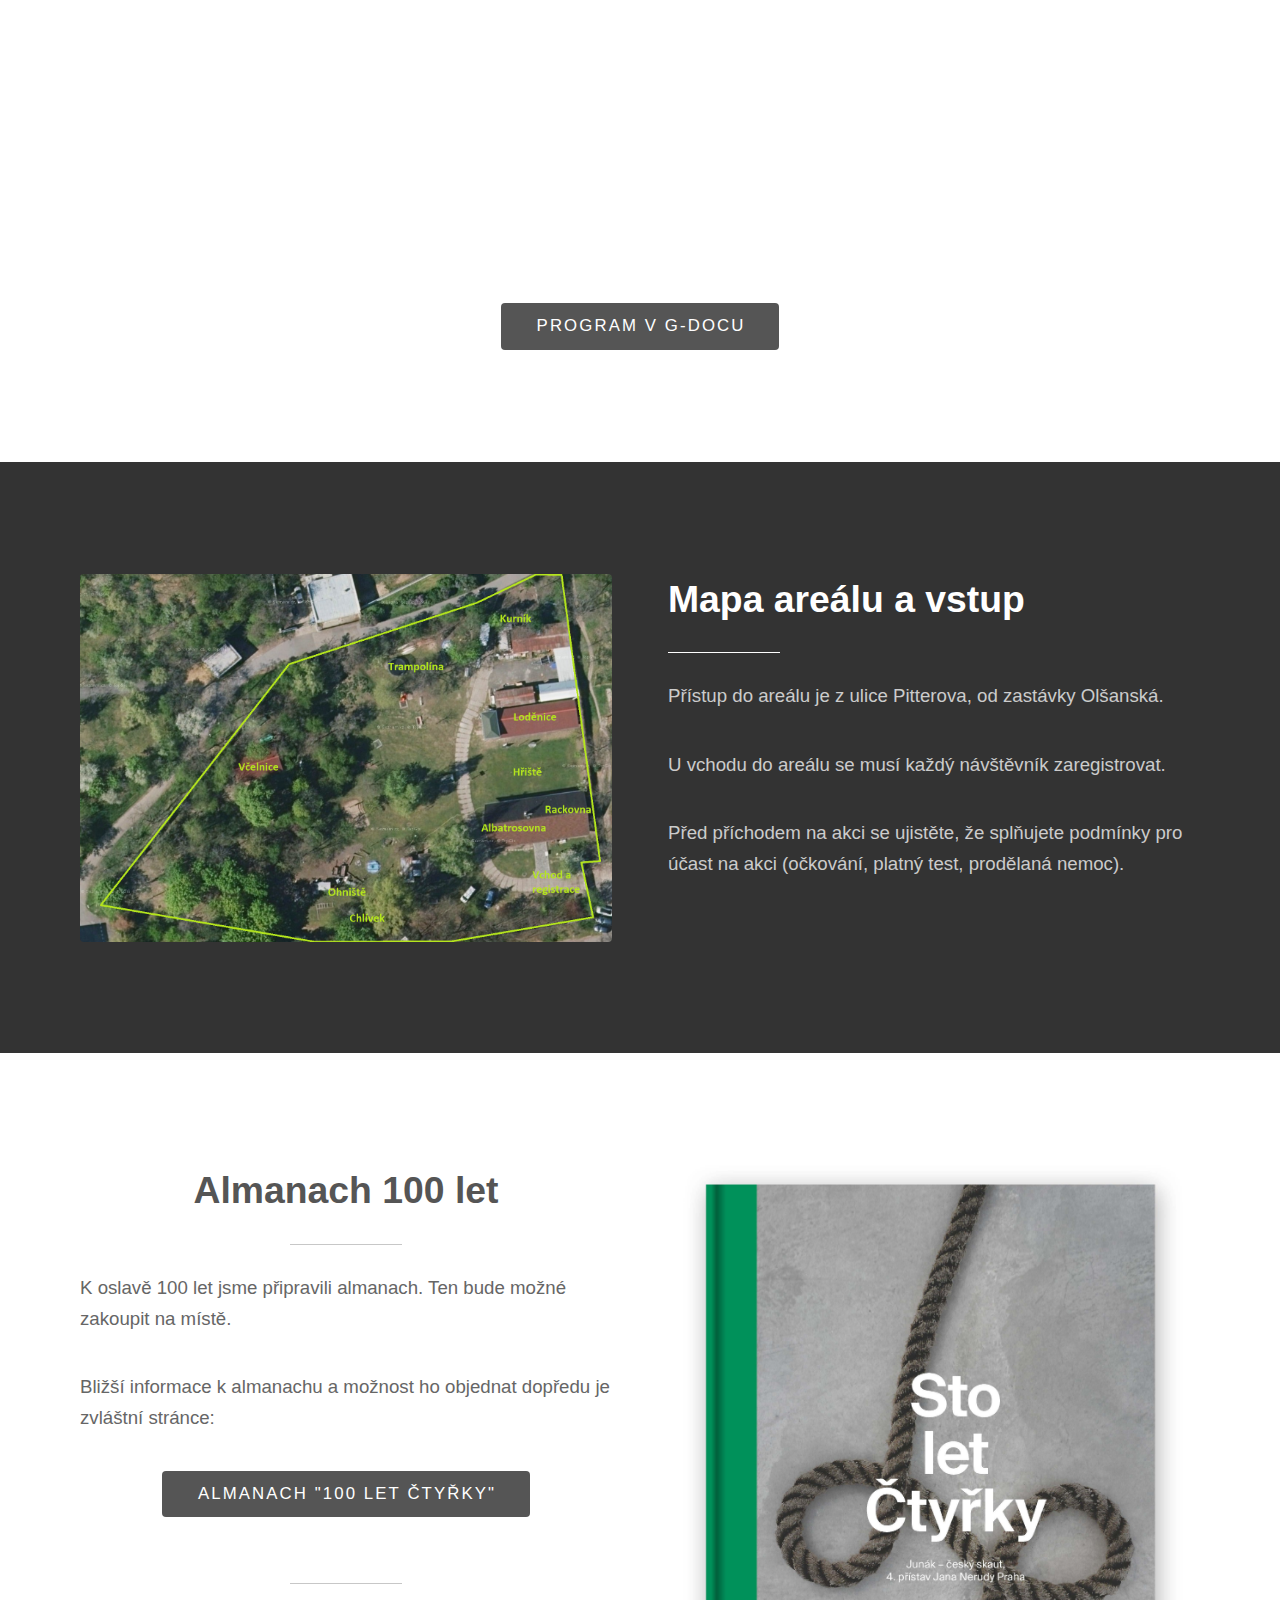
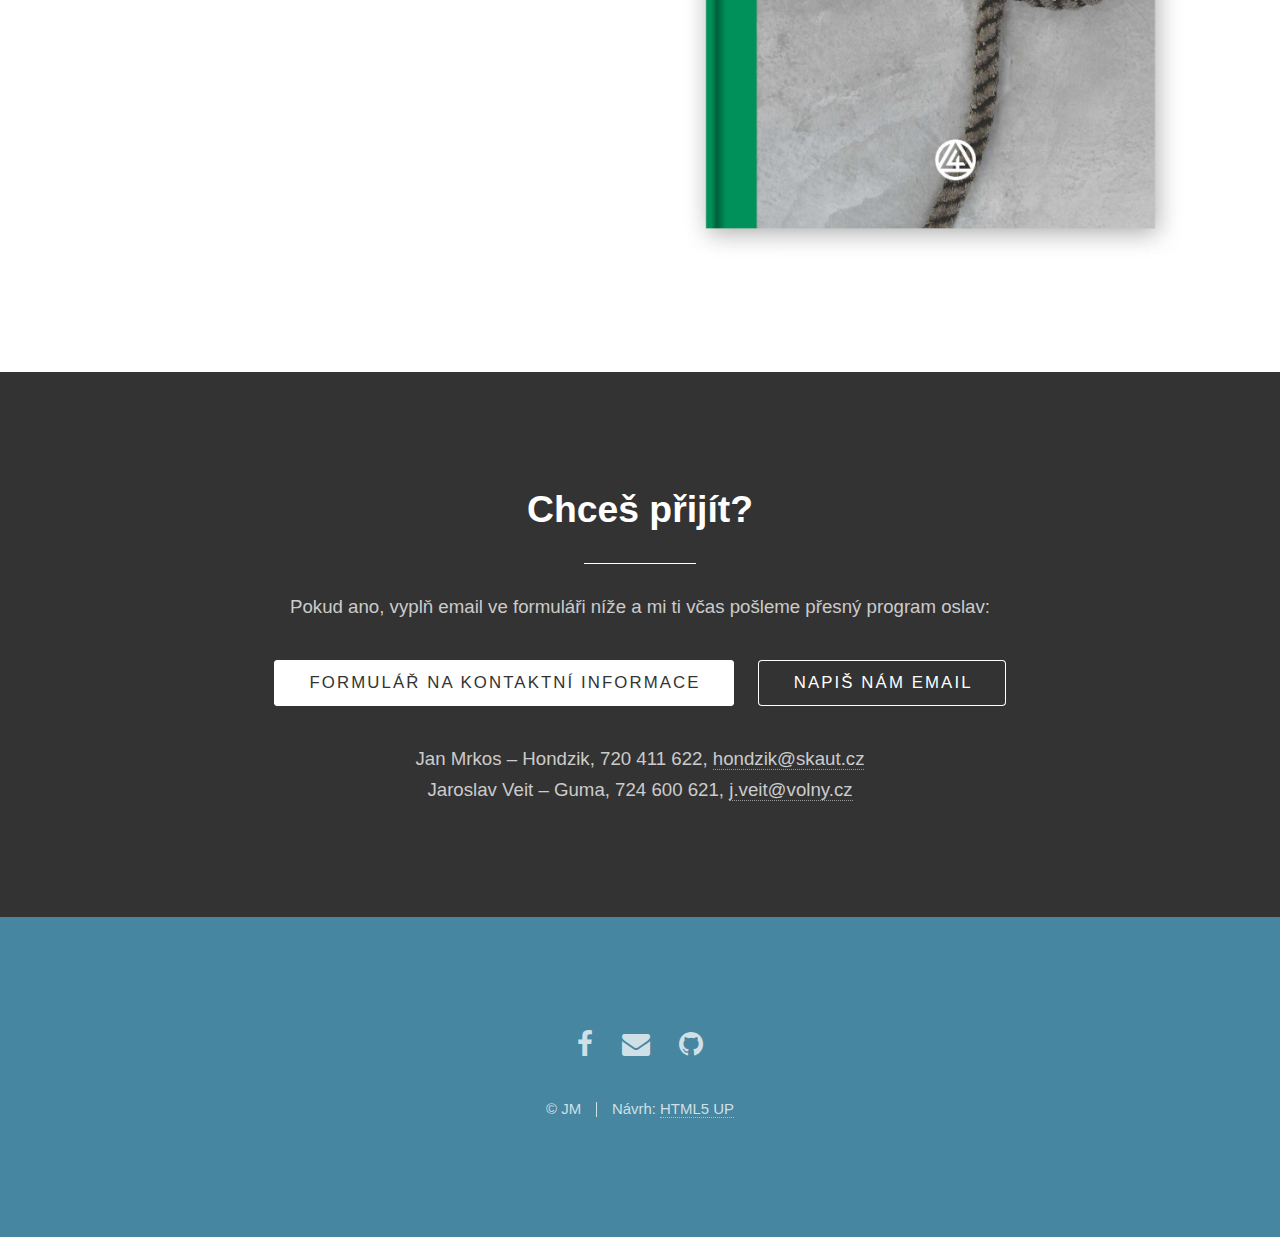
==== commit ba1b6b4b: "Updated website for the event" ====
--- a/index.html
+++ b/index.html
@@ -47,19 +47,11 @@
 							<header class="major">
 								<h2>9. - 12. 9. 2021</h2>
 							</header>
-							<p> Oslavíme 101 let přístavu, a další, o jedničku krásnější jubilea! 
+							<p> Oslavíme 100 let přístavu a další jubilea! 
 							</p>
 							<p>
 								Sejdeme se v klubovně na Křížku, to znamená v Pitterově 2892/1 na Praze 3. Od stanice tram č. 9, 26 Olšanská je to kousíček pěšky, hned za budovou SUDOPu.
 							</p>
-							<header class="major align-center">
-								<h3>Pokud víš že přijdeš, můžeš nám to dát vědět zde:</h3>
-								<p></p>
-								<ul class="actions uniform">
-									<li><a href="https://forms.gle/m7ksFQe8QYwVyaS47" class="button special">Formulář na kontaktní informace</a></li>
-									<!-- <li><a target=blank href="https://docs.google.com/forms/d/e/1FAIpQLScnEZX4zOY1Xfl_6MESTXxEayy6V4E1lEg23z8oe1VpJ_IcXw/viewform" class="button special">Nezávazné nahlášení účastí na programy</a></li> -->
-								</ul>
-							</header>
 						</div>
 						<!-- <div class="6u$ 12u$(medium) important(medium)">
 							<span class="image fit"><img src="images/pic01.jpg" alt="" /></span>
@@ -93,23 +85,27 @@
 				<div class="container">
 					<div class="row 150%">
 						<div class="6u 12u$(medium)">
-							<ul class="major-icons">
-								<li><span class="icon style1 major"></span></li>
-								<li><span class="icon style2 major"></span></li>
-								<li><span class="icon style3 major"></span></li>
-								<li><span class="icon style4 major fa-glass"></span></li>
-								<li><span class="icon style5 major"></span></li>
-								<li><span class="icon style6 major"></span></li>
-							</ul>
+							<span class="image fit">
+								<a target=blank href="https://docs.google.com/spreadsheets/d/e/2PACX-1vQEsdUf8n5zvILdGh6adytq-5LMnYRk3UZ0TKWcvxqcax6BiiU6iATXjcWmnILTmqtrKtvaGRgVqRpF/pubhtml?gid=1184985185&single=true">
+									<img src="images/program_100_let.png" alt="" />
+								</a>
+							</span>
 						</div>
 						<div class="6u$ 12u$(medium)">
 							<header class="major">
-								<h2>Co všechno vlastně slavíme?</h2>
-							</header>
-							<p>Několi věcí najednou! Tak především je to již 101 let od založení 4. oddílu vodních skautů!</p>
-							<p>Kromě toho se před 116 lety narodil dlouholetý kapitán přístavu Ladislav Ritt - Nestor. </p>
-							<p>To ovšem nejsou jediné narozeniny. Slavíme také 61 let několika nestárnoucích členů. To znamená nezmarů jako jsou Guma, Rajče a Hanka.</p>
-							<p>Další výročí se týká naší nové klubovny na Křížku. Je to již 21 let od zahájení stavby. A dokonce 16 let od kolaudace. A stále ještě není vše hotovo. </p>
+								<h2>Rychlé odkazy</h2>
+							</header>
+							<ul class="alt">
+								<li>
+								<a href="https://forms.gle/m7ksFQe8QYwVyaS47" class="button special">Nahlášení účasti na akci</a>	</li>						
+								<li><a href="https://www.google.com/url?q=https://docs.google.com/spreadsheets/d/15HW1CJQBuAJRW-5ACt1rZqCTXWv1H75ZP1-6wj1rTgE/edit?usp%3Dsharing&sa=D&source=editors&ust=1629891098955000&usg=AOvVaw1S3WsjsveuE_Ucs_E0-CGI" class="button special">Služby a hlídky u ohně</a></li>
+								<li>
+								<a href="https://docs.google.com/spreadsheets/d/1Zw1SNQ-TZMmS9bU7Qi0ADIK9CxKqu_ns407qegaJ0AY/edit#gid=0" class="button special">Víkendové turnaje</a>	</li>	
+								<li>
+								<a href="https://docs.google.com/spreadsheets/d/1Yn91E_LQev6P0eDGmkvAjcSdUlDCWJfnOClL74iyqXQ/edit#gid=0" class="button special">Nedělní voda na Zlíchově</a>	</li>
+								<li>
+								<a href="almanach/index.html" class="button special">Almanach</a>	</li>	
+							</ul>
 						</div>
 					</div>
 				</div>
@@ -119,69 +115,84 @@
 			<section id="three" class="main style1">
 				<div class="container">
 					<div class="row 150%">
-						<header class="major align-center">
-							<h2>Program dne, večera a dalšího dne</h2>
-						</header>
-						<div class="6u 12u$(medium)">
-							<p>
-								Oslavy budou trvat symbolických 101 hodin - 4 dny, od čtvrtka 9. 9. do pondělí 13. 9. 2021. 
-								<!-- Některé programy jsou určeny jen pro určité skupiny, 	<a target=blank href="https://docs.google.com/spreadsheets/d/e/2PACX-1vS_Lvd99EjngUhoQ-IV5CY7UQK4pdVgKzj058oFmP3lBrYxZbKrC2eCpCM6WNL0dejQCn2C8_GsgbPe/pubhtml?gid=1184985185&single=true"> viz popisky programů </a>. -->
-							</p>
-							<p>
-								Detailní program akce budeme připravovat přes léto a zavčas ho pověsíme sem a dáme vám vědět emailem. 
-						 	</p>
-							<p>
-							Ke 100 letům jsme připravili almanach. Bližší informace a možnost si ho objednat je na zvláštní stránce:
-							</p>
+						<div class="12u$ 12u$(medium)">
 							<header class="major align-center">
-	
+								<h2>Program oslav 100 let Čtyřky</h2>
+							</header>
+							<iframe id="iframe" width=100% height=1000 src="https://docs.google.com/document/d/e/2PACX-1vTN0-V7TysjBMDlzGlDMp7BULPmiGnfsPzafci5Z2SJLJzGUkm87-5XEI2WoWO560pd6xFMOBLLV1kS/pub?embedded=true"></iframe>
+							<p></p>
+							<ul class="actions uniform align-center">
+								<li><a href="https://docs.google.com/document/d/1wGF-CMBXPx5rxdeT0U7WAxalACO4unTslu5C9bOm4Tc/edit?usp=sharing" class="button special">Program v g-docu</a></li>
+							</ul>
+						</div>
+					</div>
+				</div>
+			</section>
+
+		<!-- Four -->
+			<section id="two" class="main style2">
+				<div class="container">
+					<div class="row 150%">
+						<div class="6u 12u$(medium)">
+							<span class="image fit">
+								<a target=blank href="images/mapa_arealu.png">
+									<img src="images/mapa_arealu.png" alt="" />
+								</a>
+							</span>
+						</div>
+						<div class="6u$ 12u$(medium)">
+							<header class="major">
+								<h2>Mapa areálu a vstup</h2>
+							</header>
+							<p>
+							Přístup do areálu je z ulice Pitterova, od zastávky Olšanská.
+							</p>
+							<p>
+							U vchodu do areálu se musí každý návštěvník zaregistrovat. 
+							</p>
+							<p>
+							Před příchodem na akci se ujistěte, že splňujete podmínky pro účast na akci (očkování, platný test, prodělaná nemoc). 
+							</p>
+						</div>
+					</div>
+				</div>
+			</section>
+
+		<!-- Five -->
+			<section id="three" class="main style1">
+				<div class="container">
+					<div class="row 150%">
+						<!-- <div class="12u 12u$(medium)"></div>
+						</div> -->
+						<div class="6u 12u$(medium)">
+							<header class="major align-center">
+								<h2>Almanach 100 let</h2>
+							</header>
+							<p>
+							K oslavě 100 let jsme připravili almanach. Ten bude možné zakoupit na místě. 
+							</p>
+							<p>
+							 Bližší informace k almanachu a možnost ho objednat dopředu je zvláštní stránce:
+							</p>
+							<header class="major align-center">
 								<ul class="actions uniform">
 									<li><a href="almanach/index.html" class="button special">Almanach "100 let Čtyřky"</a></li>
 								</ul>
 							</header>
-
-							<!-- <p> -->
-				
-
-								<!-- Moc nám pomůže, když se na programy (nezávazně) přihlásíte:
-								<ul class="actions uniform align-center">
-									<li><a target=blank href="https://docs.google.com/forms/d/e/1FAIpQLScnEZX4zOY1Xfl_6MESTXxEayy6V4E1lEg23z8oe1VpJ_IcXw/viewform" class="button special">Přihlašování</a></li>
-								</ul>
-								Výjímkou je (kapacitně omezené) nedělní splouvání Sázavy <a target=blank href="files/Sazava_2020_info.pdf">(detaily zde)</a>, 
-								určené především bývalým členům a rodičům s dětmi. Zájemci se hlásí přímo organizátorovi, Rajčeti, na email 
-								<a href="mailto:petr.karlovsky@nipax.cz">petr.karlovsky@nipax.cz</a> -->
-							<!-- </p> -->
-						 <!-- <iframe src="https://docs.google.com/spreadsheets/d/e/2PACX-1vS_Lvd99EjngUhoQ-IV5CY7UQK4pdVgKzj058oFmP3lBrYxZbKrC2eCpCM6WNL0dejQCn2C8_GsgbPe/pubhtml?gid=1184985185&amp;single=true&amp;widget=true&amp;headers=false"
-						 frameborder="0" marginwidth="0" marginheight="0" width="650" height="500"></iframe> -->
-						</div>
-						<div class="6u$ 12u$(medium) important(medium)">
-							
-							<h3>Velmi předběžný program:</h3>
-							<ul class="alt">
-								<li><strong>Čtvrtek:</strong> zapálení ohně, začátek oslav</li>
-								<li><strong>Pátek:</strong> setkání bývalých členů, otevření muzea</li>
-								<li><strong>Sobota:</strong> splouvání řeky, dětský den, muzeum, promítání, hlavní večerní oslava </li>
-								<li><strong>Neděle:</strong> sportovní turnaje, plachtění</li>
-								<li><strong>Pondělí:</strong> ukončení oslav</li>
-							</ul>
-							
-						</div>
-
-						<!-- <span class="image fit">
-							<a target=blank href="https://docs.google.com/spreadsheets/d/e/2PACX-1vS_Lvd99EjngUhoQ-IV5CY7UQK4pdVgKzj058oFmP3lBrYxZbKrC2eCpCM6WNL0dejQCn2C8_GsgbPe/pubhtml?gid=1184985185&single=true">
-								<img src="images/program_100_let.jpg" alt="" />
-							</a>
-						</span> -->
-
-						<!-- <header class="major align-center">
-							<h2>Přijď i třeba jen na chvilku!</h2>
-							<p>Sobotní oslavu je možné protáhnout až do nedělního rána. V klubovně lze uložit ke spánku děti i dospělé, takže nemusíte spěchat pryč.</p>
-						</header> -->
-					</div>
-				</div>
-			</section>
-
-		<!-- Four -->
+						</div>
+						<div class="6u 12u$(medium)">
+							<span class="image fit">
+								<a target=blank href="https://docs.google.com/spreadsheets/d/e/2PACX-1vS_Lvd99EjngUhoQ-IV5CY7UQK4pdVgKzj058oFmP3lBrYxZbKrC2eCpCM6WNL0dejQCn2C8_GsgbPe/pubhtml?gid=1184985185&single=true">
+									<img src="almanach/obalka_orig.jpg" alt="" />
+								</a>
+							</span>
+						</div>
+					</div>
+				</div>
+			</section>
+		
+
+		<!-- Six -->
 			<section id="four" class="main style2 special">
 				<div class="container">
 					<header class="major">
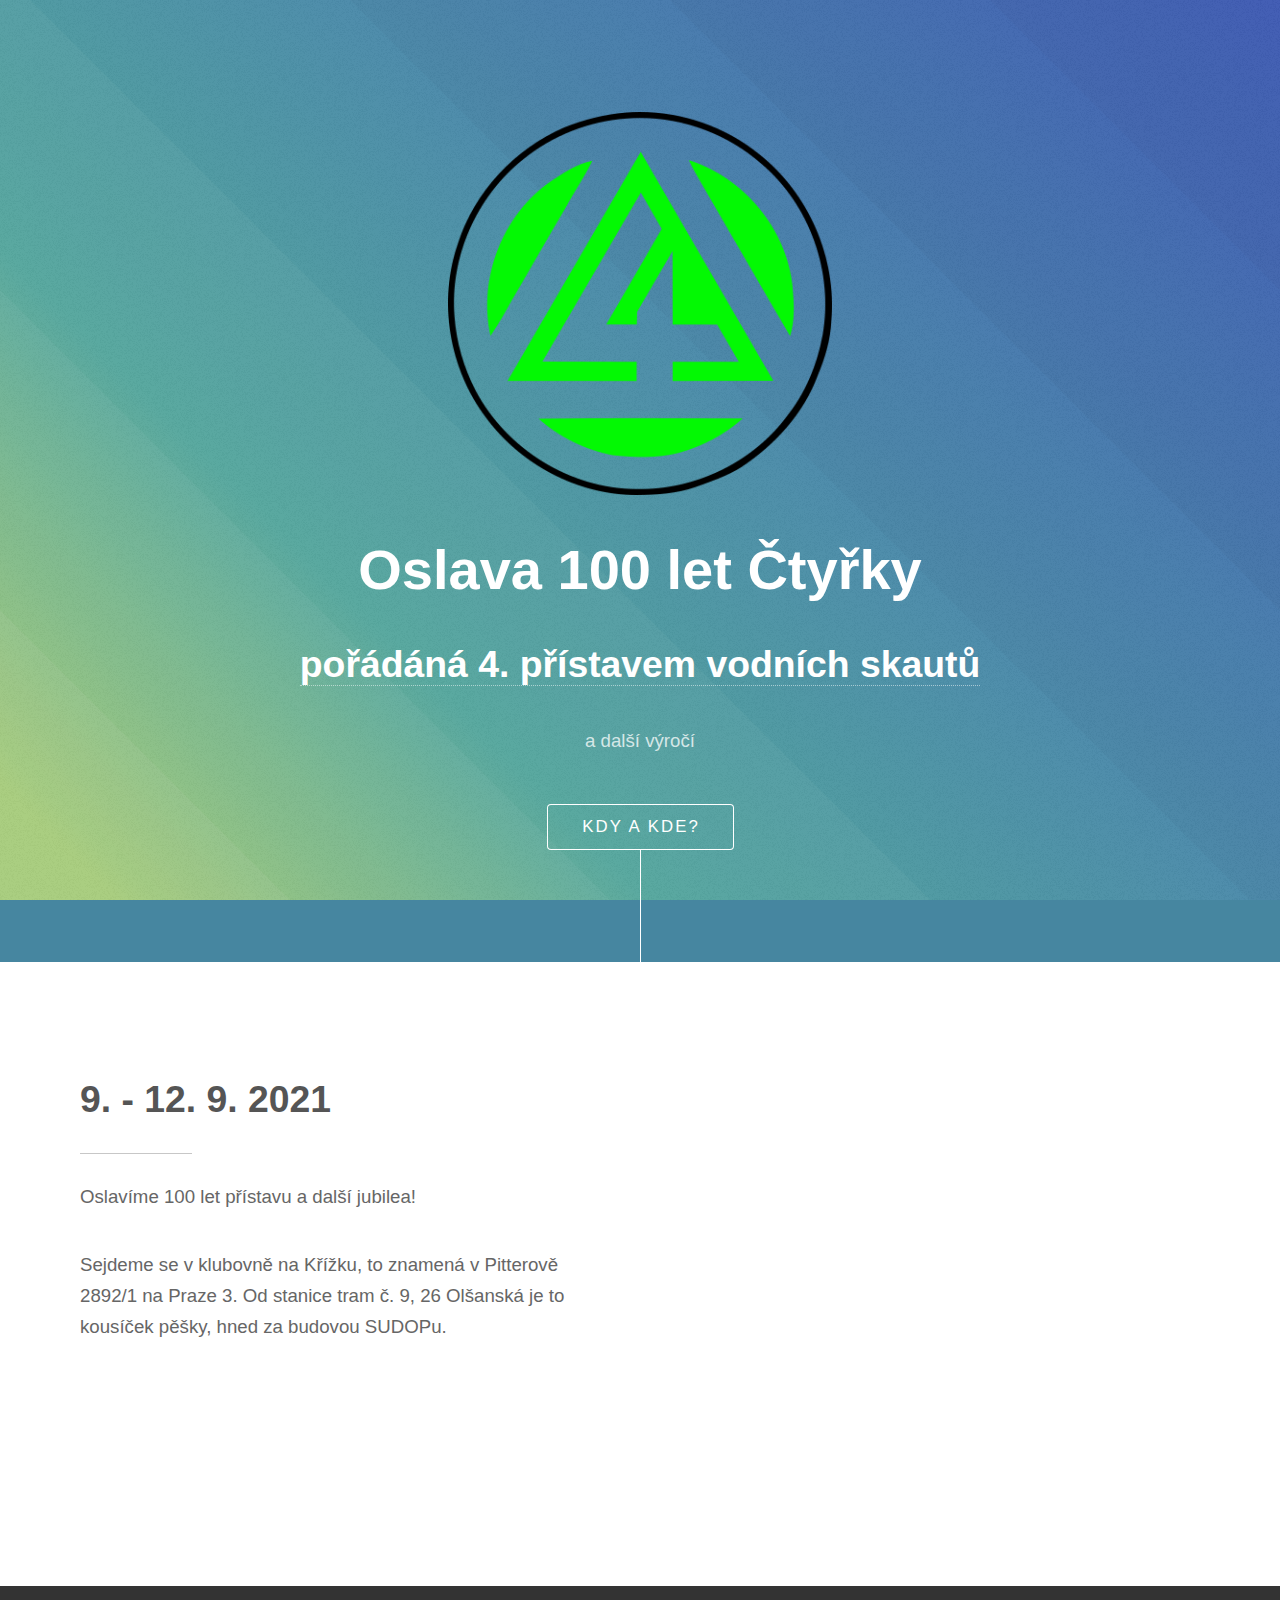
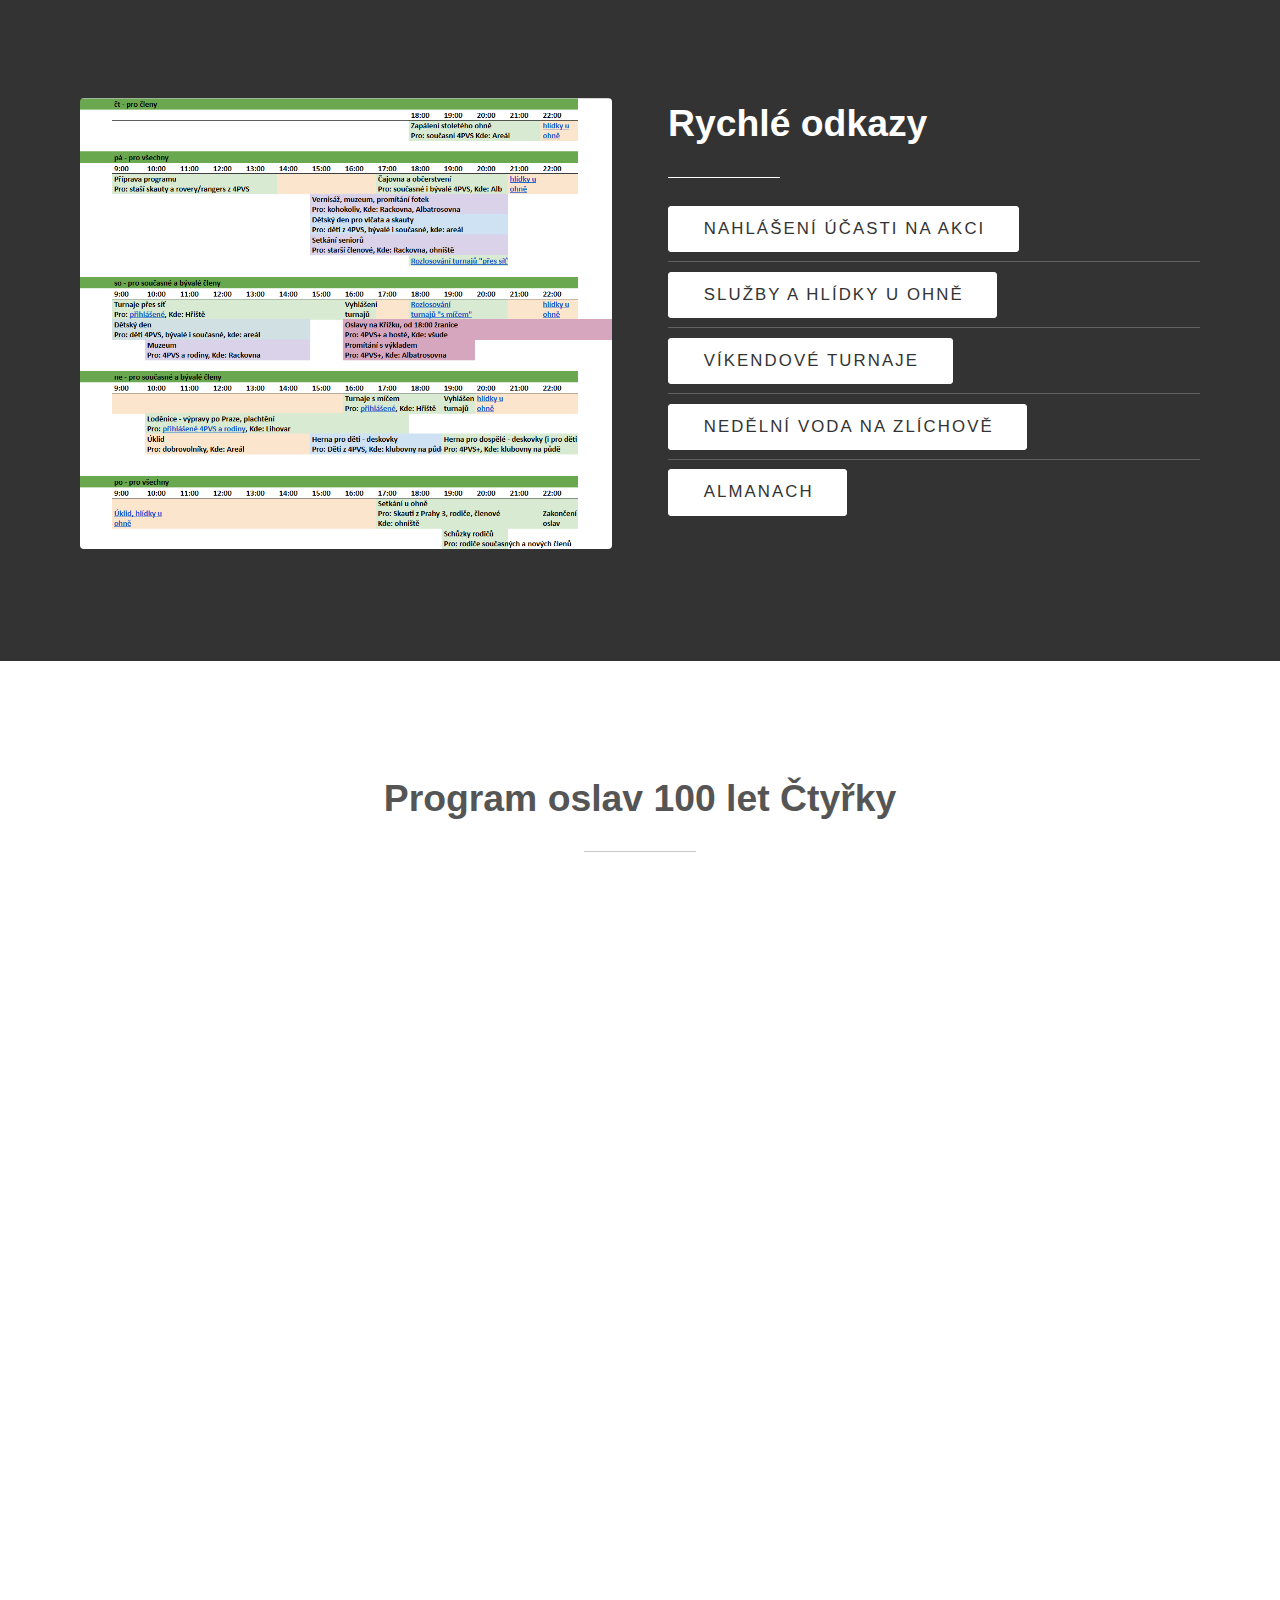
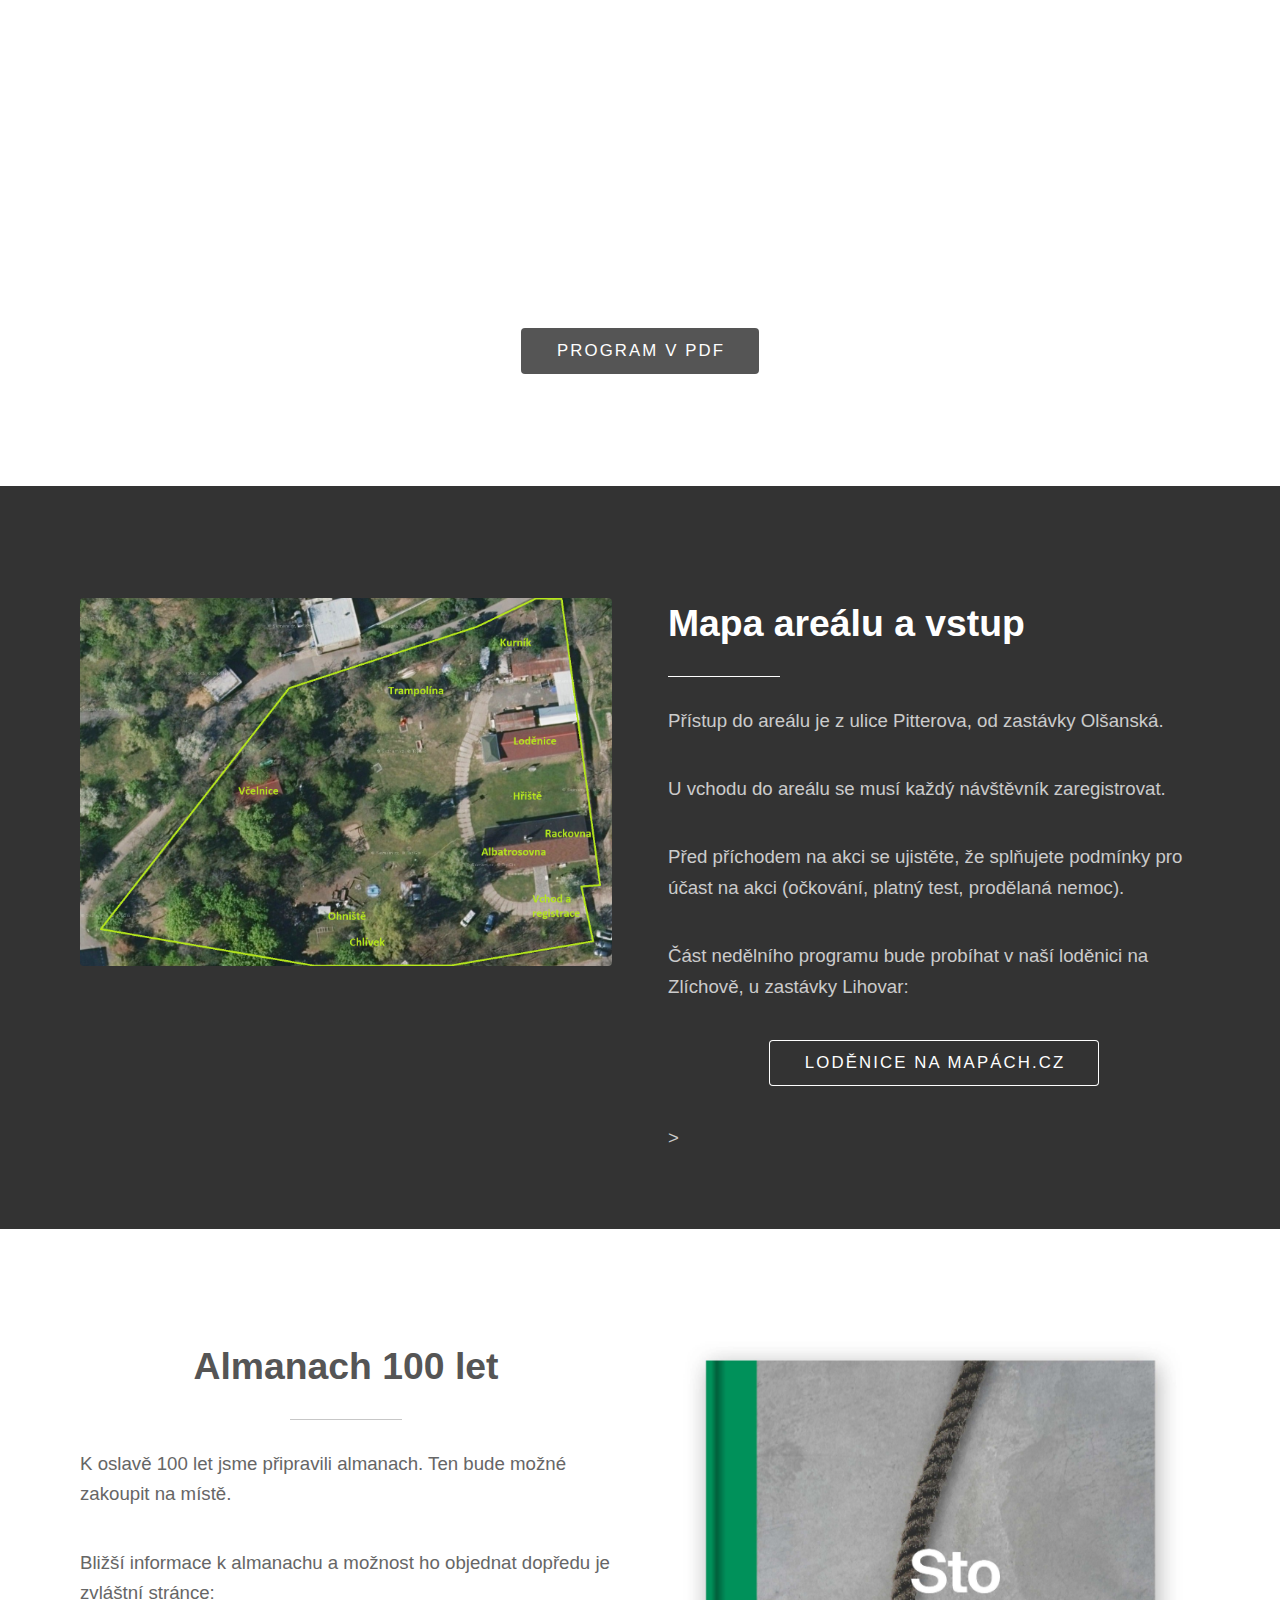
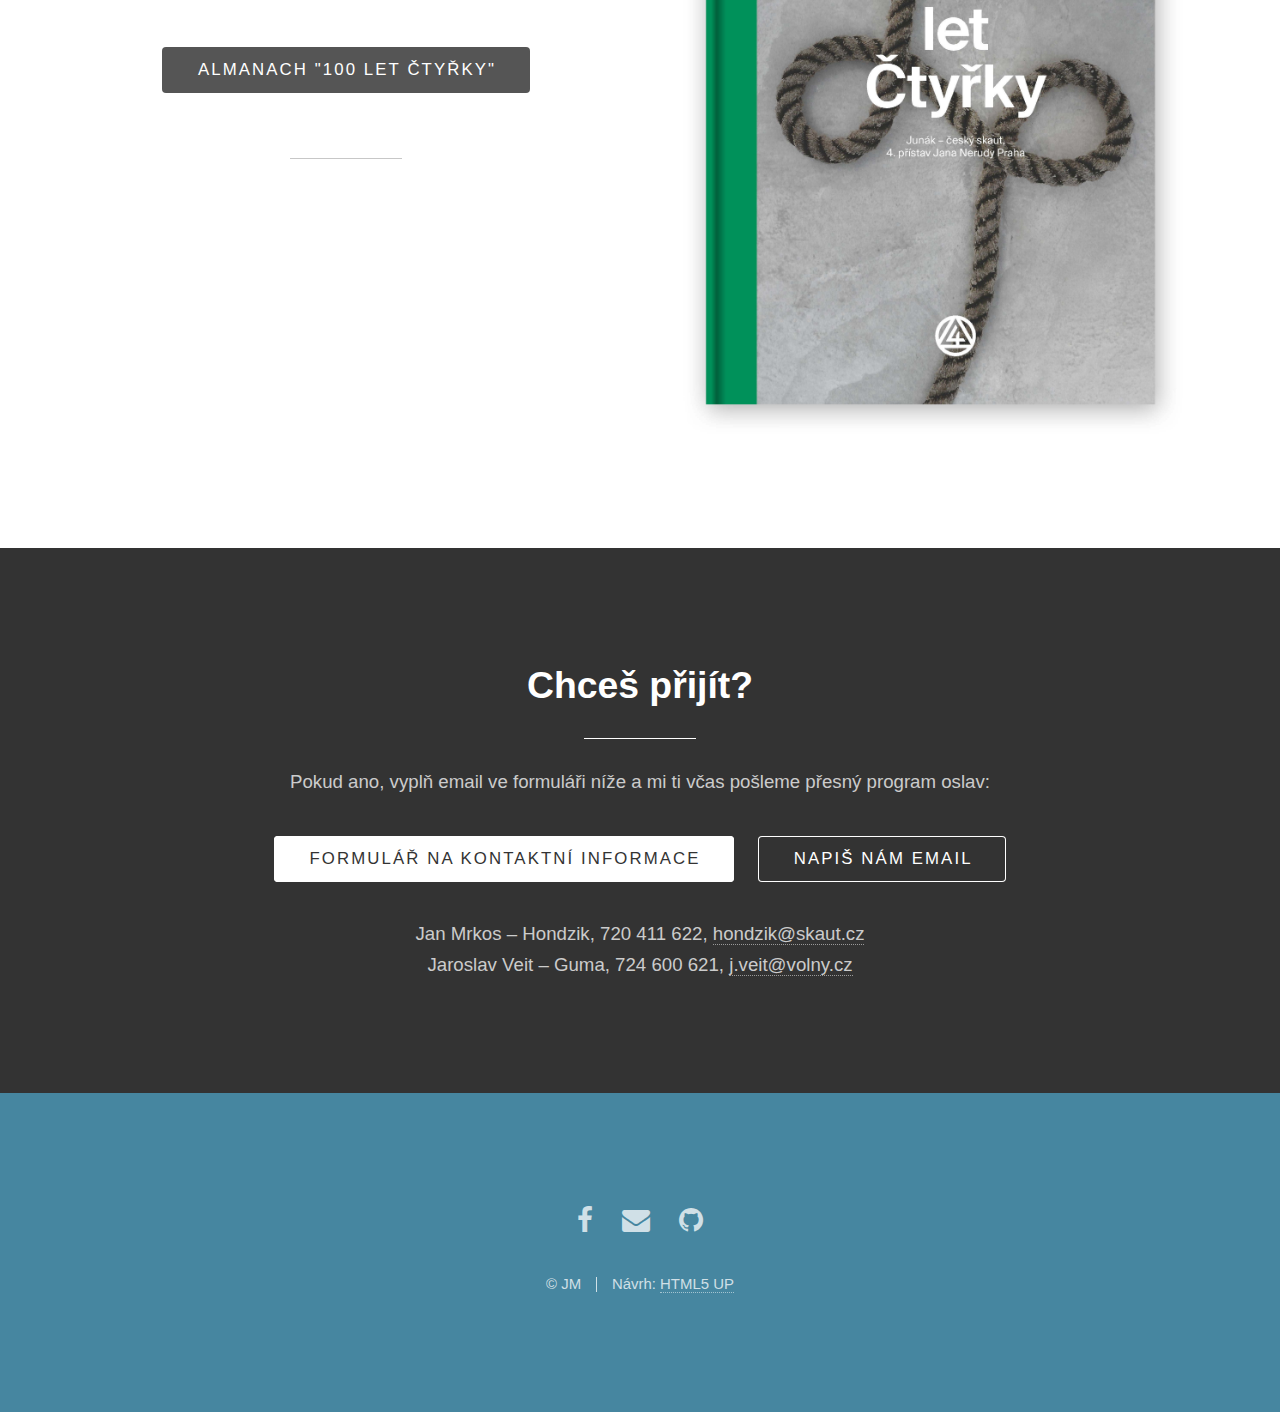
==== commit 0a52779a: "Fixes and program in pdf" ====
--- a/index.html
+++ b/index.html
@@ -17,7 +17,7 @@
 		<!-- favicon-->
 		<link rel="shortcut icon" type="image/x-icon" href="favicon.ico"/>
 
-		<title>Oslava 101 let Čtyřky</title>
+		<title>Oslava 100 let Čtyřky</title>
 		<meta name="viewport" content="width=device-width, initial-scale=1" />
 		<!--[if lte IE 8]><script src="assets/js/ie/html5shiv.js"></script><![endif]-->
 		<link rel="stylesheet" href="assets/css/main.css" />
@@ -30,8 +30,8 @@
 			<section id="header">
 				<div class="inner">
 					<span class="image ctyrka"><img src="images/ctyrka.png" alt="ctyrka" /></span>
-					<h1>Oslava 101 let Čtyřky<br />
-					<a href="http://4pvs.nipax.cz/">pořádá 4. přístav vodních skautů</a></h1>
+					<h1>Oslava 100 let Čtyřky</h1><br />
+					<h2><a href="http://4pvs.nipax.cz/">pořádáná 4. přístavem vodních skautů</a></h2>
 					<p>a další výročí<br />
 					<ul class="actions">
 						<li><a href="#one" class="button scrolly">Kdy a kde?</a></li>
@@ -57,7 +57,7 @@
 							<span class="image fit"><img src="images/pic01.jpg" alt="" /></span>
 						</div> -->
 						<div class="6u$ 12u$(medium) important(medium)">
-							<span id="mapa" class="mapa fit" style="width:600px; height:400px;"></span>
+							<span id="mapa" class="mapa fit" style="width:100%; height:400px;"></span>
 							<script>
 							var center = SMap.Coords.fromWGS84(14.4632006, 50.0842258); // nastavení středu zobrazené mapy
 							var zoom = 16; // nastavení přiblížení mapy
@@ -122,7 +122,7 @@
 							<iframe id="iframe" width=100% height=1000 src="https://docs.google.com/document/d/e/2PACX-1vTN0-V7TysjBMDlzGlDMp7BULPmiGnfsPzafci5Z2SJLJzGUkm87-5XEI2WoWO560pd6xFMOBLLV1kS/pub?embedded=true"></iframe>
 							<p></p>
 							<ul class="actions uniform align-center">
-								<li><a href="https://docs.google.com/document/d/1wGF-CMBXPx5rxdeT0U7WAxalACO4unTslu5C9bOm4Tc/edit?usp=sharing" class="button special">Program v g-docu</a></li>
+								<li><a href="files/Program 100 - tisk.pdf" class="button special">Program v pdf</a></li>
 							</ul>
 						</div>
 					</div>
@@ -153,6 +153,10 @@
 							<p>
 							Před příchodem na akci se ujistěte, že splňujete podmínky pro účast na akci (očkování, platný test, prodělaná nemoc). 
 							</p>
+							<p> 
+							Část nedělního programu bude probíhat v naší loděnici na Zlíchově, u zastávky Lihovar:
+							<div class="align-center"><a href="https://en.mapy.cz/zakladni?uc=9g.-RxXluX&ud=50%C2%B03%272.459%22N%2C+14%C2%B024%2740.531%22E&ut=Lod%C4%9Bnice&vlastni-body=&x=14.4111032&y=50.0503143&z=18" class="button">loděnice na mapách.cz</a></div>
+							</p>>
 						</div>
 					</div>
 				</div>
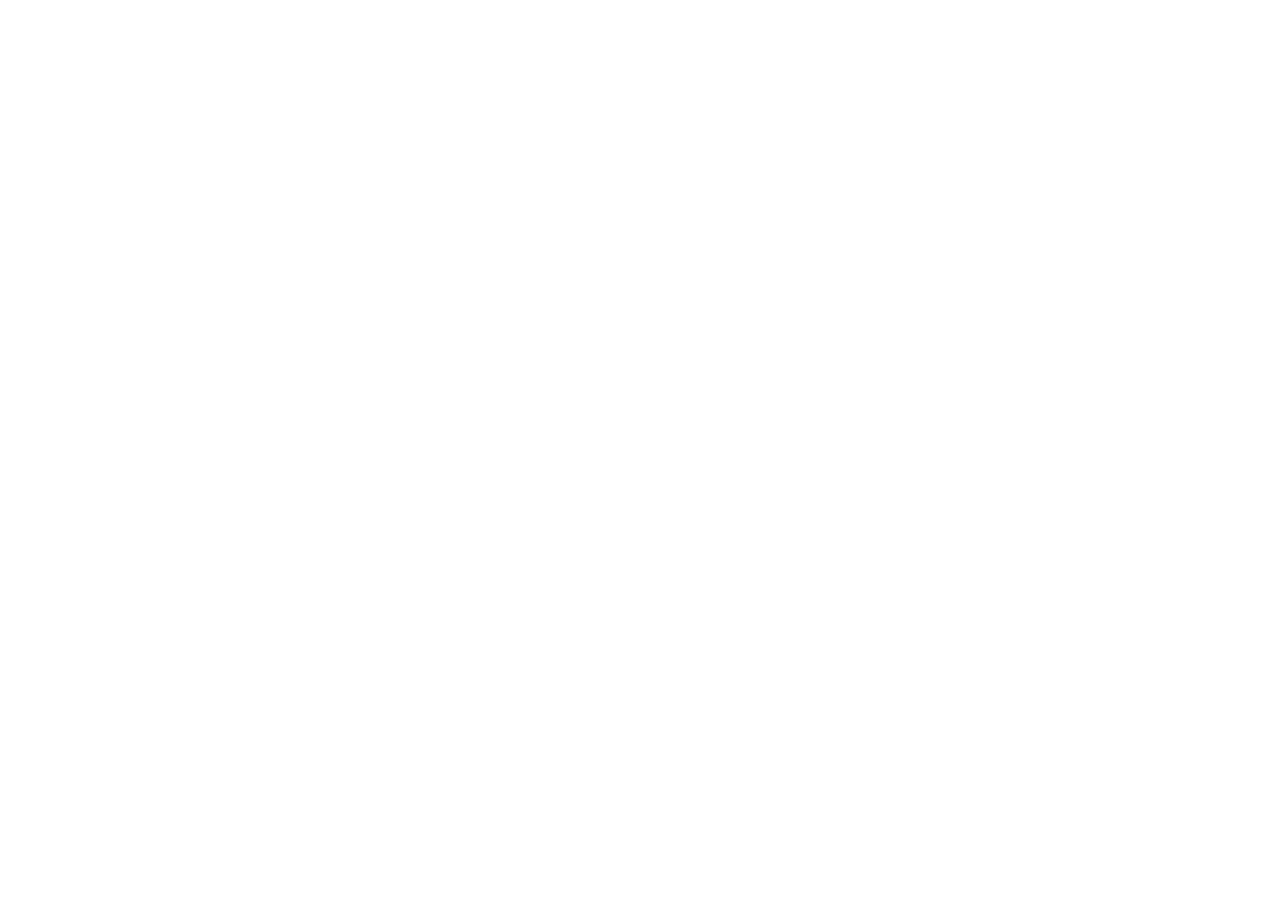
==== commit 0b27f4a3: "Added redirect to main web and adaptation group infopage." ====
--- a/index.html
+++ b/index.html
@@ -1,237 +1,13 @@
-﻿<!DOCTYPE HTML>
-<!--
-	Photon by HTML5 UP
-	html5up.net | @n33co
-	Free for personal and commercial use under the CCA 3.0 license (html5up.net/license)
-
-	Adapted by Jan Mrkos, 18. 7. 2015
-	Updated in 2020.
--->
-<html>
-	<head>
-		<meta charset="utf-8" />
-		<!--MAPY CZ Skripty-->
-		<script type="text/javascript" src="https://api.mapy.cz/loader.js"></script>
-    <script type="text/javascript">Loader.load()</script>
-
-		<!-- favicon-->
-		<link rel="shortcut icon" type="image/x-icon" href="favicon.ico"/>
-
-		<title>Oslava 100 let Čtyřky</title>
-		<meta name="viewport" content="width=device-width, initial-scale=1" />
-		<!--[if lte IE 8]><script src="assets/js/ie/html5shiv.js"></script><![endif]-->
-		<link rel="stylesheet" href="assets/css/main.css" />
-		<!--[if lte IE 8]><link rel="stylesheet" href="assets/css/ie8.css" /><![endif]-->
-		<!--[if lte IE 9]><link rel="stylesheet" href="assets/css/ie9.css" /><![endif]-->
-	</head>
-	<body>
-
-		<!-- Header -->
-			<section id="header">
-				<div class="inner">
-					<span class="image ctyrka"><img src="images/ctyrka.png" alt="ctyrka" /></span>
-					<h1>Oslava 100 let Čtyřky</h1><br />
-					<h2><a href="http://4pvs.nipax.cz/">pořádáná 4. přístavem vodních skautů</a></h2>
-					<p>a další výročí<br />
-					<ul class="actions">
-						<li><a href="#one" class="button scrolly">Kdy a kde?</a></li>
-					</ul>
-				</div>
-			</section>
-
-		<!-- One -->
-			<section id="one" class="main style1">
-				<div class="container">
-					<div class="row 150%">
-						<div class="6u 12u$(medium)">
-							<header class="major">
-								<h2>9. - 12. 9. 2021</h2>
-							</header>
-							<p> Oslavíme 100 let přístavu a další jubilea! 
-							</p>
-							<p>
-								Sejdeme se v klubovně na Křížku, to znamená v Pitterově 2892/1 na Praze 3. Od stanice tram č. 9, 26 Olšanská je to kousíček pěšky, hned za budovou SUDOPu.
-							</p>
-						</div>
-						<!-- <div class="6u$ 12u$(medium) important(medium)">
-							<span class="image fit"><img src="images/pic01.jpg" alt="" /></span>
-						</div> -->
-						<div class="6u$ 12u$(medium) important(medium)">
-							<span id="mapa" class="mapa fit" style="width:100%; height:400px;"></span>
-							<script>
-							var center = SMap.Coords.fromWGS84(14.4632006, 50.0842258); // nastavení středu zobrazené mapy
-							var zoom = 16; // nastavení přiblížení mapy
-
-							var mapa = new SMap(JAK.gel("mapa"), center, zoom);
-
-							mapa.addDefaultLayer(SMap.DEF_SMART_BASE).enable(); // nastavení a zobrazení mapového podkladu
-							mapa.addDefaultControls(); // přidání základních ovládacích prvků
-
-							var vrstvaZnacek = new SMap.Layer.Marker(); // přidání vrstvy se značkami
-							mapa.addLayer(vrstvaZnacek);
-							vrstvaZnacek.enable();
-
-							var umisteniZnacky = SMap.Coords.fromWGS84(14.4632006, 50.0842258);
-							var znacka = new SMap.Marker(umisteniZnacky, "znacka", {}); // přidání konkrétní značky
-							vrstvaZnacek.addMarker(znacka);
-							</script>
-						</div>
-					</div>
-				</div>
-			</section>
-
-		<!-- Two -->
-			<section id="two" class="main style2">
-				<div class="container">
-					<div class="row 150%">
-						<div class="6u 12u$(medium)">
-							<span class="image fit">
-								<a target=blank href="https://docs.google.com/spreadsheets/d/e/2PACX-1vQEsdUf8n5zvILdGh6adytq-5LMnYRk3UZ0TKWcvxqcax6BiiU6iATXjcWmnILTmqtrKtvaGRgVqRpF/pubhtml?gid=1184985185&single=true">
-									<img src="images/program_100_let.png" alt="" />
-								</a>
-							</span>
-						</div>
-						<div class="6u$ 12u$(medium)">
-							<header class="major">
-								<h2>Rychlé odkazy</h2>
-							</header>
-							<ul class="alt">
-								<li>
-								<a href="https://forms.gle/m7ksFQe8QYwVyaS47" class="button special">Nahlášení účasti na akci</a>	</li>						
-								<li><a href="https://www.google.com/url?q=https://docs.google.com/spreadsheets/d/15HW1CJQBuAJRW-5ACt1rZqCTXWv1H75ZP1-6wj1rTgE/edit?usp%3Dsharing&sa=D&source=editors&ust=1629891098955000&usg=AOvVaw1S3WsjsveuE_Ucs_E0-CGI" class="button special">Služby a hlídky u ohně</a></li>
-								<li>
-								<a href="https://docs.google.com/spreadsheets/d/1Zw1SNQ-TZMmS9bU7Qi0ADIK9CxKqu_ns407qegaJ0AY/edit#gid=0" class="button special">Víkendové turnaje</a>	</li>	
-								<li>
-								<a href="https://docs.google.com/spreadsheets/d/1Yn91E_LQev6P0eDGmkvAjcSdUlDCWJfnOClL74iyqXQ/edit#gid=0" class="button special">Nedělní voda na Zlíchově</a>	</li>
-								<li>
-								<a href="almanach/index.html" class="button special">Almanach</a>	</li>	
-							</ul>
-						</div>
-					</div>
-				</div>
-			</section>
-
-		<!-- Three -->
-			<section id="three" class="main style1">
-				<div class="container">
-					<div class="row 150%">
-						<div class="12u$ 12u$(medium)">
-							<header class="major align-center">
-								<h2>Program oslav 100 let Čtyřky</h2>
-							</header>
-							<iframe id="iframe" width=100% height=1000 src="https://docs.google.com/document/d/e/2PACX-1vTN0-V7TysjBMDlzGlDMp7BULPmiGnfsPzafci5Z2SJLJzGUkm87-5XEI2WoWO560pd6xFMOBLLV1kS/pub?embedded=true"></iframe>
-							<p></p>
-							<ul class="actions uniform align-center">
-								<li><a href="files/Program 100 - tisk.pdf" class="button special">Program v pdf</a></li>
-							</ul>
-						</div>
-					</div>
-				</div>
-			</section>
-
-		<!-- Four -->
-			<section id="two" class="main style2">
-				<div class="container">
-					<div class="row 150%">
-						<div class="6u 12u$(medium)">
-							<span class="image fit">
-								<a target=blank href="images/mapa_arealu.png">
-									<img src="images/mapa_arealu.png" alt="" />
-								</a>
-							</span>
-						</div>
-						<div class="6u$ 12u$(medium)">
-							<header class="major">
-								<h2>Mapa areálu a vstup</h2>
-							</header>
-							<p>
-							Přístup do areálu je z ulice Pitterova, od zastávky Olšanská.
-							</p>
-							<p>
-							U vchodu do areálu se musí každý návštěvník zaregistrovat. 
-							</p>
-							<p>
-							Před příchodem na akci se ujistěte, že splňujete podmínky pro účast na akci (očkování, platný test, prodělaná nemoc). 
-							</p>
-							<p> 
-							Část nedělního programu bude probíhat v naší loděnici na Zlíchově, u zastávky Lihovar:
-							<div class="align-center"><a href="https://en.mapy.cz/zakladni?uc=9g.-RxXluX&ud=50%C2%B03%272.459%22N%2C+14%C2%B024%2740.531%22E&ut=Lod%C4%9Bnice&vlastni-body=&x=14.4111032&y=50.0503143&z=18" class="button">loděnice na mapách.cz</a></div>
-							</p>>
-						</div>
-					</div>
-				</div>
-			</section>
-
-		<!-- Five -->
-			<section id="three" class="main style1">
-				<div class="container">
-					<div class="row 150%">
-						<!-- <div class="12u 12u$(medium)"></div>
-						</div> -->
-						<div class="6u 12u$(medium)">
-							<header class="major align-center">
-								<h2>Almanach 100 let</h2>
-							</header>
-							<p>
-							K oslavě 100 let jsme připravili almanach. Ten bude možné zakoupit na místě. 
-							</p>
-							<p>
-							 Bližší informace k almanachu a možnost ho objednat dopředu je zvláštní stránce:
-							</p>
-							<header class="major align-center">
-								<ul class="actions uniform">
-									<li><a href="almanach/index.html" class="button special">Almanach "100 let Čtyřky"</a></li>
-								</ul>
-							</header>
-						</div>
-						<div class="6u 12u$(medium)">
-							<span class="image fit">
-								<a target=blank href="https://docs.google.com/spreadsheets/d/e/2PACX-1vS_Lvd99EjngUhoQ-IV5CY7UQK4pdVgKzj058oFmP3lBrYxZbKrC2eCpCM6WNL0dejQCn2C8_GsgbPe/pubhtml?gid=1184985185&single=true">
-									<img src="almanach/obalka_orig.jpg" alt="" />
-								</a>
-							</span>
-						</div>
-					</div>
-				</div>
-			</section>
-		
-
-		<!-- Six -->
-			<section id="four" class="main style2 special">
-				<div class="container">
-					<header class="major">
-						<h2>Chceš přijít?</h2>
-					</header>
-					<p> Pokud ano, vyplň email ve formuláři níže a mi ti včas pošleme přesný program oslav:</p>
-					<ul class="actions uniform">
-						<li><a href="https://forms.gle/m7ksFQe8QYwVyaS47" class="button special">Formulář na kontaktní informace</a></li>
-						<li><a href="mailto:hondzik@skaut.cz" class="button">Napiš nám email</a></li>
-					</ul>
-					<p>Jan Mrkos – Hondzik, 720 411 622, <a href="mailto:hondzik@skaut.cz">hondzik@skaut.cz</a><br>
-					Jaroslav Veit – Guma,	724 600 621, <a href="mailto:j.veit@volny.cz">j.veit@volny.cz</a></p>
-
-				</div>
-			</section>
-
-		<!-- Footer -->
-			<section id="footer">
-				<ul class="icons">
-					<li><a href="https://www.facebook.com/4pvsjn/" class="icon alt fa-facebook"><span class="label">Facebook</span></a></li>
-					<li><a href="mailto:hondzik@skaut.cz" class="icon alt fa-envelope"><span class="label">Email</span></a></li>
-					<li><a href="https://github.com/BoZenKhaa/100let4PVS" class="icon brands alt fa-github"><span class="label">GitHub</span></a></li>
-				</ul>
-				<ul class="copyright">
-					<li>&copy; JM</li><li>Návrh: <a href="http://html5up.net">HTML5 UP</a></li>
-				</ul>
-			</section>
-
-		<!-- Scripts -->
-			<script src="assets/js/jquery.min.js"></script>
-			<script src="assets/js/jquery.scrolly.min.js"></script>
-			<script src="assets/js/skel.min.js"></script>
-			<script src="assets/js/util.js"></script>
-			<!--[if lte IE 8]><script src="assets/js/ie/respond.min.js"></script><![endif]-->
-			<script src="assets/js/main.js"></script>
-
-	</body>
-</html>
+<!DOCTYPE html>
+<html lang="cz">
+<head>
+    <meta charset="UTF-8" http-equiv="refresh" content=".1; url='https://4pvs.nipax.cz'" >
+    <title>Title</title>
+
+
+</head>
+<body>
+    <p>Prosím jděte na <a href="https://4pvs.nipax.cz">https://4pvs.nipax.cz</a>.</p>
+</body>
+</html>
+
